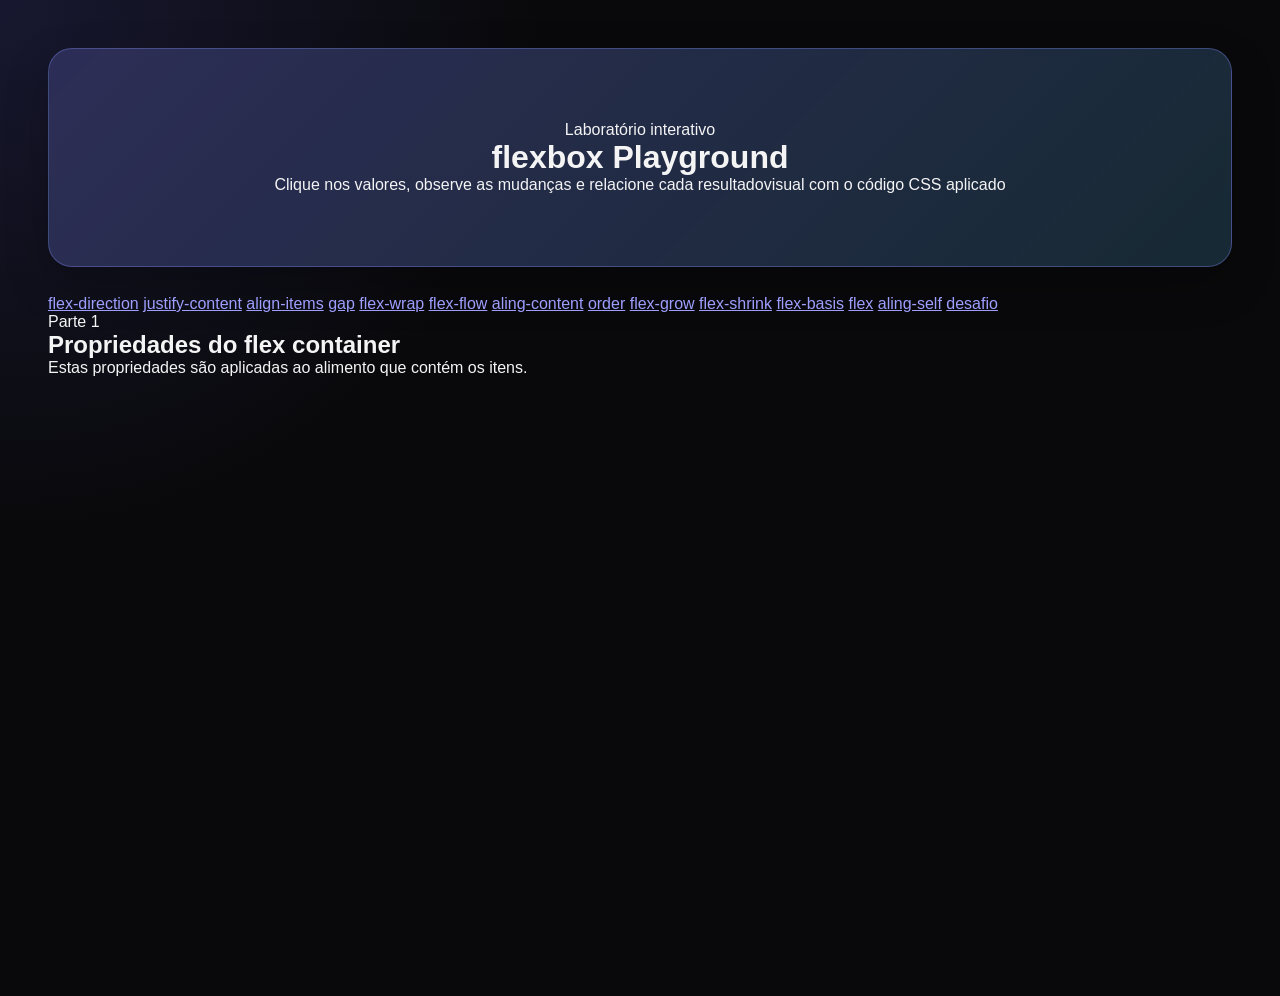
==== flexbox/index.html @ 531e7ee0 "v1.0.0 Created the project architecture, including:  - /js     - script.js  - /style     - style.css" ====
<!--Define que o documento utiliza HTML5. Deve ser a primeira declaração do arquivo. -->
<!DOCTYPE html>
<!--A tag html envolve toda a pagina. lang="pt-BR" informa o idioma para navegadores e leitoresde tela. -->
<html lang="pt-BR">
    <!--O head guarda configurações e infomações que não aparecem dirertamenete no conteudo ví´sual. -->
<head>
    <!--Permite utilizar acentos, cedilha e outros caracteres especiais corretamente. --> 
    <meta charset="UTF-8">
    <!-- Faz o layout respeitar a largura real de celulares, tablets e computadores. -->
    <meta name="viewport" content="width=device-width, initial-scale=1.0">
    <!-- Descrição usada por mecanimos de buscas e no conpar tilhamento do link. -->
    <meta name="description" content="Laboratorio interativo para aprender e praticar as prinsipais propriedades do css flexbox.">
    <!-- Texto exibido na aba do navegador-->
    <title>Laboratório Flexbox</title>
    <!-- Comenta o HTML ao arquivo css responsavel pela aparencia da página. -->
    <link rel="stylesheet" href="style/style.css">
</head>


<!--O body contém todo o conteúdo visivel da página-->
<body>
    
  <!-- ===================================================
         CABEÇALHO PRINCIPAL
         Apresenta o nome e a proposta do laboratório.
    =================================================== -->  
    <header class="page-header">
        <!-- Pequeno rótulovisual acima do titulo principal. -->
        <span class="page-label">Laboratório interativo</span>
        <!-- h1 é o título principal e deve represetar o assunto da página. -->
        <h1>flexbox Playground</h1>
        <p>
            Clique nos valores, observe as mudanças e relacione cada resultadovisual
            com o código CSS aplicado
        </p>
    </header>

     <!-- ===================================================
         NAVEGAÇÃO INTERNA
         cada link para o id de uma seção de pagina.
         aria-label descreve o menu para tecnologia assistivas.
    =================================================== -->  

    <nav class="property-navigation" aria-label="Navegação das propriedades do Flexbox">
        <a href="#flex-direction">flex-direction</a>
        <a href="#justify-content">justify-content</a>
        <a href="#align-items">align-items</a>
        <a href="#gap">gap</a>
        <a href="#flex-wrap">flex-wrap</a>
        <a href="#flex-flow">flex-flow</a>
        <a href="#aling-content">aling-content</a>
        <a href="#order">order</a>
        <a href="#flex-grow">flex-grow</a>
        <a href="#flex-shrink">flex-shrink</a>
        <a href="#flex-basis">flex-basis</a>
        <a href="#flex">flex</a>
        <a href="#aling-self">aling-self</a>
        <a href="#desafio">desafio</a>
    </nav>

    <!-- O main reúni o conteúdo principal do laboratório -->
    <main>
        <!-- ===================================================
        PARTE 1 — PROPRIEDADES DO FLEX CONTAITER
        São aplicadas ao elimento pai, responsavel por organisar os itens 
    =================================================== -->
    <header class="group-heder">
        <span>Parte 1</span>
        <h2>Propriedades do flex container</h2>
        <p>Estas propriedades são aplicadas ao alimento que contém os itens.</p>
    </header>
        
    </main>

</body>
</html>
---- flexbox/style/style.css ----
/* ===========================================
   Configurações gerais
=========================================== */
 
:root{
    color-scheme: dark;
    --bacground:  #09090b;
    --surface: #18181b;
    --surface-soft: #27272a;
    --surface-highlight: #3f3f46;
    --border: #52525b;
    --text: #f4f4f5;
    --tex-muted: #d4d4d8;
    --primary: #6366f1;
    --primary-hover: #818cf8;
    --accent: #38bdf8;
    --success: #22c55e;
    --warninig: #f59e0b;
    --danger: #0ea5e9;
    --item-selected: #f97316;
    --radius-small: 8px;
    --radius-medium: 12px;
    --radius-large: 18px;
    --shadow: 0 18px 45px rgba(0, 0, 0, 0.24)

}

*{
    margin: 0;
    padding: 0;
    box-sizing: 0;
}

html {
    scroll-behavior: smooth;
    scroll-padding: 100px;
}

body {
    min-height: 100vh;
    padding: clamp(16px, 4vw, 48px);
    color: var(--text);
    background:
        radial-gradient(circle at top left, rgba(99, 102, 241, 0.16), transparent 34rem),
    var(--bacground);
    font-family: inter, Arial, Arial, Helvetica, sans-serif;
    line-height: 1,5;
}

button,
select {
    font:inherit
}

button, 
a,
select {
    -webkit-tap-highlight-color: transparent;
}

button:focus-visible,
a:focus-visible,
select:focus-visible{
    outline: 3px solid #facc15;
    outline-offset: 3px;
}

/* ===========================================
   Cabeçalho e navegação
=========================================== */

.page-header {
    max-width: 1200px;
    margin: 0 auto 28px;
    padding: clamp(28px, 6vw, 72px);
    text-align: center;
    background: 
        linear-gradient(135deg, rgba(99, 102, 241, 0.28),
        rgba(14, 165, 233, 0.12)
    ),
    var(--surface);
    border: 1px solid rgba(129, 140, 248, 0.35);
    border-radius: 24px;
    box-shadow: var(--shadow);
}
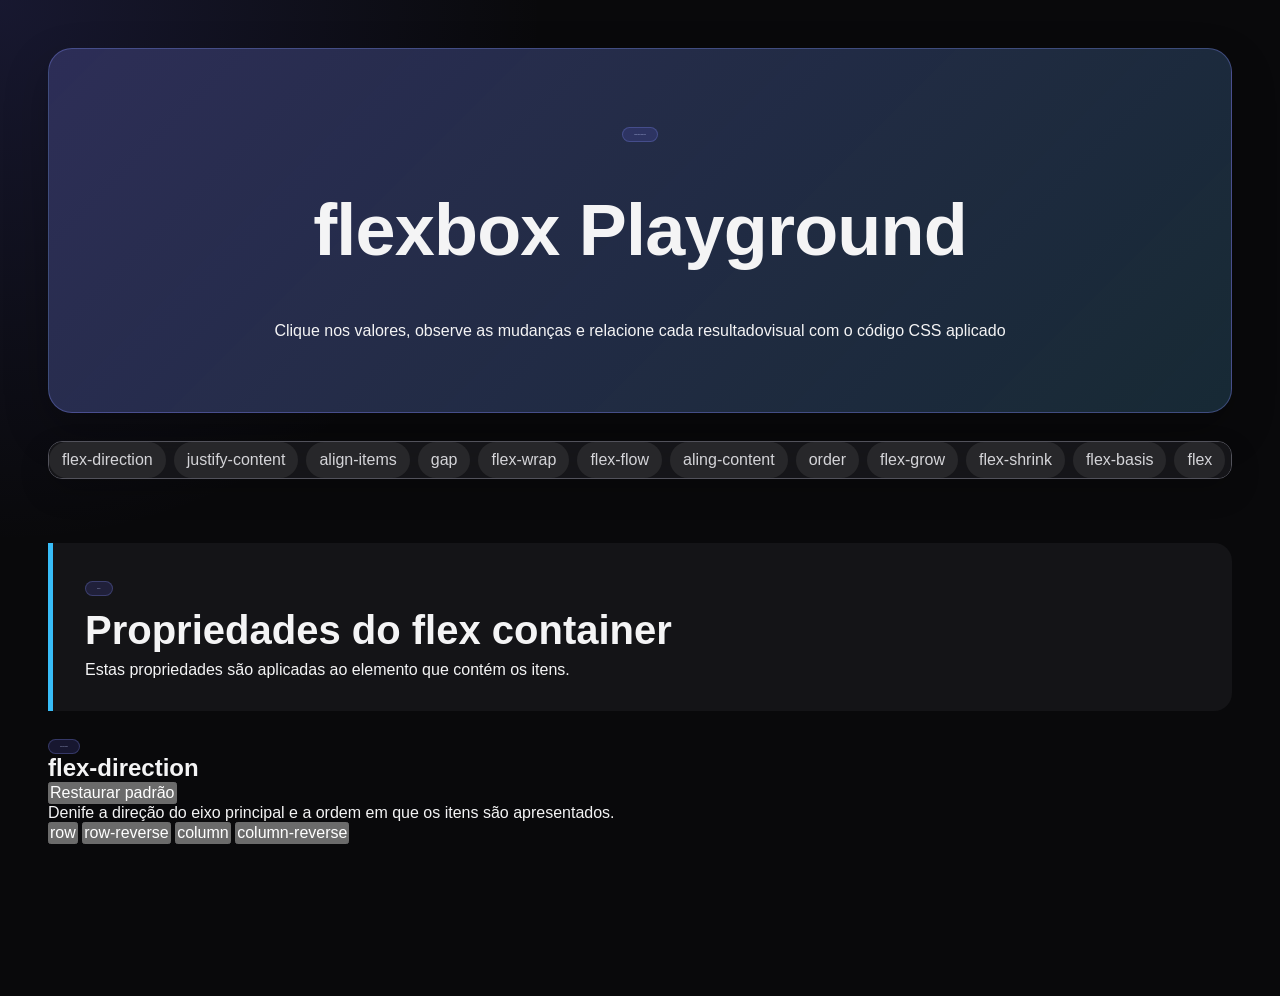
==== commit d636436e: "v1.0.1 Updates to index.html:  1. Fixed bugs in the navigation menu. 2. Added styling to the `group-" ====
--- a/flexbox/index.html
+++ b/flexbox/index.html
@@ -15,7 +15,6 @@
     <!-- Comenta o HTML ao arquivo css responsavel pela aparencia da página. -->
     <link rel="stylesheet" href="style/style.css">
 </head>
-
 
 <!--O body contém todo o conteúdo visivel da página-->
 <body>
@@ -64,12 +63,43 @@
         PARTE 1 — PROPRIEDADES DO FLEX CONTAITER
         São aplicadas ao elimento pai, responsavel por organisar os itens 
     =================================================== -->
-    <header class="group-heder">
+    <header class="group-header">
         <span>Parte 1</span>
         <h2>Propriedades do flex container</h2>
-        <p>Estas propriedades são aplicadas ao alimento que contém os itens.</p>
+        <p>Estas propriedades são aplicadas ao elemento que contém os itens.</p>
     </header>
-        
+
+    <!-- ===================================================
+     SEÇÃO: flex-direction
+     Define a direção do eixo pricipal e a ordem inicial dos itens
+     O id permite acessar esta seção de navegação. 
+    =================================================== -->
+    <section class="demo" id="flex-direction">
+        <!-- Agrupa o titulo da propriedade e o botão que restaura o valor inicial. -->
+         <div class="demo-heading">
+            <div>
+            <spam class="property-type">Flex Container</spam>
+            <h2>flex-direction</h2>
+            </div>
+            <button type="button" class="reset-button" data-reset-section="direction">Restaurar padrão</button>
+        </div>
+
+        <p class="demo-introduction">
+            Denife a direção do eixo principal e a ordem em que os itens são apresentados.
+        </p>
+ 
+        <!--
+        Grupo de botões co o valores da propriedade.
+        role="group" e arial-label ajudam leitores de tela.
+        data-*guada o valor que será lido pelo JavaScript.
+        aria-pressed informa qual botão está ativo. 
+        -->
+        <div class="button" role="group" aria-label="Valores de flex-direction">
+            <button type="button" data-direction="row" aria-pressed="true">row</button>
+            <button type="button" data-direction="row" aria-pressed="false">row-reverse</button>
+            <button type="button" data-direction="row" aria-pressed="false">column</button>
+            <button type="button" data-direction="row" aria-pressed="false">column-reverse</button>
+        </div>
     </main>
 
 </body>
--- a/flexbox/style/style.css
+++ b/flexbox/style/style.css
@@ -10,7 +10,7 @@
     --surface-highlight: #3f3f46;
     --border: #52525b;
     --text: #f4f4f5;
-    --tex-muted: #d4d4d8;
+    --text-muted: #d4d4d8;
     --primary: #6366f1;
     --primary-hover: #818cf8;
     --accent: #38bdf8;
@@ -82,4 +82,98 @@
     border: 1px solid rgba(129, 140, 248, 0.35);
     border-radius: 24px;
     box-shadow: var(--shadow);
+}
+
+.page-label,
+.property-type,
+.group-header span {
+    display: inline-flex;
+    align-items: center;
+    width: fit-content;
+    padding: 6px 11px;
+    color: #c7d2fe;
+    background-color: rgba(99, 102, 241, 0.16);
+    border: 1px solid rgba(129, 140, 248, 0.28);
+    border-radius: 999px;
+    font-size: 0.75px;
+    font-weight: 700;
+    letter-spacing: 0.08px;
+    text-transform: uppercase;
+}
+
+.page-header h1 {
+    margin-top: 16px;
+    font-size: clamp(2rem, 7vw, 4.5rem);
+    line-height: 2;
+    letter-spacing: -0.05rem;
+}
+
+.page-header p {
+    max-width: 760px;
+    margin: 20px auto 0;
+    color: (--text-muted);
+    font-size: (1rem, 2vw, 1.15rem);
+}
+
+.property-navigation {
+    position: sticky;
+    top: 12px;
+    z-index: 20;
+    display: flex;
+    gap: 8px;
+    flex-wrap: nowrap;
+    max-width: 1200px;
+    margin: 0 auto 36px;
+    overflow-x: auto;
+    background-color: rgba(24, 24, 27, 0.9);
+    border: 1px solid var(--border);
+    border-radius: 14px; 
+    box-shadow: 0 12px 30px rgba(0, 0, 0, 0.2);
+    backdrop-filter: blur(14px);
+}
+
+.property-navigation a {
+    flex: 0 0 auto;
+    padding: 8px 12px;
+    color: var(--text-muted);
+    background-color: var(--surface-soft);
+    border: 1px solid transparent;
+    border-radius: 999px;
+    text-decoration: none;
+    font-size: 0.85;
+    transition: 0.2;
+}
+
+.property-navigation a:hover {
+    color: white;
+    background-color: var(--primary);
+    border-color: var(--primary-hover);
+}
+
+/* ===========================================
+   Grupos e seções
+=========================================== */
+
+main {
+    max-width: 1200px;
+    margin: 0 auto;
+}
+
+.group-header {
+    margin: 64px 0 22px;
+    padding: clamp(20px, 4vw, 32px);
+    background-color: rgba(24, 24, 27, 0.76);
+    border-left: 5px solid var(--accent);
+    border-radius: 0 var(--radius-large) var(--radius-large) 0;
+}
+ 
+.group-header h2 {
+    margin-top: 12px;
+    color: var(--text);
+    font-size: clamp(1.6rem, 4vw, 2.5rem);
+}
+
+.group-header p {
+    margin-top: 8px;
+    color: var(--tex-muted);
 }
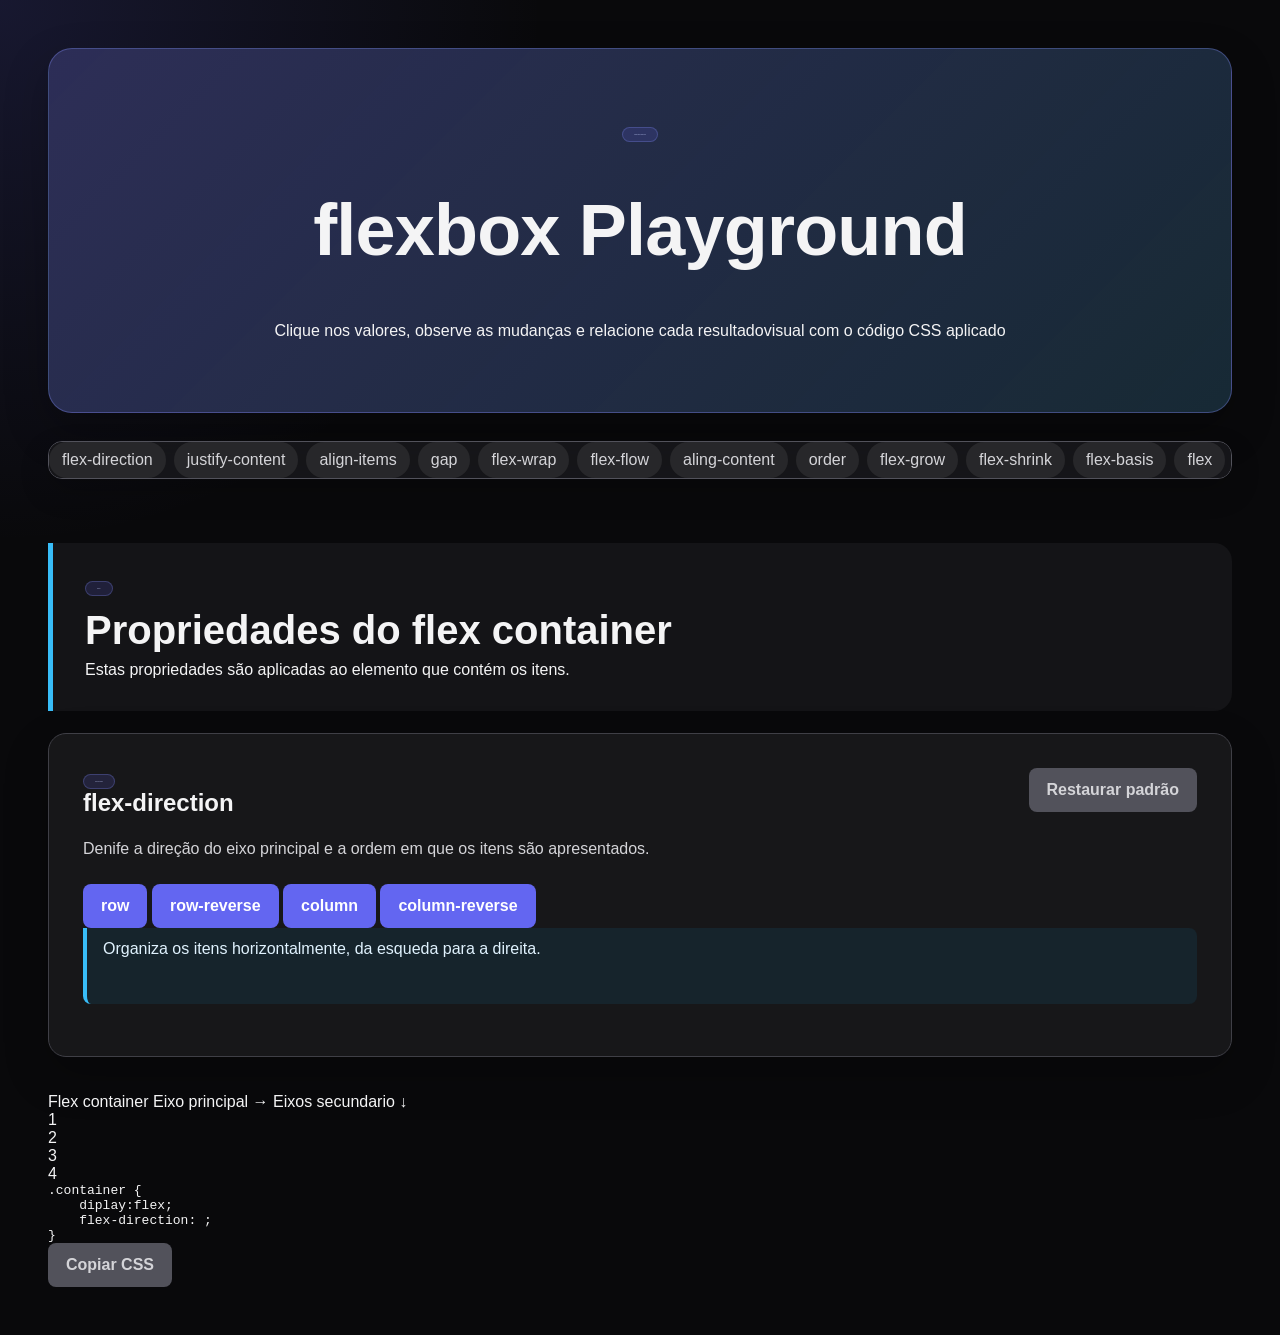
==== commit dd596e83: "v1.0.3 Update to index.html:  1. Added a custom description field (updated via JavaScript based on t" ====
--- a/flexbox/index.html
+++ b/flexbox/index.html
@@ -100,7 +100,48 @@
             <button type="button" data-direction="row" aria-pressed="false">column</button>
             <button type="button" data-direction="row" aria-pressed="false">column-reverse</button>
         </div>
-    </main>
+
+        <!--
+        Descrição atualizada pelo JavaScript conforme o botão escolhido 
+        aria-live="politi" permite anunciar a mudança para leitores de tela. 
+        -->
+
+        <p class="property-description direction-description" aria="polite">
+            Organiza os itens horizontalmente, da esqueda para a direita.
+        </p>
+    </section>
+    <!--
+        Área visual da demonstração.
+        A class contaiter recebe display:flex no css.
+        A segunda classe identificar a propriedade demonstrada 
+        -->
+        <div class="container direction-container" id="direction-container">
+            <span class="container-label">Flex container</span>
+            <!-- Indicadores dos eixos; o JavaScript atauliza as setas nesta seção-->
+            <span class="axis axis-main direction-main axis">Eixo principal →</span>
+            <span class="axis axi-cross direction-cross-axis">Eixos secundario ↓</span> 
+            <!-- Cada ealemento ,item é um flex Item. Os números facilitam observar orden e exposição-->
+             <div><span class="item">1</span></div>
+             <div><span class="item">2</span></div>
+             <div><span class="item">3</span></div>
+             <div><span class="item">4</span></div>
+        </div>
+        
+        <!--
+            Mostra o CSS correspode ao valor selecionado.
+            pre preserva espaços e quebras de linha; code identificar códogo-fonte.
+            O botão usa data-copy-property e data-copy-target para copiar o resultado.
+        -->
+        <div class="code-wrapper">
+            <pre class="code"><code>.container {
+    diplay:flex;
+    flex-direction: <strong class="direction-value" aria-live="polite"></strong>;            
+}</code></pre>
+
+                <button type="button" class="copy-button" data-copy-proérty="flex-direction"
+                data-copy-target=".direction-value">Copiar CSS</button>
+        </div>    
+        </main>
 
 </body>
 </html>
--- a/flexbox/style/style.css
+++ b/flexbox/style/style.css
@@ -176,4 +176,172 @@
 .group-header p {
     margin-top: 8px;
     color: var(--tex-muted);
-}+}
+
+/* ==========================================================
+   CARD DE DEMONSTRAÇÃO
+
+   Cada propriedade é apresentada dentro de um card separado.
+
+   overflow: hidden impede que elementos ultrapassem as bordas
+========================================================== */
+
+.demo {
+    margin-bottom: 36px;
+    padding: clamp(20px, 4vw, 34px);
+    overflow: hidden;
+    background-color: rgba(24, 24, 27, 0.92);
+    border: 1px solid var(--surface-highlight);
+    border-radius: var(--radius-large);
+    box-shadow: var(--shadow);
+}
+
+/* ==========================================================
+   CABEÇALHO INTERNO DA DEMONSTRAÇÃO
+
+   Utiliza Flexbox para separar o titulo da propriedade e
+   o botão de restauração.
+========================================================== */
+
+.demo-heading {
+    display: flex;
+    align-items: flex-start;
+    justify-content: space-between;
+    gap: 29px;
+}
+
+.demo-header h2 {
+    margin-top: 8px;
+    color: var(--accent);
+    font-size: clamp(1.55px, 4vw, 2.2rem);
+}
+
+.item-property {
+    color: #fed7aa;
+    background-color: rgba(249, 155, 22, 0.14);
+    border-color: rgba(249, 155, 22, 0.3);
+}
+
+.challenge-label {
+    color: #bbf7d0;
+    background-color: rgba(34, 197, 94, 0.14);
+    border-color: rgba(34, 197, 94, 0.30);
+}
+ 
+.demo-introduction {
+    max-width: 850px;
+    margin:18px 0 22px;
+    color: var(--text-muted);
+    line-height: 1.7;
+}
+
+.demo-introduction strong{
+    color: #white;
+}
+
+/* ===========================================
+    DESCRIÇÃO DINÂMICA 
+
+    Este texto será atualizado pelo JavaScript
+=========================================== */
+ 
+.property-description {
+    min-height: 52px;
+    margin: 0 0 18px;
+    padding: 12px 16px;
+    color: #e0f2fe;
+    background-color: rgba(14, 165, 233, 0.09);
+    border-left: 4px solid var(--accent);
+    border-radius: 0 var(--radius-small) var(--radius-small);
+}
+
+/* ===========================================
+    BOTÃO E CONTROLE
+=========================================== */
+
+/*O rganiza os botões em linha e permite qubra automatica. */
+
+.buttons {
+    display: flex;
+    gap: 10px;
+    flex-wrap: wrap;
+    margin-bottom: 18px;
+}
+
+/*======================================
+ BOTÃO PADRÃO
+ 
+min-height: 44px cria uma área confortável para clique
+também em dispositivos com tela sensível ao toque.
+====================================*/
+
+ button {
+    min-height: 44px;
+    padding: 10px 17px;
+    color: white;
+    background-color: var(--primary);
+    border: 1px solid transparent;
+    border-radius: var(--radius-small);
+    cursor: pointer;
+    font-weight: 700;
+    transition:
+        transform 0.2s,
+        background-color 0.2s,
+        border-color 0.2s
+        box-shadow 0.2s;
+}
+
+button:hover{
+    background-color: var(--primiry-hover);
+    transform: translateY(-1px);
+}
+
+/*============================================================
+ BOTÃO ATIVO
+
+ A classe active é controlodada pelo JavaScripti e mostra qual
+ valor CSS está selecionado
+============================================================== */
+
+button.active {
+    color: #052e16;
+    background-color: var(--success);
+    border-color: #86EFAC;
+    box-shadow: 0 0 0 4px rgba(34, 197, 94, 0.14);
+}
+
+.reset-button,
+.copy-button {
+    color: var(--text-muted);
+    background-color: var(--border);
+    font-weight: 600;
+}
+
+.reset-button:hover,
+.copy-button:hover {
+    color: white;
+    background-color: var(--surface-highlight);
+}
+
+/*
+    Esta classe é adicionada temporariamente pelo JavaScript
+    após o código CSS ser copiado
+*/
+
+.copy-button.copy-success {
+    color: #052e16;
+    background-color: var(--success);
+    border-color: #86EFAC;
+}
+
+.compact-button {
+    margin-bottom: 0;
+}
+
+/*============================================================
+  CONTROLE DA DEMONSTRÇÃO flex-shrink
+
+  flex-shrink só percebido quando falta espaço.
+
+  por isso esta área permite alterar a largura do container.
+============================================================== */
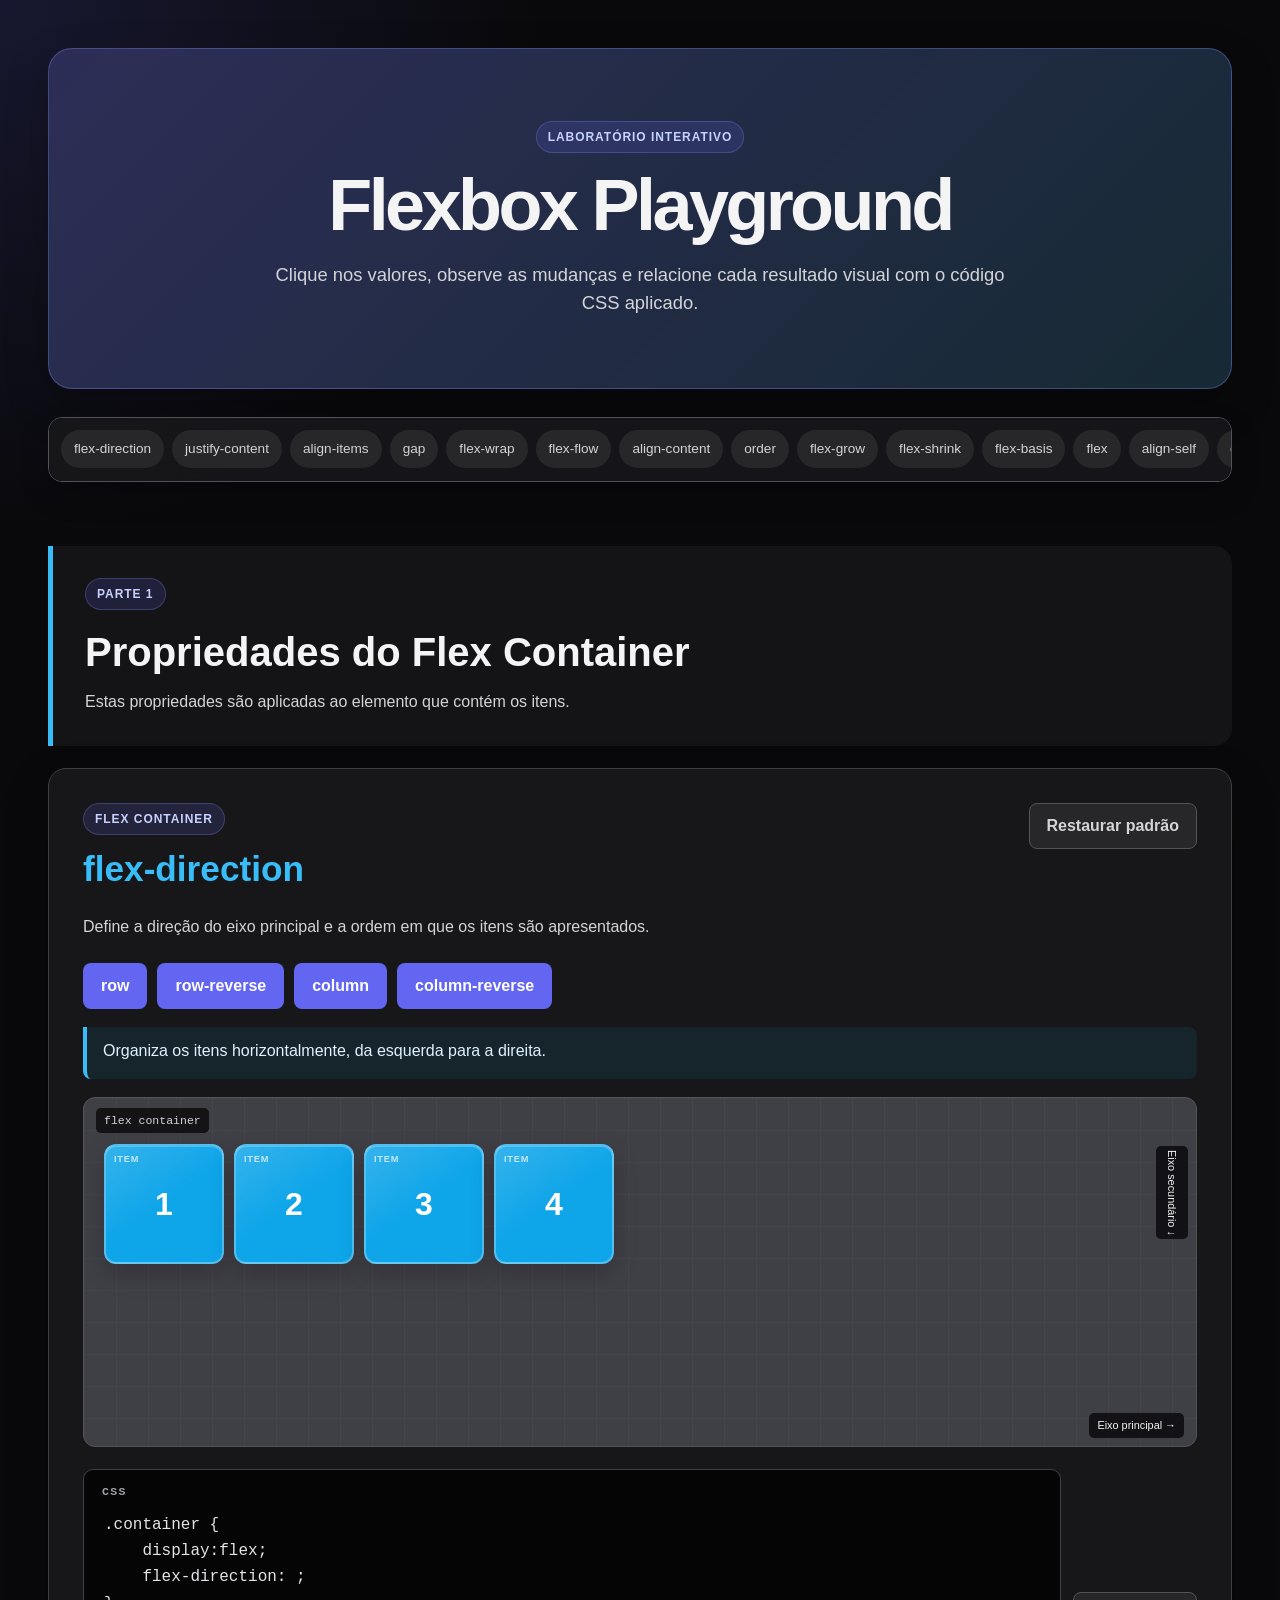
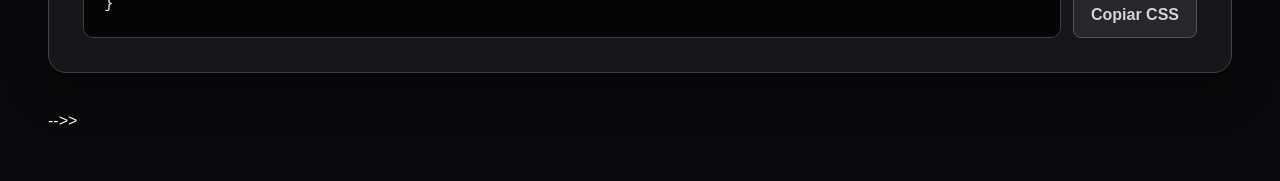
==== commit 17a4c95e: "v1.0.3 Update to index.html:  There were no updates to this file in this version.  Update to style.c" ====
--- a/flexbox/index.html
+++ b/flexbox/index.html
@@ -1,45 +1,46 @@
-<!--Define que o documento utiliza HTML5. Deve ser a primeira declaração do arquivo. -->
+<!-- Define que o documento utiliza HTML5. Deve ser a primeira declaração do arquivo -->
 <!DOCTYPE html>
-<!--A tag html envolve toda a pagina. lang="pt-BR" informa o idioma para navegadores e leitoresde tela. -->
+<!-- A tag html envolve toda a página. lang="pt-BR" informa o idioma para navegadores e leitores de tela. -->
 <html lang="pt-BR">
-    <!--O head guarda configurações e infomações que não aparecem dirertamenete no conteudo ví´sual. -->
+ 
+<!-- O head guarda configurações e informações que não aparecem diretamente no conteúdo visual. -->
 <head>
-    <!--Permite utilizar acentos, cedilha e outros caracteres especiais corretamente. --> 
+    <!-- Permite utilizar acentos, cedilha e outros caracteres especiais corretamente. -->
     <meta charset="UTF-8">
     <!-- Faz o layout respeitar a largura real de celulares, tablets e computadores. -->
     <meta name="viewport" content="width=device-width, initial-scale=1.0">
-    <!-- Descrição usada por mecanimos de buscas e no conpar tilhamento do link. -->
-    <meta name="description" content="Laboratorio interativo para aprender e praticar as prinsipais propriedades do css flexbox.">
-    <!-- Texto exibido na aba do navegador-->
+    <!-- Descrição usada por mecanismos de busca e no compartilhamento do link. -->
+    <meta name="description" content="Laboratório interativo para aprender e praticar as principais propriedades do CSS flexbox.">
+    <!-- Texto exibido na aba do navegador -->
     <title>Laboratório Flexbox</title>
-    <!-- Comenta o HTML ao arquivo css responsavel pela aparencia da página. -->
+    <!-- Conecta o HTML ao arquivo CSS responsável pela aparência da página. -->
     <link rel="stylesheet" href="style/style.css">
 </head>
-
-<!--O body contém todo o conteúdo visivel da página-->
+ 
+<!-- O body contém todo o conteúdo visível da página. -->
 <body>
-    
-  <!-- ===================================================
+   
+    <!-- ===================================================
          CABEÇALHO PRINCIPAL
          Apresenta o nome e a proposta do laboratório.
-    =================================================== -->  
+    =================================================== -->
     <header class="page-header">
-        <!-- Pequeno rótulovisual acima do titulo principal. -->
+        <!-- Pequeno rótulo visual acima do título principal. -->
         <span class="page-label">Laboratório interativo</span>
         <!-- h1 é o título principal e deve represetar o assunto da página. -->
-        <h1>flexbox Playground</h1>
+        <h1>Flexbox Playground</h1>
         <p>
-            Clique nos valores, observe as mudanças e relacione cada resultadovisual
-            com o código CSS aplicado
+            Clique nos valores, observe as mudanças e relacione cada resultado visual
+            com o código CSS aplicado.
         </p>
     </header>
-
-     <!-- ===================================================
+ 
+    <!-- ===================================================
          NAVEGAÇÃO INTERNA
-         cada link para o id de uma seção de pagina.
-         aria-label descreve o menu para tecnologia assistivas.
-    =================================================== -->  
-
+         Cada link aponta para o id de uma seção da página.
+         aria-label descreve o menu para tecnologias assistivas.
+    =================================================== -->
+ 
     <nav class="property-navigation" aria-label="Navegação das propriedades do Flexbox">
         <a href="#flex-direction">flex-direction</a>
         <a href="#justify-content">justify-content</a>
@@ -47,101 +48,101 @@
         <a href="#gap">gap</a>
         <a href="#flex-wrap">flex-wrap</a>
         <a href="#flex-flow">flex-flow</a>
-        <a href="#aling-content">aling-content</a>
+        <a href="#align-content">align-content</a>
         <a href="#order">order</a>
         <a href="#flex-grow">flex-grow</a>
         <a href="#flex-shrink">flex-shrink</a>
         <a href="#flex-basis">flex-basis</a>
         <a href="#flex">flex</a>
-        <a href="#aling-self">aling-self</a>
+        <a href="#align-self">align-self</a>
         <a href="#desafio">desafio</a>
     </nav>
-
-    <!-- O main reúni o conteúdo principal do laboratório -->
+ 
+    <!-- O main reúne o conteúdo principal do laboratório -->
     <main>
         <!-- ===================================================
-        PARTE 1 — PROPRIEDADES DO FLEX CONTAITER
-        São aplicadas ao elimento pai, responsavel por organisar os itens 
-    =================================================== -->
-    <header class="group-header">
-        <span>Parte 1</span>
-        <h2>Propriedades do flex container</h2>
-        <p>Estas propriedades são aplicadas ao elemento que contém os itens.</p>
-    </header>
-
-    <!-- ===================================================
-     SEÇÃO: flex-direction
-     Define a direção do eixo pricipal e a ordem inicial dos itens
-     O id permite acessar esta seção de navegação. 
-    =================================================== -->
-    <section class="demo" id="flex-direction">
-        <!-- Agrupa o titulo da propriedade e o botão que restaura o valor inicial. -->
-         <div class="demo-heading">
-            <div>
-            <spam class="property-type">Flex Container</spam>
-            <h2>flex-direction</h2>
+             PARTE 1 — PROPRIEDADES DO FLEX CONTAINER
+             São aplicadas ao elemento pai, responsável por organizar os itens.
+        =================================================== -->
+        <header class="group-header">
+            <span>Parte 1</span>
+            <h2>Propriedades do Flex Container</h2>
+            <p>Estas propriedades são aplicadas ao elemento que contém os itens.</p>
+        </header>
+ 
+        <!-- ===================================================
+             SEÇÃO: flex-direction
+             Define a direção do eixo principal e a ordem inicial dos itens.
+             O id permite acessar esta seção pelo menu de navegação.
+        =================================================== -->
+        <section class="demo" id="flex-direction">
+            <!-- Agrupa o título da propriedade e o botão que restaura o valor inicial. -->
+            <div class="demo-heading">
+                <div>
+                    <span class="property-type">Flex Container</span>
+                    <h2>flex-direction</h2>
+                </div>
+                <button type="button" class="reset-button" data-reset-section="direction">Restaurar padrão</button>
             </div>
-            <button type="button" class="reset-button" data-reset-section="direction">Restaurar padrão</button>
-        </div>
-
-        <p class="demo-introduction">
-            Denife a direção do eixo principal e a ordem em que os itens são apresentados.
-        </p>
  
-        <!--
-        Grupo de botões co o valores da propriedade.
-        role="group" e arial-label ajudam leitores de tela.
-        data-*guada o valor que será lido pelo JavaScript.
-        aria-pressed informa qual botão está ativo. 
-        -->
-        <div class="button" role="group" aria-label="Valores de flex-direction">
-            <button type="button" data-direction="row" aria-pressed="true">row</button>
-            <button type="button" data-direction="row" aria-pressed="false">row-reverse</button>
-            <button type="button" data-direction="row" aria-pressed="false">column</button>
-            <button type="button" data-direction="row" aria-pressed="false">column-reverse</button>
-        </div>
-
-        <!--
-        Descrição atualizada pelo JavaScript conforme o botão escolhido 
-        aria-live="politi" permite anunciar a mudança para leitores de tela. 
-        -->
-
-        <p class="property-description direction-description" aria="polite">
-            Organiza os itens horizontalmente, da esqueda para a direita.
-        </p>
-    </section>
-    <!--
-        Área visual da demonstração.
-        A class contaiter recebe display:flex no css.
-        A segunda classe identificar a propriedade demonstrada 
-        -->
-        <div class="container direction-container" id="direction-container">
-            <span class="container-label">Flex container</span>
-            <!-- Indicadores dos eixos; o JavaScript atauliza as setas nesta seção-->
-            <span class="axis axis-main direction-main axis">Eixo principal →</span>
-            <span class="axis axi-cross direction-cross-axis">Eixos secundario ↓</span> 
-            <!-- Cada ealemento ,item é um flex Item. Os números facilitam observar orden e exposição-->
-             <div><span class="item">1</span></div>
-             <div><span class="item">2</span></div>
-             <div><span class="item">3</span></div>
-             <div><span class="item">4</span></div>
-        </div>
-        
-        <!--
-            Mostra o CSS correspode ao valor selecionado.
-            pre preserva espaços e quebras de linha; code identificar códogo-fonte.
-            O botão usa data-copy-property e data-copy-target para copiar o resultado.
-        -->
-        <div class="code-wrapper">
-            <pre class="code"><code>.container {
-    diplay:flex;
-    flex-direction: <strong class="direction-value" aria-live="polite"></strong>;            
+            <p class="demo-introduction">
+                Define a direção do eixo principal e a ordem em que os itens são apresentados.
+            </p>
+ 
+            <!--
+                Grupo de botões com os valores da propriedade.
+                role="group" e aria-label ajudam leitores de tela.
+                data-* guarda o valor que será lido pelo JavaScript.
+                aria-pressed informa qual botão está ativo.
+            -->
+            <div class="buttons" role="group" aria-label="Valores de flex-direction">
+                <button type="button" data-direction="row" aria-pressed="true">row</button>
+                <button type="button" data-direction="row-reverse" aria-pressed="false">row-reverse</button>
+                <button type="button" data-direction="column" aria-pressed="false">column</button>
+                <button type="button" data-direction="column-reverse" aria-pressed="false">column-reverse</button>
+            </div>
+ 
+            <!--
+                Descrição atualizada pelo JavaScript conforme o botão escolhido.
+                aria-live="polite" permite anunciar a mudança para leitores de tela.
+            -->
+            <p class="property-description direction-description" aria-live="polite">
+                Organiza os itens horizontalmente, da esquerda para a direita.
+            </p>
+ 
+            <!--
+                Área visual da demonstração.
+                A classe container recebe display:flex no CSS.
+                A segunda classe identifica a propriedade demonstrada.
+            -->
+            <div class="container direction-container" id="direction-container">
+                <span class="container-label">flex container</span>
+                <!-- Indicadores dos eixos; o JavaScript atualiza as setas nesta seção. -->
+                <span class="axis axis-main direction-main-axis">Eixo principal →</span>
+                <span class="axis axis-cross direction-cross-axis">Eixo secundário ↓</span>
+                <!-- Cada elemento .item é um flex Item. Os números facilitam observar ordem e posição. -->
+                <div><span class="item">1</span></div>
+                <div><span class="item">2</span></div>
+                <div><span class="item">3</span></div>
+                <div><span class="item">4</span></div>
+            </div>
+ 
+            <!--
+                Mostra o CSS correspondente ao valor selecionado.
+                <pre> preserva espaços e quebras de linha; <code> identifica código-fonte.
+                O botão usa data-copy-property e data-copy-target para copiar o resultado.
+            -->
+            <div class="code-wrapper">
+                <pre class="code"><code>.container {
+    display:flex;
+    flex-direction: <strong class="direction-value" aria-live="polite"></strong>;                    
 }</code></pre>
-
-                <button type="button" class="copy-button" data-copy-proérty="flex-direction"
-                data-copy-target=".direction-value">Copiar CSS</button>
-        </div>    
-        </main>
-
+                <button type="button" class="copy-button" data-copy-property="flex-direction"
+                    data-copy-target=".direction-value">Copiar CSS</button>
+            </div>
+        </section>
+ 
+    </main>
+ 
 </body>
-</html>+</html>-->>
--- a/flexbox/style/style.css
+++ b/flexbox/style/style.css
@@ -2,9 +2,9 @@
    Configurações gerais
 =========================================== */
  
-:root{
+:root {
     color-scheme: dark;
-    --bacground:  #09090b;
+    --background: #09090b;
     --surface: #18181b;
     --surface-soft: #27272a;
     --surface-highlight: #3f3f46;
@@ -15,75 +15,78 @@
     --primary-hover: #818cf8;
     --accent: #38bdf8;
     --success: #22c55e;
-    --warninig: #f59e0b;
-    --danger: #0ea5e9;
+    --warning: #f59e0b;
+    --danger: #ef4444;
+    --item: #0ea5e9;
     --item-selected: #f97316;
     --radius-small: 8px;
     --radius-medium: 12px;
     --radius-large: 18px;
-    --shadow: 0 18px 45px rgba(0, 0, 0, 0.24)
-
-}
-
-*{
+    --shadow: 0 18px 45px rgba(0, 0, 0, 0.24);
+}
+ 
+* {
     margin: 0;
     padding: 0;
-    box-sizing: 0;
-}
-
+    box-sizing: border-box;
+}
+ 
 html {
     scroll-behavior: smooth;
-    scroll-padding: 100px;
-}
-
+    scroll-padding-top: 100px;
+}
+ 
 body {
     min-height: 100vh;
     padding: clamp(16px, 4vw, 48px);
     color: var(--text);
     background:
-        radial-gradient(circle at top left, rgba(99, 102, 241, 0.16), transparent 34rem),
-    var(--bacground);
-    font-family: inter, Arial, Arial, Helvetica, sans-serif;
-    line-height: 1,5;
-}
-
+        radial-gradient(circle at top left,
+            rgba(99, 102, 241, 0.16),
+            transparent 34rem),
+        var(--background);
+    font-family: Inter, Arial, Helvetica, sans-serif;
+    line-height: 1.5;
+}
+ 
 button,
 select {
-    font:inherit
-}
-
-button, 
+    font: inherit;
+}
+ 
+button,
 a,
 select {
     -webkit-tap-highlight-color: transparent;
 }
-
+ 
 button:focus-visible,
 a:focus-visible,
-select:focus-visible{
+select:focus-visible {
     outline: 3px solid #facc15;
     outline-offset: 3px;
 }
-
+ 
 /* ===========================================
    Cabeçalho e navegação
 =========================================== */
-
+ 
 .page-header {
     max-width: 1200px;
     margin: 0 auto 28px;
     padding: clamp(28px, 6vw, 72px);
     text-align: center;
-    background: 
-        linear-gradient(135deg, rgba(99, 102, 241, 0.28),
-        rgba(14, 165, 233, 0.12)
-    ),
-    var(--surface);
+    background:
+        linear-gradient(
+            135deg, rgba(99, 102, 241, 0.28),
+            rgba(14, 165, 233, 0.12)
+        ),
+        var(--surface);
     border: 1px solid rgba(129, 140, 248, 0.35);
     border-radius: 24px;
     box-shadow: var(--shadow);
 }
-
+ 
 .page-label,
 .property-type,
 .group-header span {
@@ -95,26 +98,26 @@
     background-color: rgba(99, 102, 241, 0.16);
     border: 1px solid rgba(129, 140, 248, 0.28);
     border-radius: 999px;
-    font-size: 0.75px;
+    font-size: 0.75rem;
     font-weight: 700;
-    letter-spacing: 0.08px;
+    letter-spacing: 0.08em;
     text-transform: uppercase;
 }
-
+ 
 .page-header h1 {
     margin-top: 16px;
     font-size: clamp(2rem, 7vw, 4.5rem);
-    line-height: 2;
-    letter-spacing: -0.05rem;
-}
-
+    line-height: 1;
+    letter-spacing: -0.05em;
+}
+ 
 .page-header p {
     max-width: 760px;
     margin: 20px auto 0;
-    color: (--text-muted);
-    font-size: (1rem, 2vw, 1.15rem);
-}
-
+    color: var(--text-muted);
+    font-size: clamp(1rem, 2vw, 1.15rem); /*      1.15rem*/
+}
+ 
 .property-navigation {
     position: sticky;
     top: 12px;
@@ -124,14 +127,15 @@
     flex-wrap: nowrap;
     max-width: 1200px;
     margin: 0 auto 36px;
+    padding: 12px;
     overflow-x: auto;
     background-color: rgba(24, 24, 27, 0.9);
     border: 1px solid var(--border);
-    border-radius: 14px; 
+    border-radius: 14px;
     box-shadow: 0 12px 30px rgba(0, 0, 0, 0.2);
     backdrop-filter: blur(14px);
 }
-
+ 
 .property-navigation a {
     flex: 0 0 auto;
     padding: 8px 12px;
@@ -140,25 +144,25 @@
     border: 1px solid transparent;
     border-radius: 999px;
     text-decoration: none;
-    font-size: 0.85;
-    transition: 0.2;
-}
-
+    font-size: 0.85rem;
+    transition: 0.2s;
+}
+ 
 .property-navigation a:hover {
     color: white;
     background-color: var(--primary);
     border-color: var(--primary-hover);
 }
-
+ 
 /* ===========================================
    Grupos e seções
 =========================================== */
-
+ 
 main {
     max-width: 1200px;
     margin: 0 auto;
 }
-
+ 
 .group-header {
     margin: 64px 0 22px;
     padding: clamp(20px, 4vw, 32px);
@@ -172,20 +176,20 @@
     color: var(--text);
     font-size: clamp(1.6rem, 4vw, 2.5rem);
 }
-
+ 
 .group-header p {
     margin-top: 8px;
-    color: var(--tex-muted);
-}
-
+    color: var(--text-muted);
+}
+ 
 /* ==========================================================
    CARD DE DEMONSTRAÇÃO
-
+ 
    Cada propriedade é apresentada dentro de um card separado.
-
-   overflow: hidden impede que elementos ultrapassem as bordas
-========================================================== */
-
+ 
+   overflow: hidden impede que elementos ultrapassem as bordas.
+========================================================== */
+ 
 .demo {
     margin-bottom: 36px;
     padding: clamp(20px, 4vw, 34px);
@@ -195,55 +199,56 @@
     border-radius: var(--radius-large);
     box-shadow: var(--shadow);
 }
-
+ 
 /* ==========================================================
    CABEÇALHO INTERNO DA DEMONSTRAÇÃO
-
-   Utiliza Flexbox para separar o titulo da propriedade e
+ 
+   Utiliza Flexbox para separar o título da propriedade e
    o botão de restauração.
 ========================================================== */
-
+ 
 .demo-heading {
     display: flex;
     align-items: flex-start;
     justify-content: space-between;
-    gap: 29px;
-}
-
-.demo-header h2 {
+    gap: 20px;
+}
+ 
+.demo-heading h2 {
     margin-top: 8px;
     color: var(--accent);
-    font-size: clamp(1.55px, 4vw, 2.2rem);
-}
-
+    font-size: clamp(1.55rem, 4vw, 2.2rem);
+}
+ 
 .item-property {
     color: #fed7aa;
-    background-color: rgba(249, 155, 22, 0.14);
-    border-color: rgba(249, 155, 22, 0.3);
-}
-
+    background-color: rgba(249, 115, 22, 0.14);
+    border-color: rgba(249, 115, 22, 0.3);
+}
+ 
 .challenge-label {
     color: #bbf7d0;
     background-color: rgba(34, 197, 94, 0.14);
-    border-color: rgba(34, 197, 94, 0.30);
+    border-color: rgba(34, 197, 94, 0.3);
 }
  
 .demo-introduction {
     max-width: 850px;
-    margin:18px 0 22px;
+    margin: 18px 0 22px;
     color: var(--text-muted);
     line-height: 1.7;
 }
-
-.demo-introduction strong{
-    color: #white;
-}
-
-/* ===========================================
-    DESCRIÇÃO DINÂMICA 
-
-    Este texto será atualizado pelo JavaScript
-=========================================== */
+ 
+.demo-introduction strong {
+    color: white;
+}
+ 
+/* ==========================================================
+   DESCRIÇÃO DINÂMICA
+ 
+   Este texto será atualizado pelo JavaScript quando o aluno
+   selecionar outro valor da propriedade.
+========================================================== */
  
 .property-description {
     min-height: 52px;
@@ -254,28 +259,28 @@
     border-left: 4px solid var(--accent);
     border-radius: 0 var(--radius-small) var(--radius-small);
 }
-
-/* ===========================================
-    BOTÃO E CONTROLE
-=========================================== */
-
-/*O rganiza os botões em linha e permite qubra automatica. */
-
+ 
+/* ==========================================================
+   BOTÕES E CONTROLES
+========================================================== */
+ 
+/* Organiza os botões em linha e permite quebra automática. */
+ 
 .buttons {
     display: flex;
     gap: 10px;
     flex-wrap: wrap;
     margin-bottom: 18px;
 }
-
-/*======================================
- BOTÃO PADRÃO
- 
-min-height: 44px cria uma área confortável para clique
-também em dispositivos com tela sensível ao toque.
-====================================*/
-
- button {
+ 
+/* ==========================================================
+   BOTÃO PADRÃO
+ 
+   min-height: 44px cria uma área confortável para clique
+   também em dispositivos com tela sensível ao toque.
+========================================================== */
+ 
+button {
     min-height: 44px;
     padding: 10px 17px;
     color: white;
@@ -287,61 +292,314 @@
     transition:
         transform 0.2s,
         background-color 0.2s,
-        border-color 0.2s
+        border-color 0.2s,
         box-shadow 0.2s;
 }
-
-button:hover{
-    background-color: var(--primiry-hover);
+ 
+button:hover {
+    background-color: var(--primary-hover);
     transform: translateY(-1px);
 }
-
-/*============================================================
- BOTÃO ATIVO
-
- A classe active é controlodada pelo JavaScripti e mostra qual
- valor CSS está selecionado
-============================================================== */
-
+ 
+/* ==========================================================
+   BOTÃO ATIVO
+ 
+   A classe active é controlada pelo JavaScript e mostra qual
+   valor CSS está selecionado.
+========================================================== */
+ 
 button.active {
     color: #052e16;
     background-color: var(--success);
-    border-color: #86EFAC;
+    border-color: #86efac;
     box-shadow: 0 0 0 4px rgba(34, 197, 94, 0.14);
 }
-
+ 
 .reset-button,
 .copy-button {
     color: var(--text-muted);
-    background-color: var(--border);
+    background-color: var(--surface-soft);
+    border-color: var(--border);
     font-weight: 600;
 }
-
+ 
 .reset-button:hover,
 .copy-button:hover {
     color: white;
     background-color: var(--surface-highlight);
 }
-
+ 
 /*
-    Esta classe é adicionada temporariamente pelo JavaScript
-    após o código CSS ser copiado
+   Esta classe é adicionada temporariamente pelo JavaScript
+   após o código CSS ser copiado.
 */
-
+ 
 .copy-button.copy-success {
     color: #052e16;
     background-color: var(--success);
-    border-color: #86EFAC;
-}
-
-.compact-button {
+    border-color: #86efac;
+}
+ 
+.compact-buttons {
     margin-bottom: 0;
 }
-
-/*============================================================
-  CONTROLE DA DEMONSTRÇÃO flex-shrink
-
-  flex-shrink só percebido quando falta espaço.
-
-  por isso esta área permite alterar a largura do container.
-============================================================== */
+ 
+/* ==========================================================
+   CONTROLE DA DEMONSTRAÇÃO flex-shrink
+ 
+   flex-shrink só é percebido quando falta espaço.
+ 
+   Por isso esta área permite alterar a largura do container.
+========================================================== */
+ 
+.size-controls {
+    display: flex;
+    align-items: center;
+    gap: 14px;
+    flex-wrap: wrap;
+    margin-bottom: 18px;
+    padding: 14px;
+    background-color: var(--surface-soft);
+    border-radius: var(--radius-medium);
+}
+ 
+.size-controls span {
+    color: var(--text-muted);
+    font-weight: 700;
+}
+ 
+/* ==========================================================
+   CONTAINERS E ITENS
+========================================================== */
+ 
+/* ==========================================================
+   FLEX CONTAINER BASE
+ 
+   Esta é a classe principal do laboratório.
+ 
+   display: flex ativa o Flexbox.
+   flex-direction: row define a direção inicial.
+   gap cria espaço entre os Flex Items.
+ 
+   position: relative permite posicionar rótulos e indicadores
+   dentro do container.
+ 
+   overflow: auto cria rolagem quando necessário.
+========================================================== */
+ 
+.container {
+    position: relative;
+    display: flex;
+    flex-direction: row;
+    width: 100%;
+    min-height: 350px;
+    gap: 10px;
+    padding: 46px 20px 20px;
+    overflow: auto;
+    background:
+        linear-gradient(rgba(255, 255, 255, 0.025) 1px, transparent 1px),
+        linear-gradient(90deg, rgba(255, 255, 255, 0.025) 1px, transparent 1px),
+        var(--surface-highlight);
+    background-size: 32px 32px;
+    border: 1px solid var(--border);
+    border-radius: var(--radius-medium);
+    transition: 0.35s;
+}
+ 
+/* ==========================================================
+   RÓTULO DO CONTAINER
+ 
+   position: absolute posiciona o rótulo sobre a área visual.
+ 
+   pointer-events: none impede que ele bloqueie cliques.
+========================================================== */
+ 
+.container-label {
+    position: absolute;
+    top: 10px;
+    left: 12px;
+    z-index: 5;
+    padding: 4px 8px;
+    color: #d4d4d8;
+    background-color: rgba(9, 9, 11, 0.8);
+    border-radius: 5px;
+    font-family: Consolas, Monaco, monospace;
+    font-size: 0.72rem;
+    pointer-events: none;
+}
+ 
+/* ==========================================================
+   FLEX ITEM BASE
+ 
+   Cada card numerado representa um Flex Item.
+ 
+   O próprio item também usa display: flex para centralizar
+   seu conteúdo interno.
+ 
+   flex: 0 1 auto significa:
+   - não crescer
+   - poder encolher
+   - usar tamanho automático como base
+========================================================== */
+ 
+.item {
+    position: relative;
+    display: flex;
+    flex: 0 1 auto;
+    align-items: center;
+    justify-content: center;
+    width: 120px;
+    height: 120px;
+    color: white;
+    background:
+        linear-gradient(145deg, rgba(255, 255, 255, 0.16), transparent 50%),
+        var(--item);
+    border: 2px solid rgba(255, 255, 255, 0.28);
+    border-radius: 12px;
+    box-shadow:
+        0 10px 25px rgba(0, 0, 0, 0.2),
+        inset 0 1px 0 rgba(255, 255, 255, 0.22);
+    font-size: 2rem;
+    font-weight: 800;
+    transition: 0.35s;
+}
+ 
+/* ==========================================================
+   PSEUDOELEMENTO ::before
+ 
+   Cria o texto "item" sem adicionar outro elemento no HTML.
+ 
+   É usado apenas como elemento visual.
+========================================================== */
+ 
+.item::before {
+    content: "item";
+    position: absolute;
+    top: 7px;
+    left: 8px;
+    font-size: 0.58rem;
+    font-weight: 700;
+    letter-spacing: 0.08em;
+    text-transform: uppercase;
+    opacity: 0.72;
+}
+ 
+.item small {
+    position: absolute;
+    bottom: 8px;
+    font-size: 0.58rem;
+    letter-spacing: 0.05em;
+    text-transform: uppercase;
+}
+ 
+/* Destaca visualmente o item manipulado na demonstração. */
+ 
+.item-selected {
+    background:
+        linear-gradient(145deg, rgba(255, 255, 255, 0.18), transparent 50%),
+        var(--item-selected);
+    border-color: #fdba74;
+}
+ 
+/* ==========================================================
+    INDICADORES DE EIXO
+ 
+    Mostram o eixo principal e o eixo secundário do flexbox.
+========================================================== */
+ 
+.axis {
+    position: absolute;
+    z-index: 4;
+    padding: 4px 8px;
+    color: #f4f4f5;
+    background-color: rgba(9, 9, 11, 0.82);
+    border-radius: 5px;
+    font-size: 0.68rem;
+    pointer-events: none;
+}
+ 
+.axis-main {
+    right: 12px;
+    bottom: 8px;
+}
+ 
+/*
+    writing-mode altera a direção da escrita para apresentar
+    o rótulo verticalmente.
+*/
+ 
+.axis-cross {
+    top: 48px;
+    right: 8px;
+    writing-mode: vertical-rl;
+}
+ 
+/* ==========================================================
+    PAINEL DE CÓDIGO
+========================================================== */
+ 
+/* ==========================================================
+    ESTRUTURA DO PAINEL
+ 
+    CSS grid cria duas colunas:
+    - código ocupando o espaço disponível
+    - botão de copiar com largura automática
+========================================================== */
+ 
+.code-wrapper {
+    display: grid;
+    grid-template-columns: 1fr auto;
+    gap: 12px;
+    align-items: end;
+    margin-top: 22px;
+}
+ 
+/* ==========================================================
+    BLOCO DE CÓDIGO
+ 
+    Usa fonte monoespaçada para melhorar a leitura.
+ 
+    overflow-x: auto adiciona rolagem quando o conteúdo não
+    cabe em telas pequenas.
+========================================================== */
+ 
+.code {
+    position: relative;
+    min-width: 0;
+    padding: 42px 20px 20px;
+    overflow-x: auto;
+    color: #e4e4e7;
+    background-color: #050506;
+    border: 1px solid #3f3f46;
+    border-radius: 10px;
+    font-family: Consolas, Monaco, monospace;
+    font-size: clamp(0.85rem, 2vw, 1rem);
+    line-height: 1.65;
+}
+ 
+/* Cria o rótulo "CSS" sem precisar adicioná-lo no HTML. */
+ 
+.code::before {
+    content: "CSS";
+    position: absolute;
+    top: 12px;
+    left: 18px;
+    color: #a1a1aa;
+    font-size: 0.72rem;
+    font-weight: 700;
+    letter-spacing: 0.12em;
+}
+ 
+.code strong {
+    color: var(--success);
+}
+ 
+/* ==========================================================
+   CONFIGURAÇÕES ESPECÍFICAS DAS DEMONSTRAÇÕES
+ 
+   A classe .container define o comportamento base.
+ 
+   As classes abaixo alteram apenas o necessário para tornar
+   cada propriedade visível e didática.
+========================================================== */
+ 
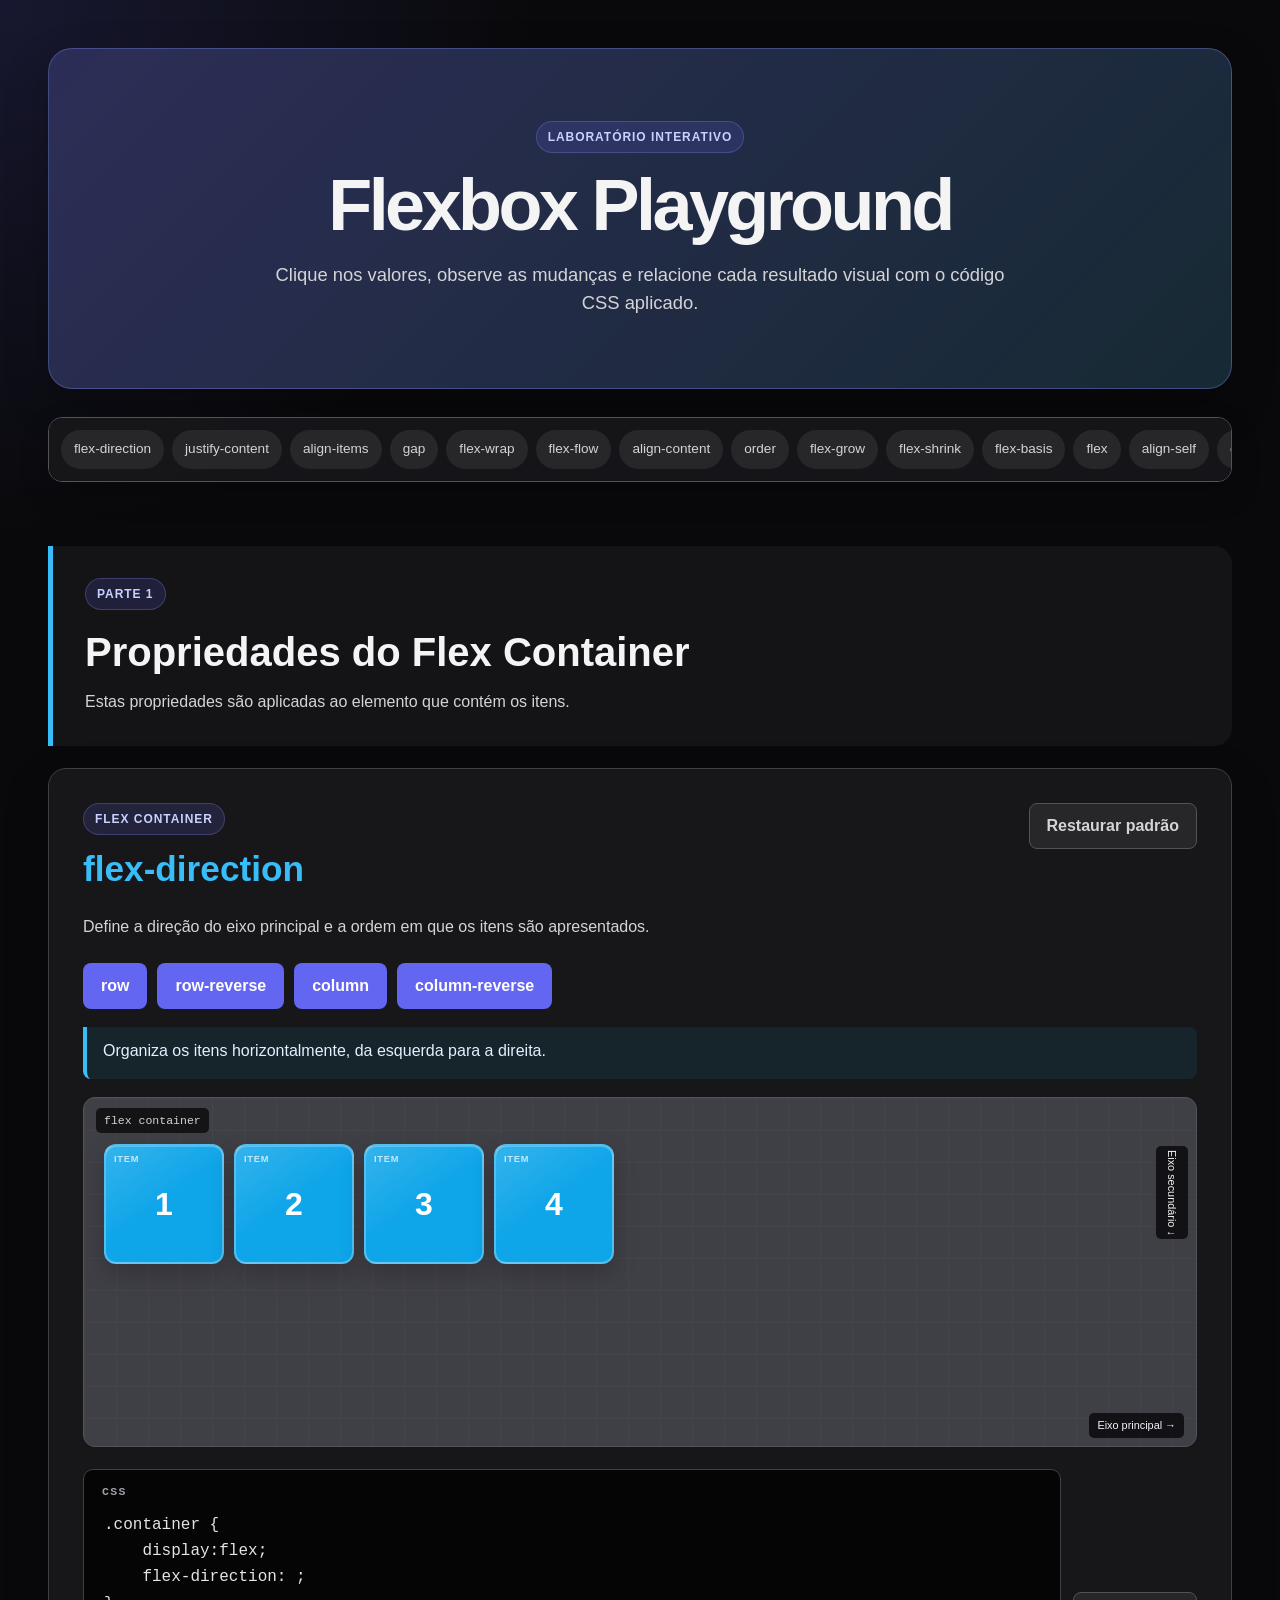
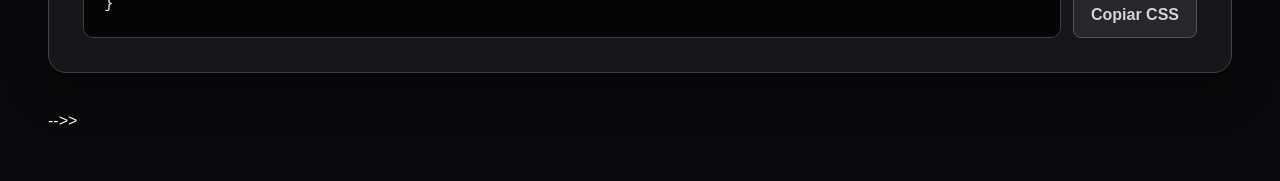
==== commit e337a4ed: "v1.0.4 Update to index.html:  No updates were made to this file in this version.  Update to style.cs" ====
--- a/flexbox/index.html
+++ b/flexbox/index.html
@@ -143,6 +143,8 @@
         </section>
  
     </main>
+
+    <script scr="js/script.js"></script>
  
 </body>
 </html>-->>
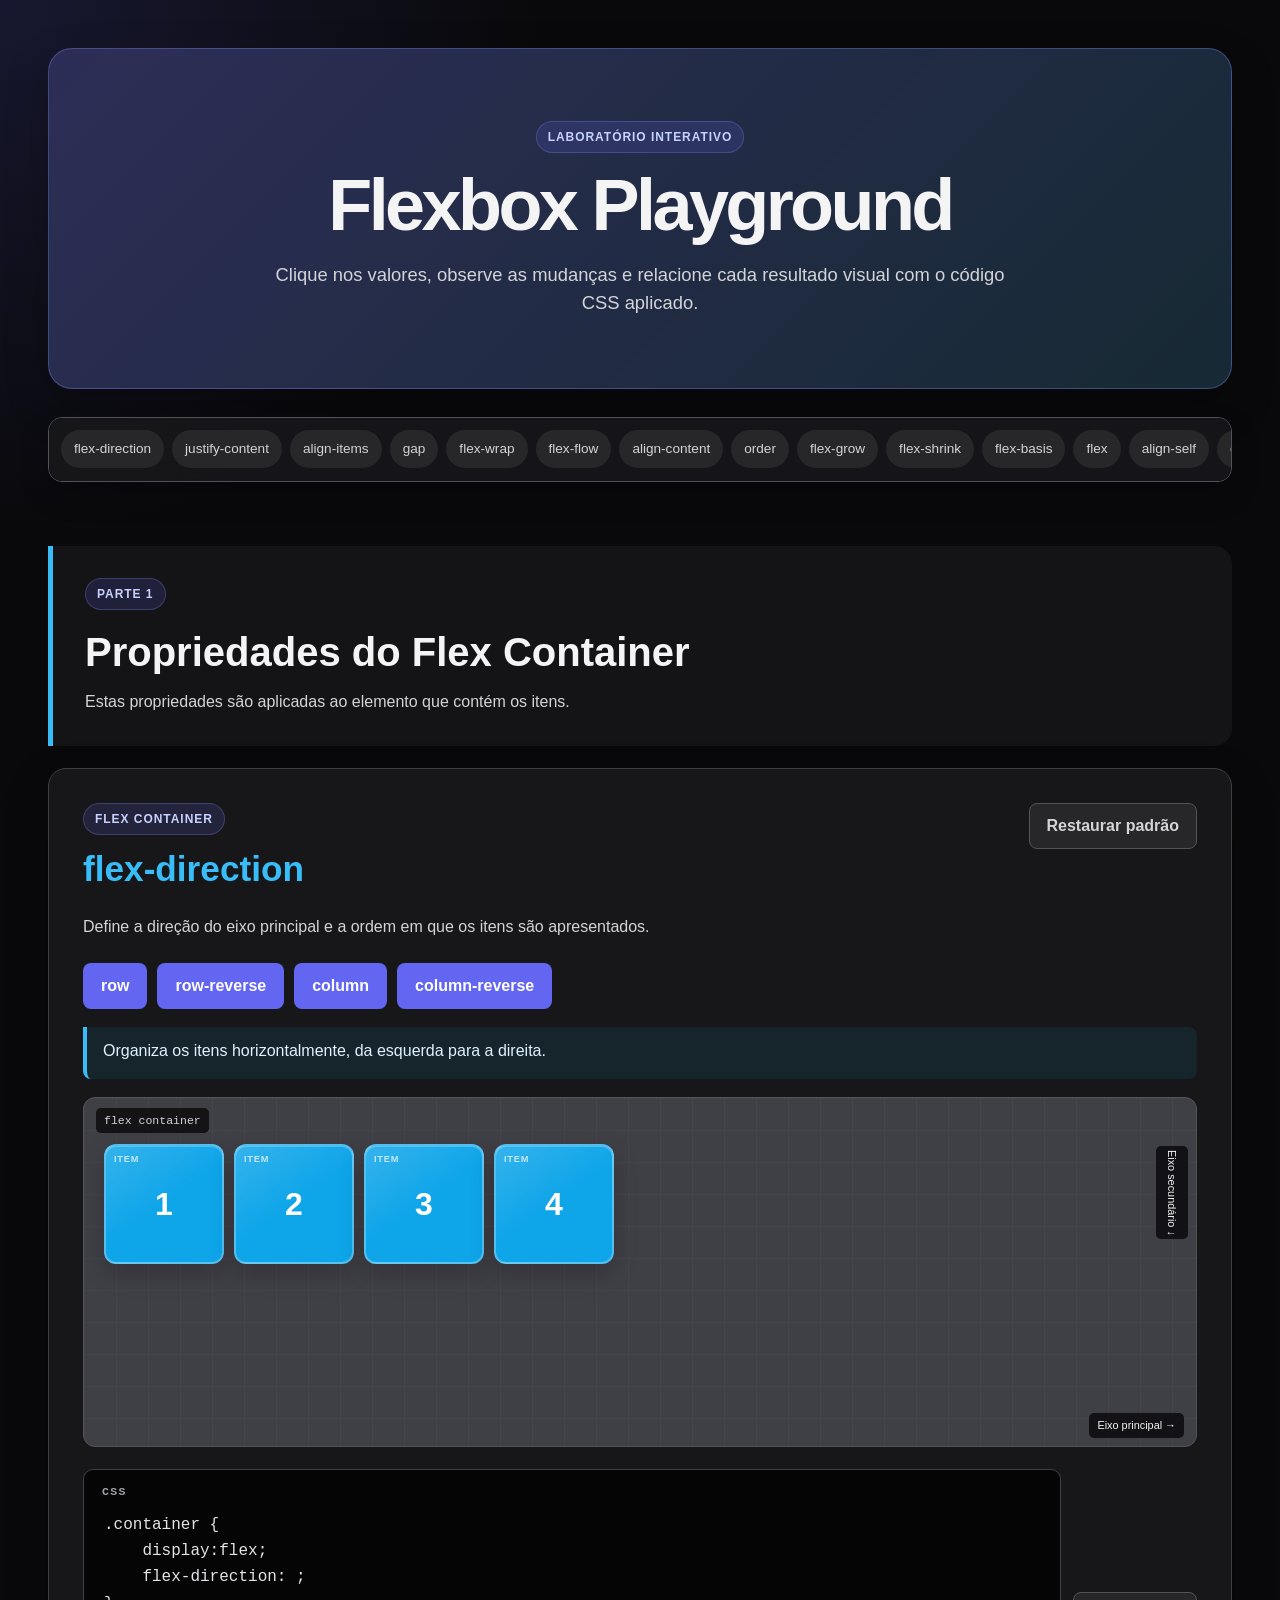
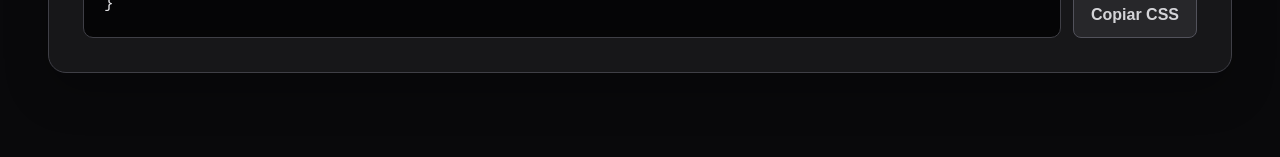
==== commit f5899c7c: "v1.0.5 Update to index.html: 1. Added connection to the script.js file.  Update to style.css:  No up" ====
--- a/flexbox/index.html
+++ b/flexbox/index.html
@@ -143,8 +143,9 @@
         </section>
  
     </main>
-
-    <script scr="js/script.js"></script>
+ 
+    <script src="js/script.js"></script>
  
 </body>
-</html>-->>+</html>
+ 
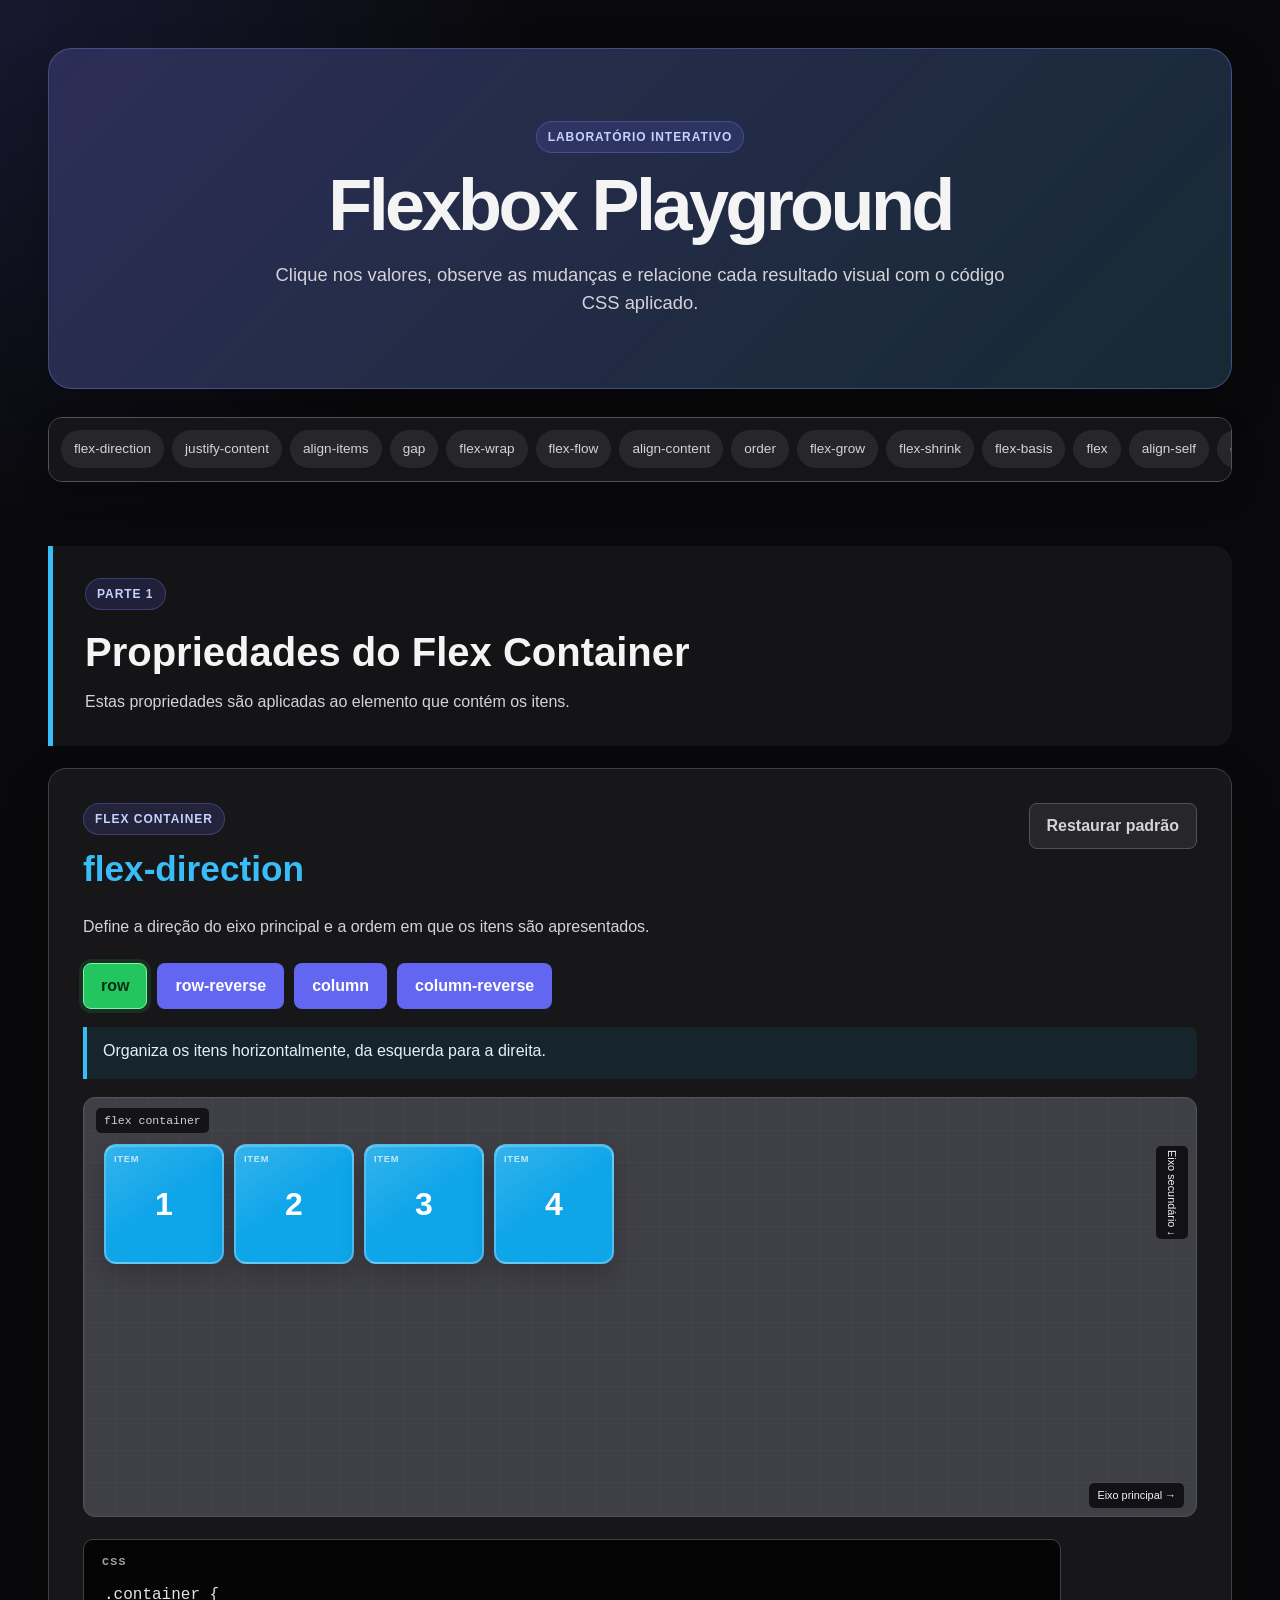
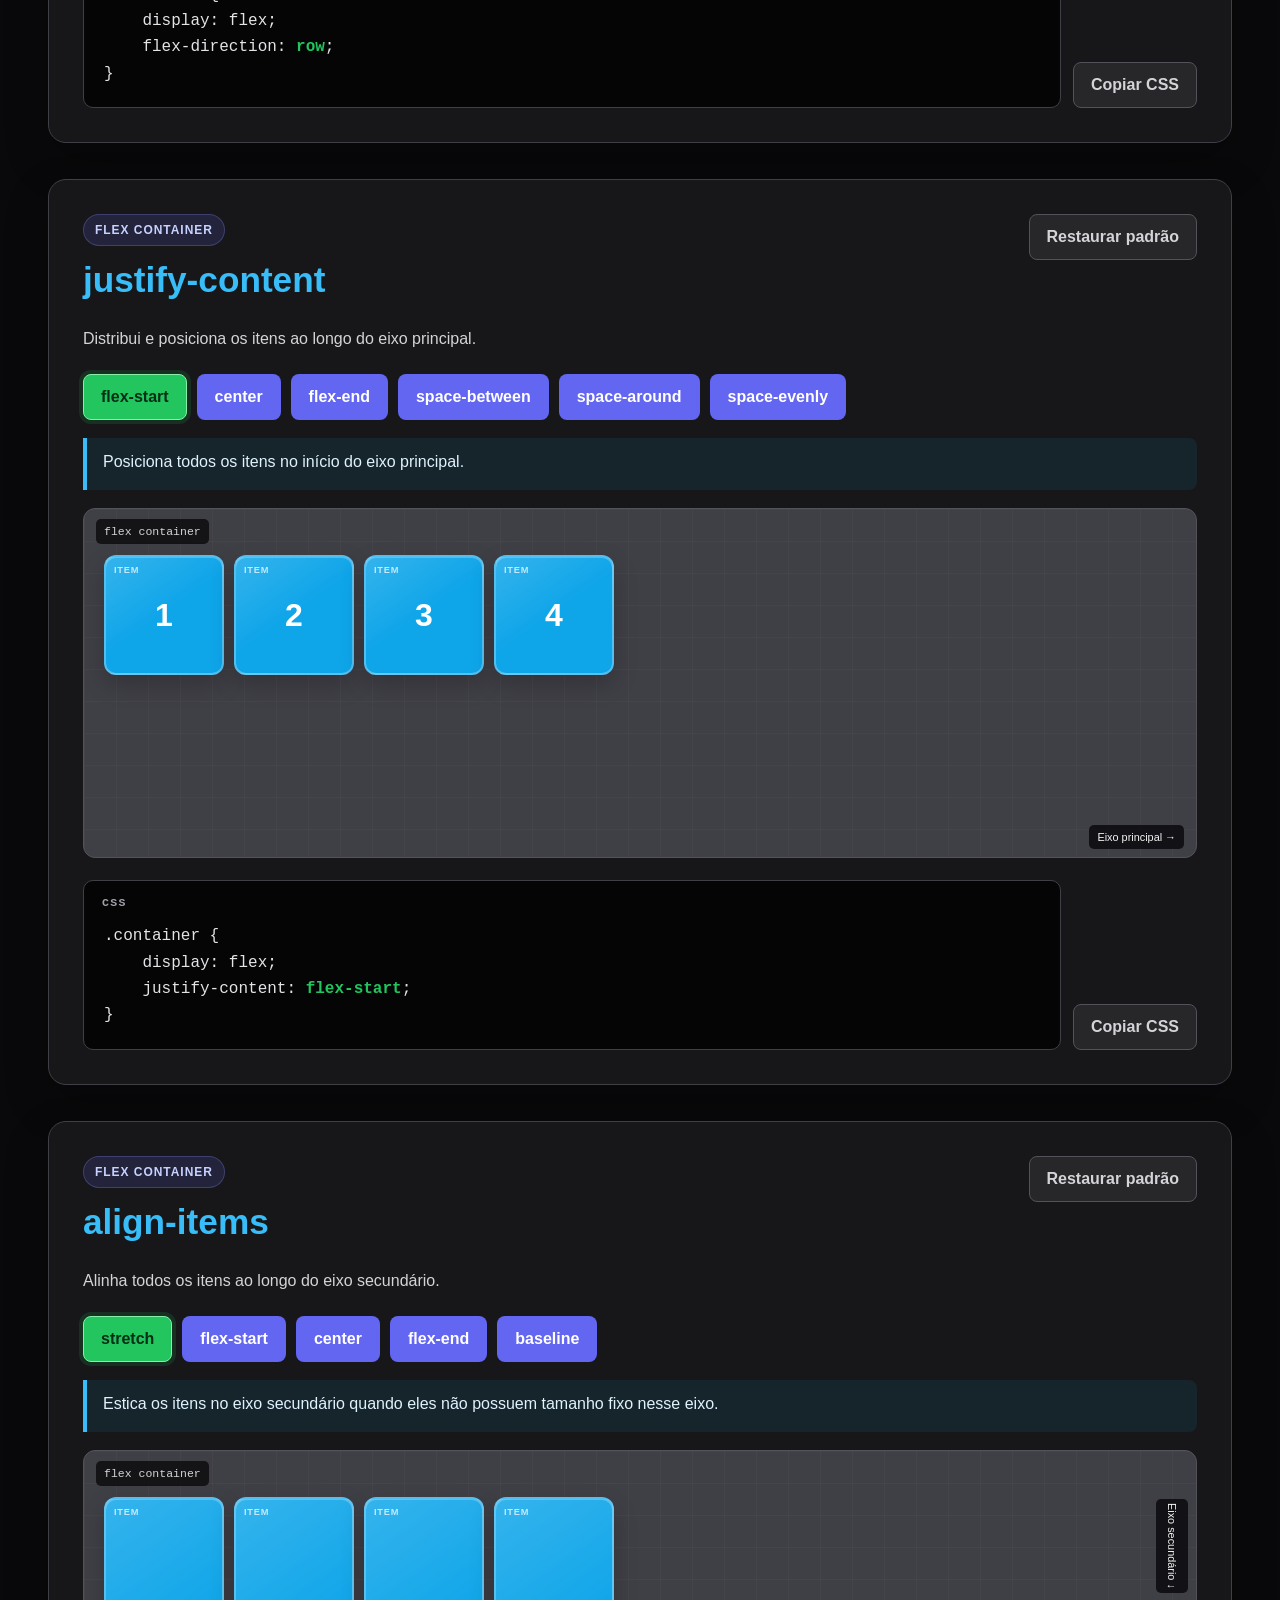
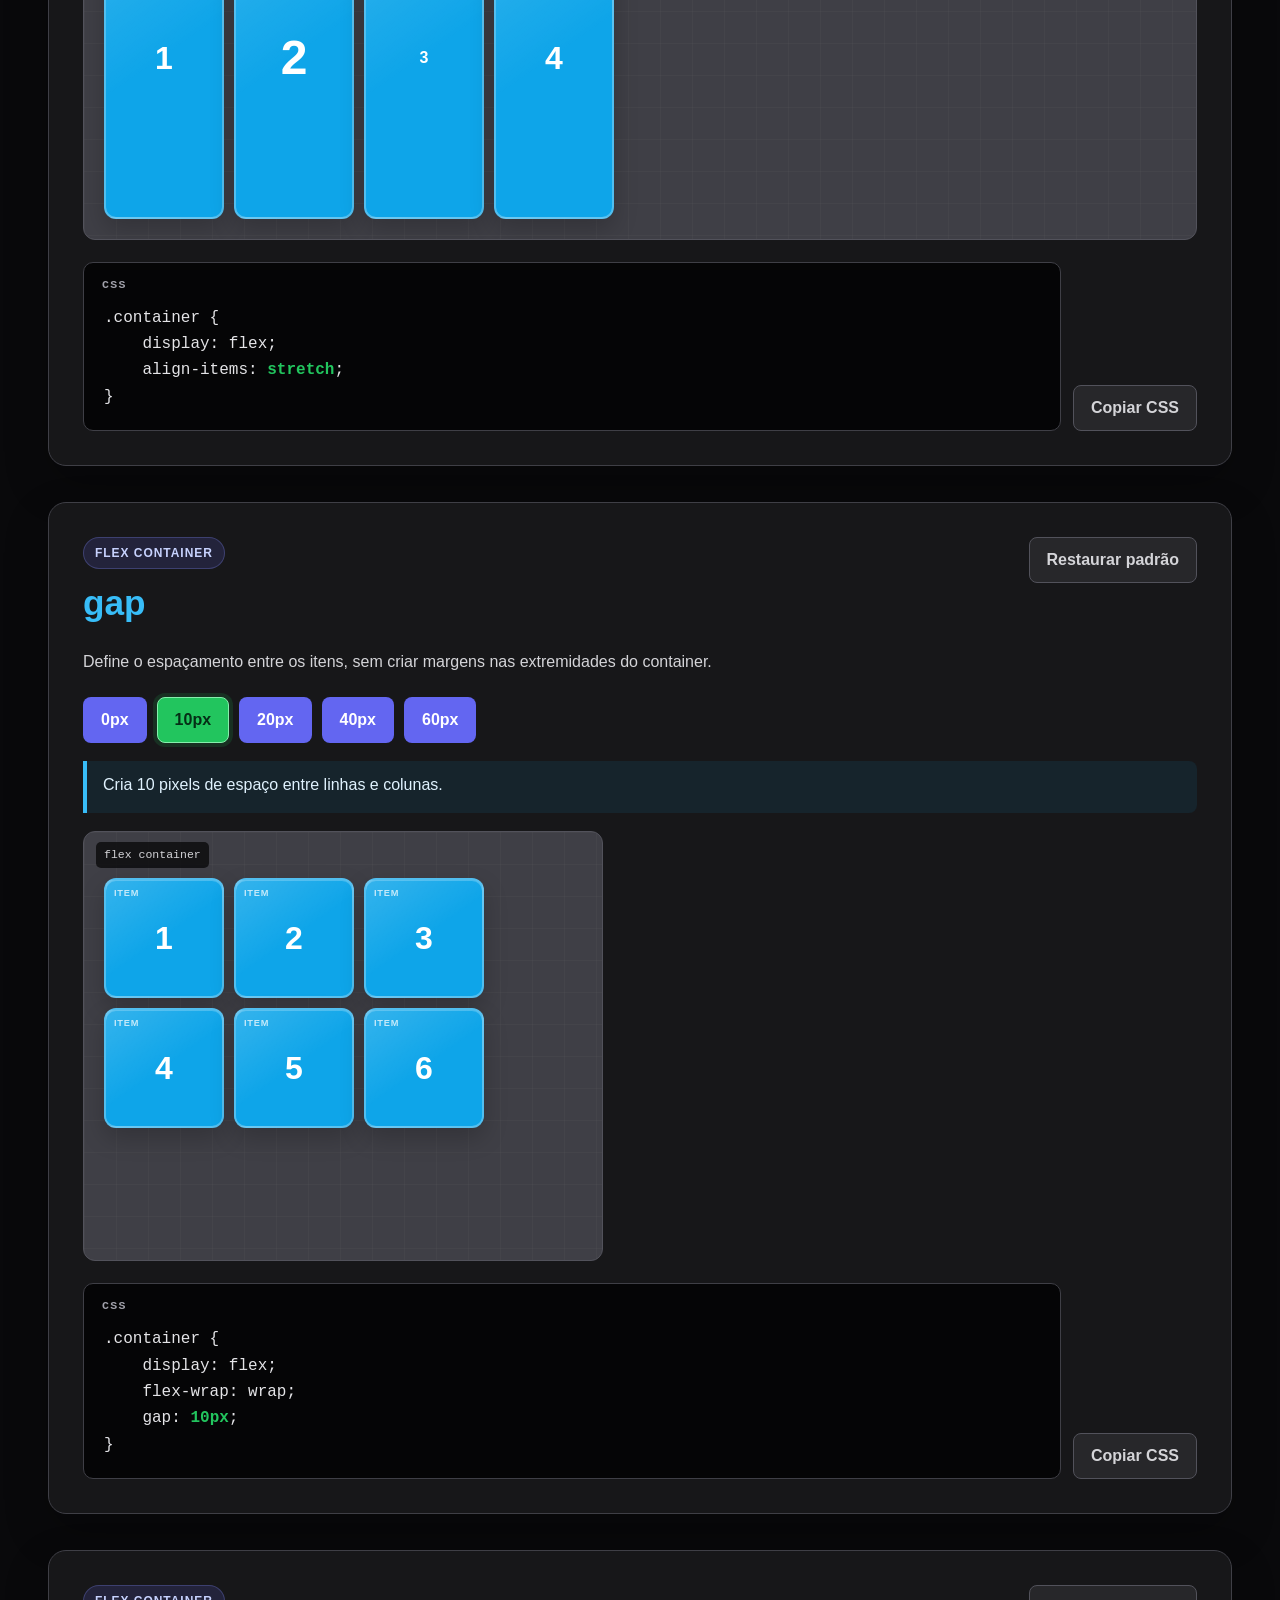
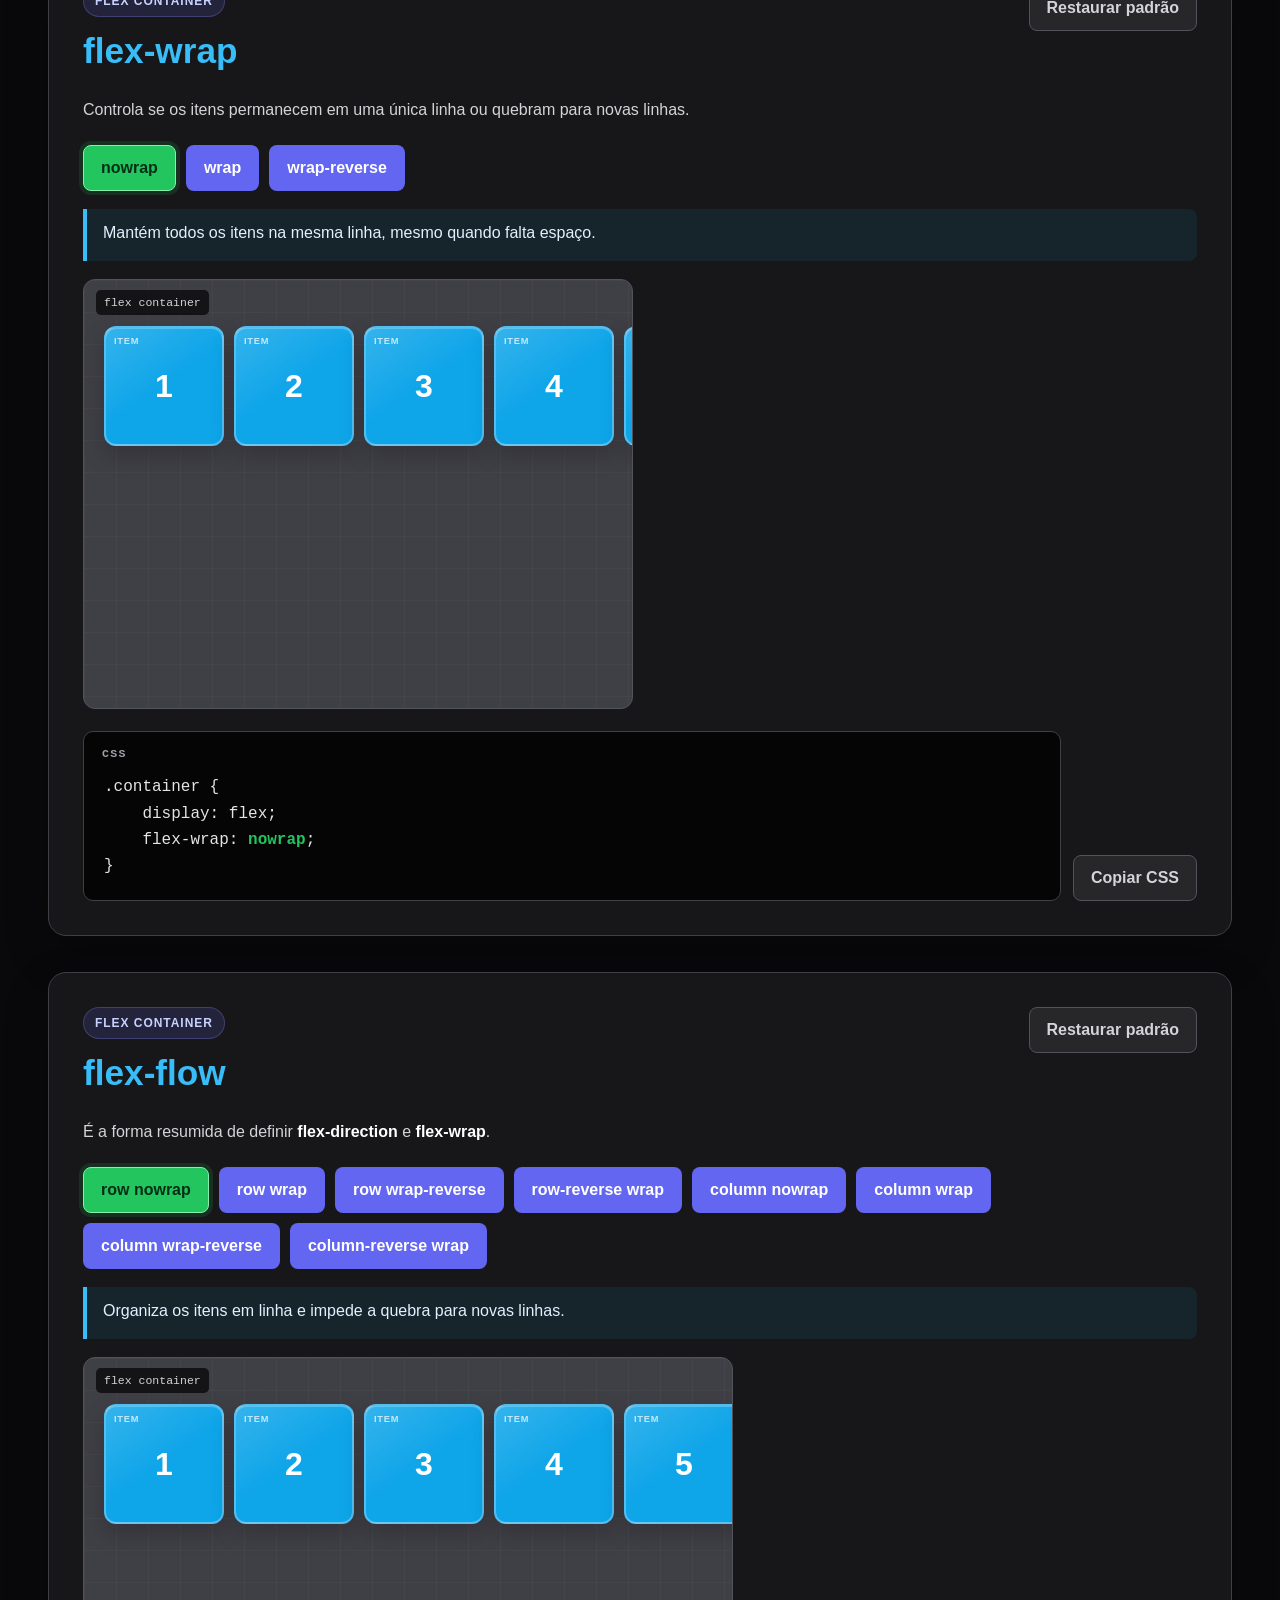
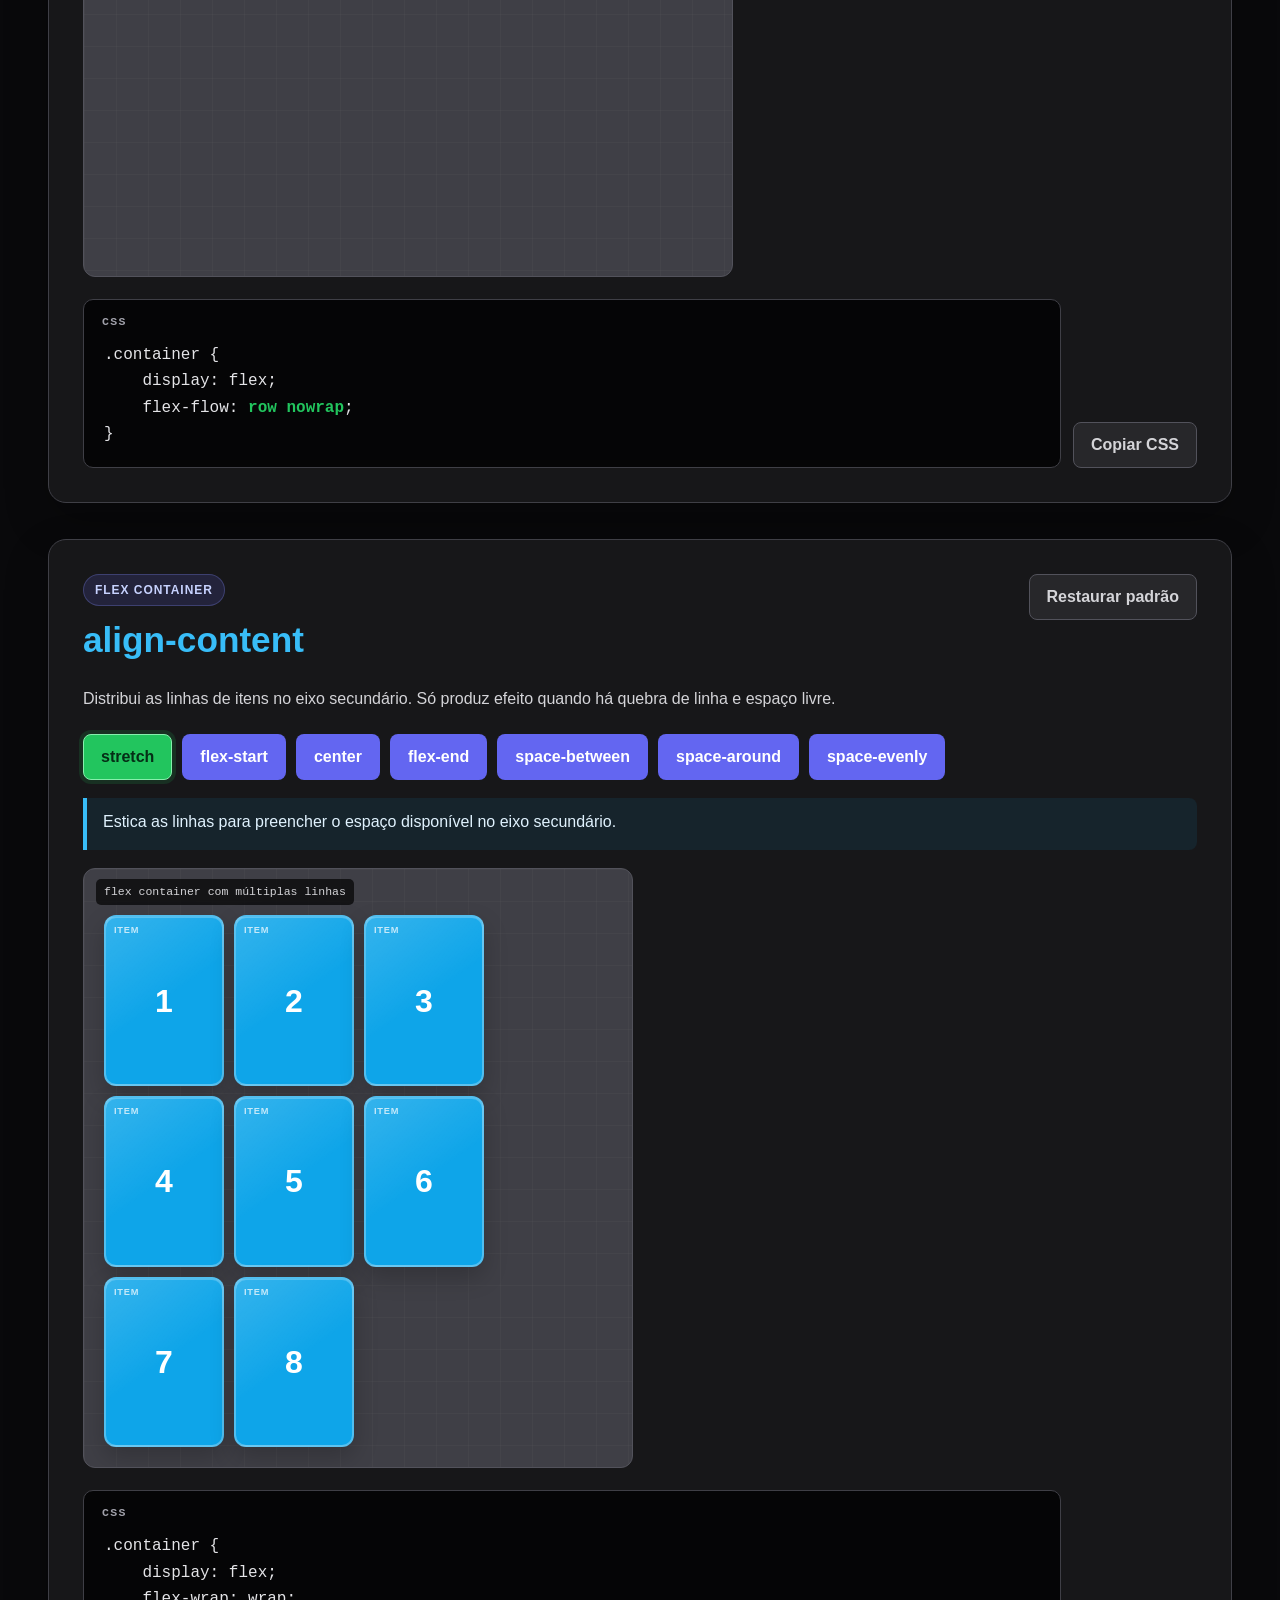
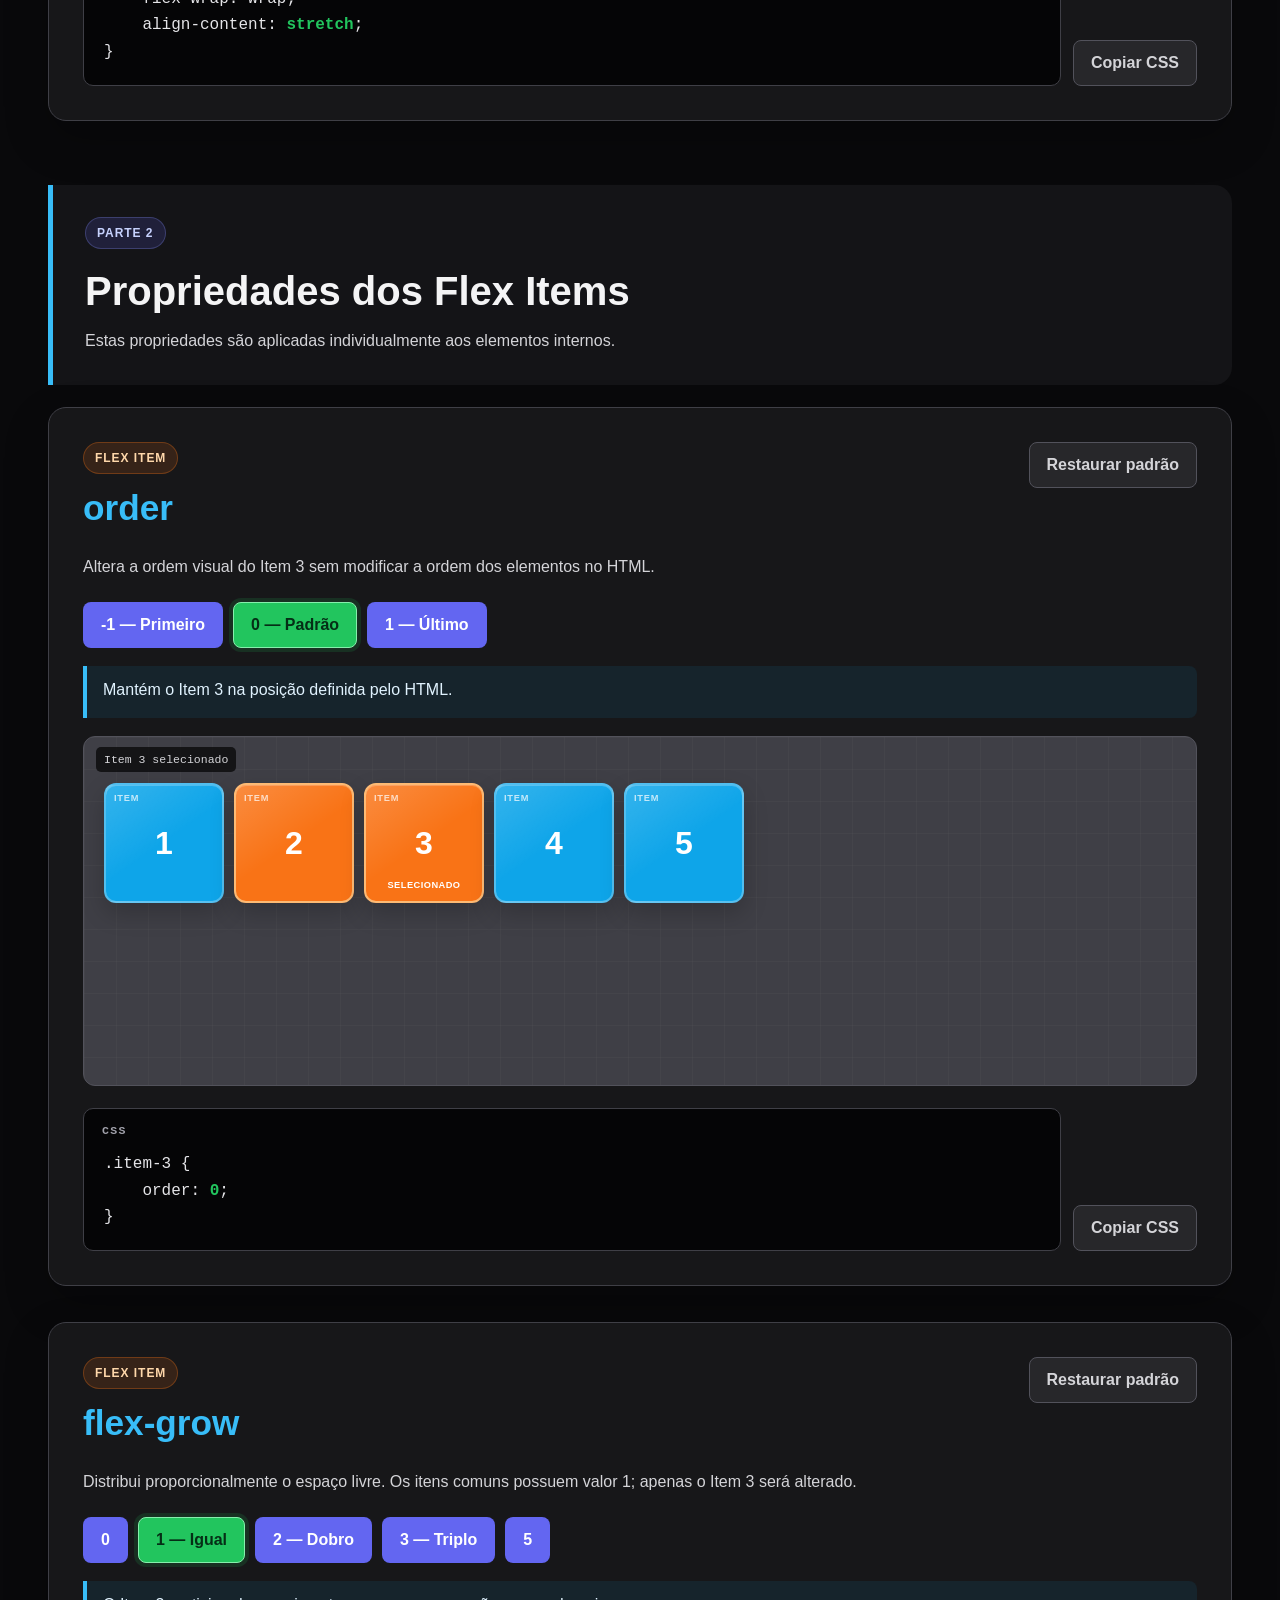
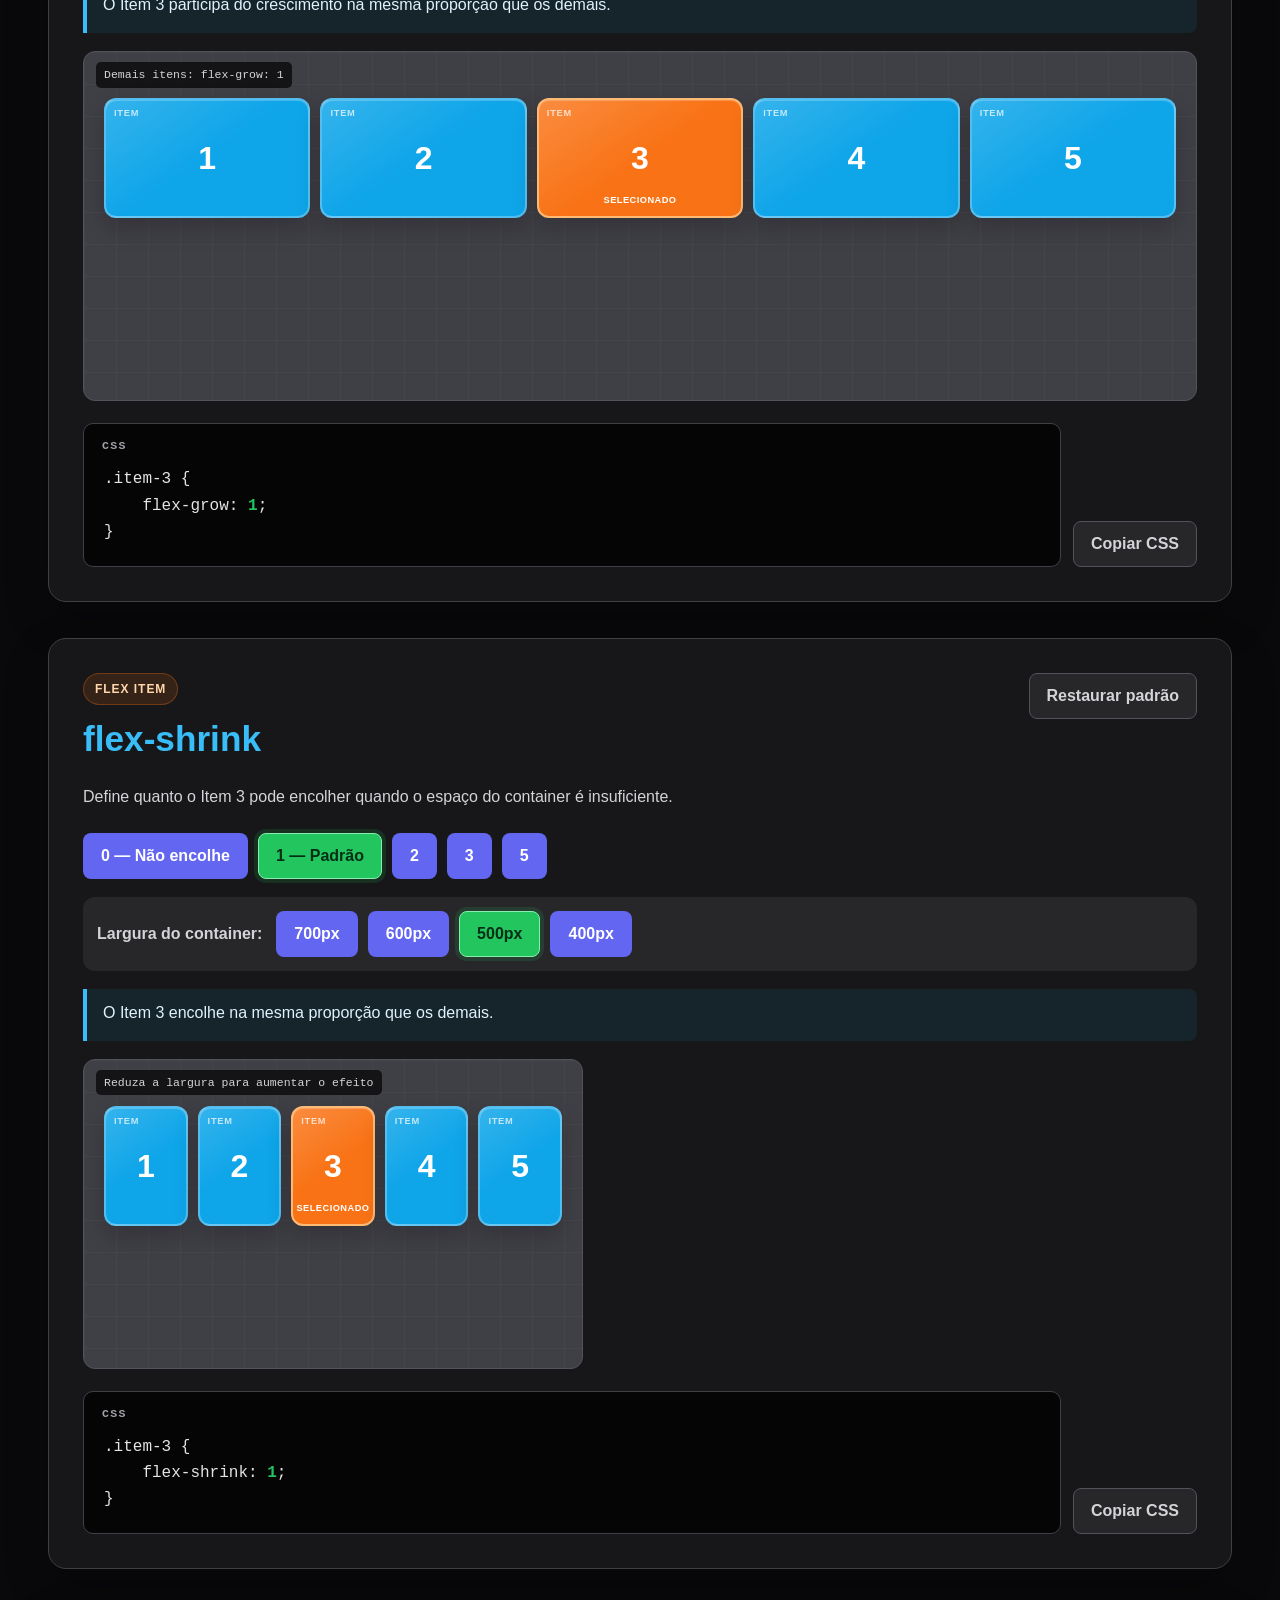
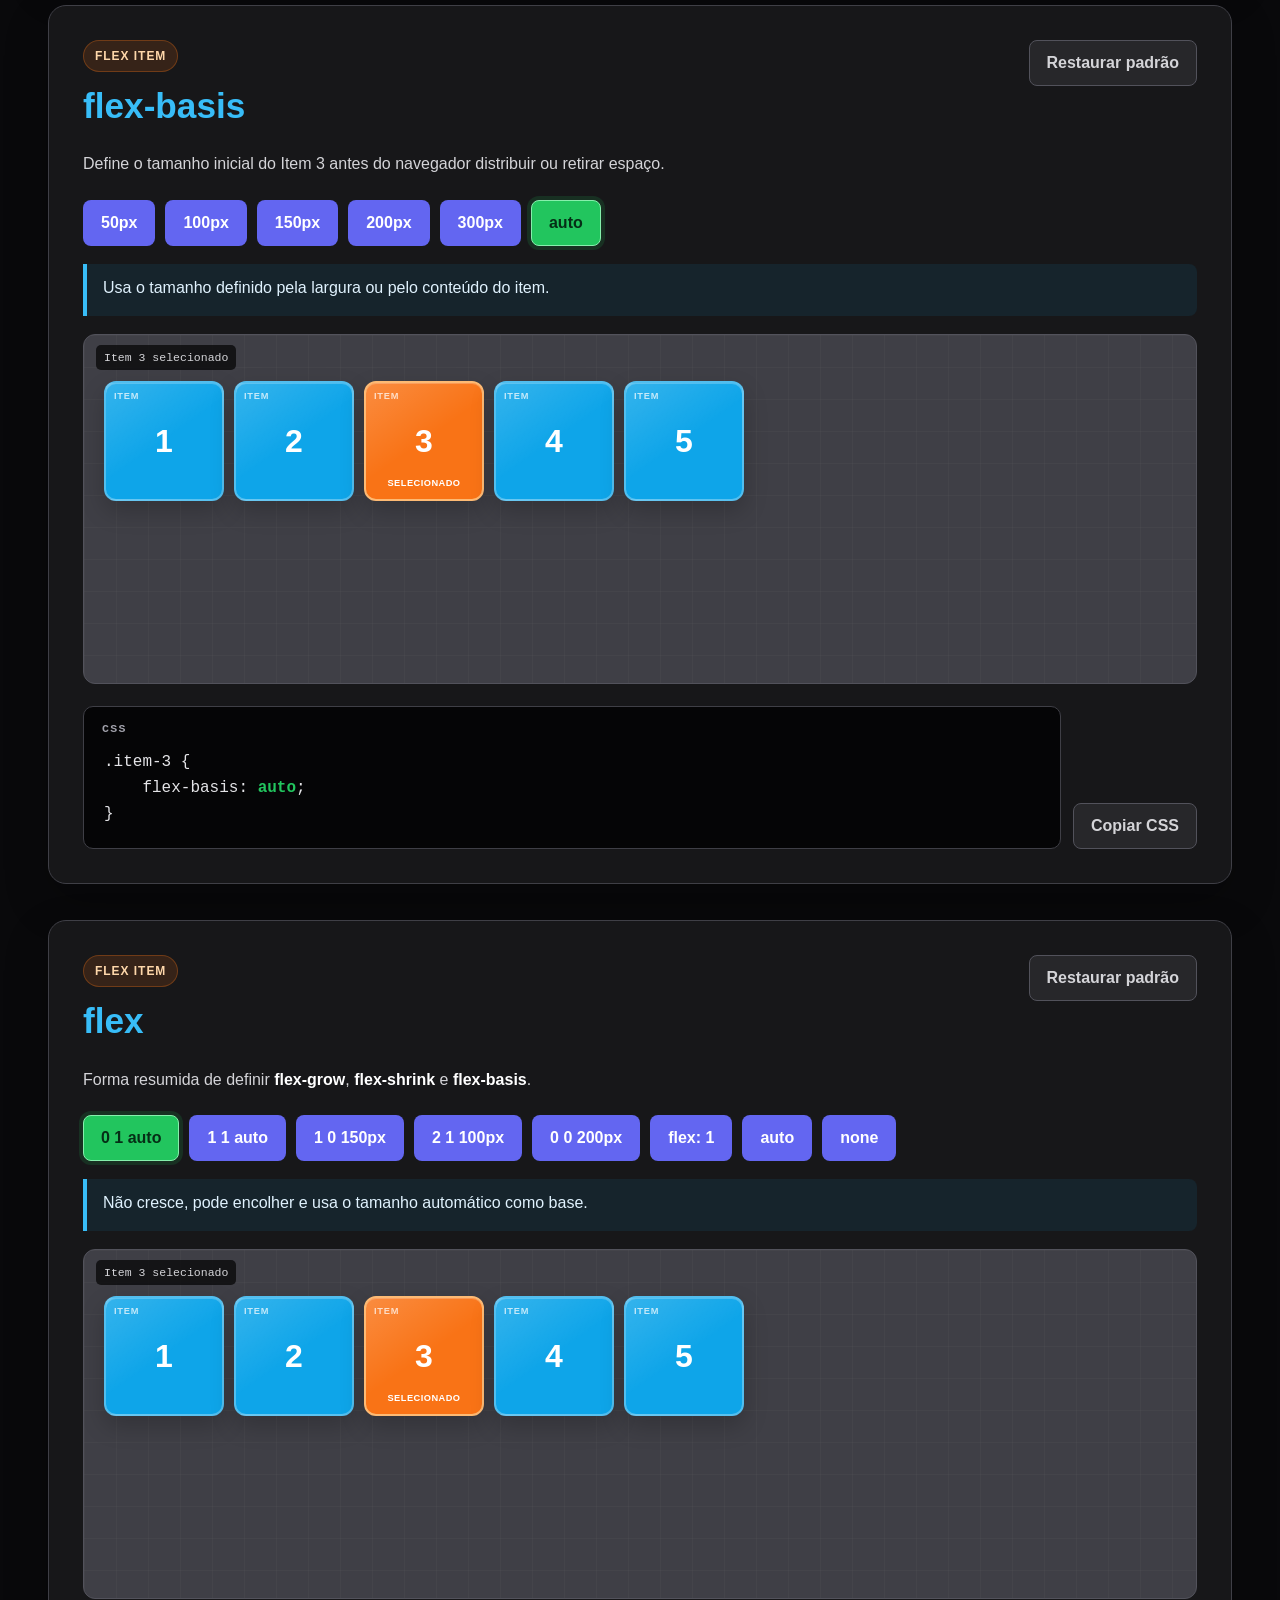
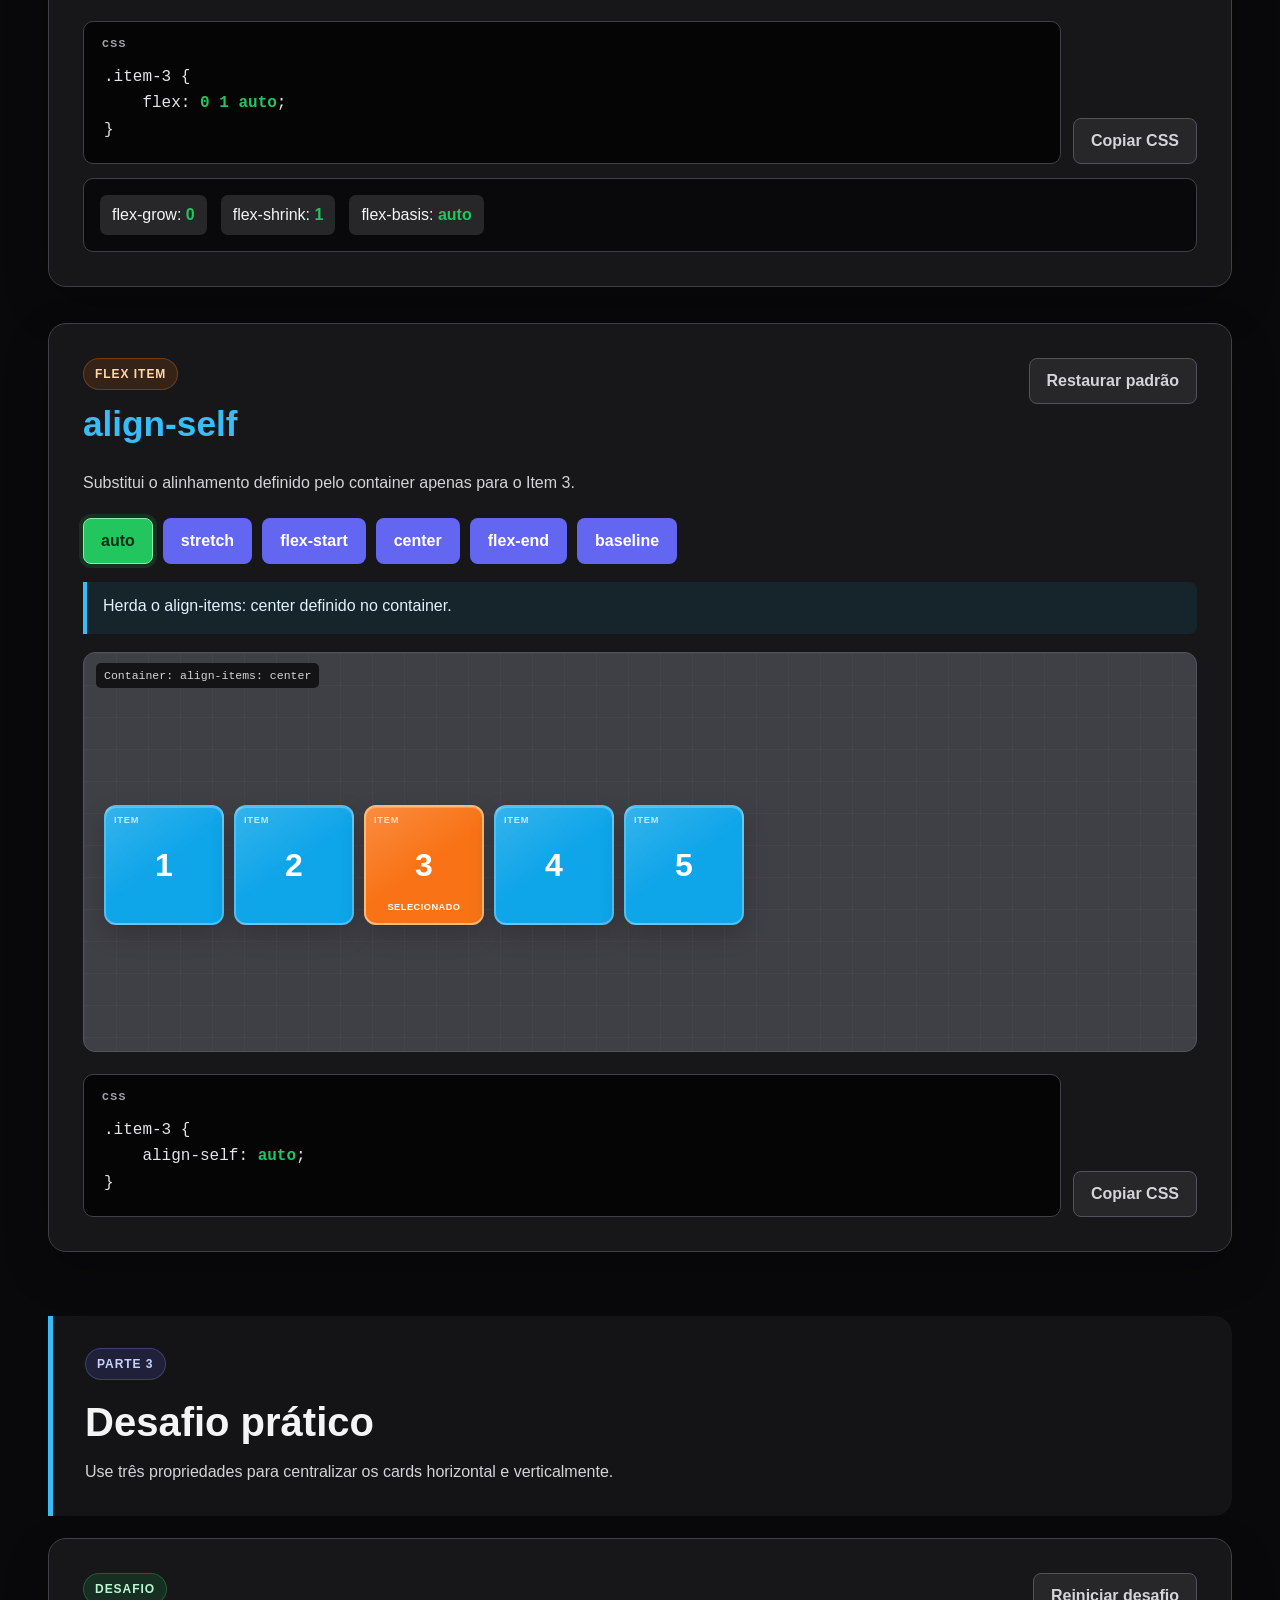
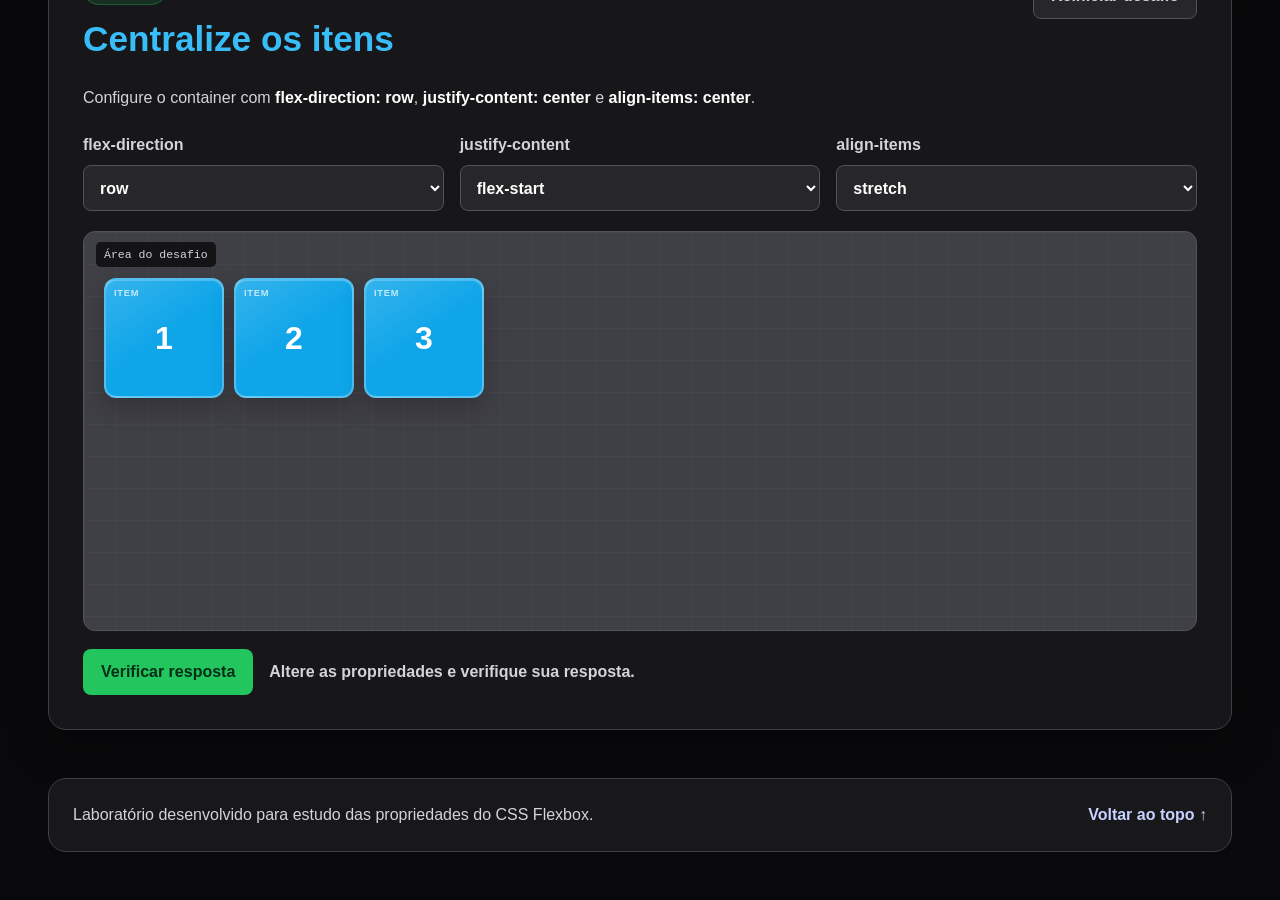
==== commit afd09049: "V1.0.6 Update to index.html:  Added as labels:     - justify content     - align items     - gap    " ====
--- a/flexbox/index.html
+++ b/flexbox/index.html
@@ -1,8 +1,8 @@
-<!-- Define que o documento utiliza HTML5. Deve ser a primeira declaração do arquivo -->
+<!-- Define que o documento utiliza HTML5. Deve ser a primeira declaração do arquivo. -->
 <!DOCTYPE html>
 <!-- A tag html envolve toda a página. lang="pt-BR" informa o idioma para navegadores e leitores de tela. -->
 <html lang="pt-BR">
- 
+
 <!-- O head guarda configurações e informações que não aparecem diretamente no conteúdo visual. -->
 <head>
     <!-- Permite utilizar acentos, cedilha e outros caracteres especiais corretamente. -->
@@ -10,16 +10,16 @@
     <!-- Faz o layout respeitar a largura real de celulares, tablets e computadores. -->
     <meta name="viewport" content="width=device-width, initial-scale=1.0">
     <!-- Descrição usada por mecanismos de busca e no compartilhamento do link. -->
-    <meta name="description" content="Laboratório interativo para aprender e praticar as principais propriedades do CSS flexbox.">
-    <!-- Texto exibido na aba do navegador -->
+    <meta name="description" content="Laboratório interativo para aprender e praticar as principais propriedades do CSS Flexbox.">
+    <!-- Texto exibido na aba do navegador. -->
     <title>Laboratório Flexbox</title>
     <!-- Conecta o HTML ao arquivo CSS responsável pela aparência da página. -->
     <link rel="stylesheet" href="style/style.css">
 </head>
- 
+
 <!-- O body contém todo o conteúdo visível da página. -->
 <body>
-   
+
     <!-- ===================================================
          CABEÇALHO PRINCIPAL
          Apresenta o nome e a proposta do laboratório.
@@ -27,20 +27,19 @@
     <header class="page-header">
         <!-- Pequeno rótulo visual acima do título principal. -->
         <span class="page-label">Laboratório interativo</span>
-        <!-- h1 é o título principal e deve represetar o assunto da página. -->
+        <!-- h1 é o título principal e deve representar o assunto da página. -->
         <h1>Flexbox Playground</h1>
         <p>
             Clique nos valores, observe as mudanças e relacione cada resultado visual
             com o código CSS aplicado.
         </p>
     </header>
- 
+
     <!-- ===================================================
          NAVEGAÇÃO INTERNA
          Cada link aponta para o id de uma seção da página.
          aria-label descreve o menu para tecnologias assistivas.
     =================================================== -->
- 
     <nav class="property-navigation" aria-label="Navegação das propriedades do Flexbox">
         <a href="#flex-direction">flex-direction</a>
         <a href="#justify-content">justify-content</a>
@@ -57,8 +56,8 @@
         <a href="#align-self">align-self</a>
         <a href="#desafio">desafio</a>
     </nav>
- 
-    <!-- O main reúne o conteúdo principal do laboratório -->
+
+    <!-- O main reúne o conteúdo principal do laboratório. -->
     <main>
         <!-- ===================================================
              PARTE 1 — PROPRIEDADES DO FLEX CONTAINER
@@ -69,7 +68,7 @@
             <h2>Propriedades do Flex Container</h2>
             <p>Estas propriedades são aplicadas ao elemento que contém os itens.</p>
         </header>
- 
+
         <!-- ===================================================
              SEÇÃO: flex-direction
              Define a direção do eixo principal e a ordem inicial dos itens.
@@ -84,11 +83,11 @@
                 </div>
                 <button type="button" class="reset-button" data-reset-section="direction">Restaurar padrão</button>
             </div>
- 
+
             <p class="demo-introduction">
                 Define a direção do eixo principal e a ordem em que os itens são apresentados.
             </p>
- 
+
             <!--
                 Grupo de botões com os valores da propriedade.
                 role="group" e aria-label ajudam leitores de tela.
@@ -96,12 +95,12 @@
                 aria-pressed informa qual botão está ativo.
             -->
             <div class="buttons" role="group" aria-label="Valores de flex-direction">
-                <button type="button" data-direction="row" aria-pressed="true">row</button>
+                <button type="button" class="active" data-direction="row" aria-pressed="true">row</button>
                 <button type="button" data-direction="row-reverse" aria-pressed="false">row-reverse</button>
                 <button type="button" data-direction="column" aria-pressed="false">column</button>
                 <button type="button" data-direction="column-reverse" aria-pressed="false">column-reverse</button>
             </div>
- 
+
             <!--
                 Descrição atualizada pelo JavaScript conforme o botão escolhido.
                 aria-live="polite" permite anunciar a mudança para leitores de tela.
@@ -109,7 +108,7 @@
             <p class="property-description direction-description" aria-live="polite">
                 Organiza os itens horizontalmente, da esquerda para a direita.
             </p>
- 
+
             <!--
                 Área visual da demonstração.
                 A classe container recebe display:flex no CSS.
@@ -120,32 +119,1008 @@
                 <!-- Indicadores dos eixos; o JavaScript atualiza as setas nesta seção. -->
                 <span class="axis axis-main direction-main-axis">Eixo principal →</span>
                 <span class="axis axis-cross direction-cross-axis">Eixo secundário ↓</span>
-                <!-- Cada elemento .item é um flex Item. Os números facilitam observar ordem e posição. -->
-                <div><span class="item">1</span></div>
-                <div><span class="item">2</span></div>
-                <div><span class="item">3</span></div>
-                <div><span class="item">4</span></div>
-            </div>
- 
-            <!--
-                Mostra o CSS correspondente ao valor selecionado.
-                <pre> preserva espaços e quebras de linha; <code> identifica código-fonte.
+                <!-- Cada elemento .item é um Flex Item. Os números facilitam observar ordem e posição. -->
+                <div class="item"><span>1</span></div>
+                <div class="item"><span>2</span></div>
+                <div class="item"><span>3</span></div>
+                <div class="item"><span>4</span></div>
+            </div>
+
+            <!--
+                Mostra o CSS correspondente ao valor selecionado.
+                pre preserva espaços e quebras de linha; code identifica código-fonte.
                 O botão usa data-copy-property e data-copy-target para copiar o resultado.
             -->
             <div class="code-wrapper">
                 <pre class="code"><code>.container {
-    display:flex;
-    flex-direction: <strong class="direction-value" aria-live="polite"></strong>;                    
+    display: flex;
+    flex-direction: <strong class="direction-value" aria-live="polite">row</strong>;
 }</code></pre>
                 <button type="button" class="copy-button" data-copy-property="flex-direction"
                     data-copy-target=".direction-value">Copiar CSS</button>
             </div>
         </section>
- 
+
+        <!-- ===================================================
+             SEÇÃO: justify-content
+             Distribui os itens ao longo do eixo principal.
+             O id permite acessar esta seção pelo menu de navegação.
+        =================================================== -->
+        <section class="demo" id="justify-content">
+            <!-- Agrupa o título da propriedade e o botão que restaura o valor inicial. -->
+            <div class="demo-heading">
+                <div>
+                    <span class="property-type">Flex Container</span>
+                    <h2>justify-content</h2>
+                </div>
+                <button type="button" class="reset-button" data-reset-section="justify">Restaurar padrão</button>
+            </div>
+
+            <p class="demo-introduction">
+                Distribui e posiciona os itens ao longo do eixo principal.
+            </p>
+
+            <!--
+                Grupo de botões com os valores da propriedade.
+                role="group" e aria-label ajudam leitores de tela.
+                data-* guarda o valor que será lido pelo JavaScript.
+                aria-pressed informa qual botão está ativo.
+            -->
+            <div class="buttons" role="group" aria-label="Valores de justify-content">
+                <button type="button" class="active" data-justify="flex-start" aria-pressed="true">flex-start</button>
+                <button type="button" data-justify="center" aria-pressed="false">center</button>
+                <button type="button" data-justify="flex-end" aria-pressed="false">flex-end</button>
+                <button type="button" data-justify="space-between" aria-pressed="false">space-between</button>
+                <button type="button" data-justify="space-around" aria-pressed="false">space-around</button>
+                <button type="button" data-justify="space-evenly" aria-pressed="false">space-evenly</button>
+            </div>
+
+            <!--
+                Descrição atualizada pelo JavaScript conforme o botão escolhido.
+                aria-live="polite" permite anunciar a mudança para leitores de tela.
+            -->
+            <p class="property-description justify-description" aria-live="polite">
+                Posiciona todos os itens no início do eixo principal.
+            </p>
+
+            <!--
+                Área visual da demonstração.
+                A classe container recebe display:flex no CSS.
+                A segunda classe identifica a propriedade demonstrada.
+            -->
+            <div class="container justify-container">
+                <span class="container-label">flex container</span>
+                <span class="axis axis-main">Eixo principal →</span>
+                <div class="item"><span>1</span></div>
+                <div class="item"><span>2</span></div>
+                <div class="item"><span>3</span></div>
+                <div class="item"><span>4</span></div>
+            </div>
+
+            <!--
+                Mostra o CSS correspondente ao valor selecionado.
+                pre preserva espaços e quebras de linha; code identifica código-fonte.
+                O botão usa data-copy-property e data-copy-target para copiar o resultado.
+            -->
+            <div class="code-wrapper">
+                <pre class="code"><code>.container {
+    display: flex;
+    justify-content: <strong class="justify-value" aria-live="polite">flex-start</strong>;
+}</code></pre>
+                <button type="button" class="copy-button" data-copy-property="justify-content"
+                    data-copy-target=".justify-value">Copiar CSS</button>
+            </div>
+        </section>
+
+        <!-- ===================================================
+             SEÇÃO: align-items
+             Alinha todos os itens no eixo secundário.
+             O id permite acessar esta seção pelo menu de navegação.
+        =================================================== -->
+        <section class="demo" id="align-items">
+            <!-- Agrupa o título da propriedade e o botão que restaura o valor inicial. -->
+            <div class="demo-heading">
+                <div>
+                    <span class="property-type">Flex Container</span>
+                    <h2>align-items</h2>
+                </div>
+                <button type="button" class="reset-button" data-reset-section="align">Restaurar padrão</button>
+            </div>
+
+            <p class="demo-introduction">
+                Alinha todos os itens ao longo do eixo secundário.
+            </p>
+
+            <!--
+                Grupo de botões com os valores da propriedade.
+                role="group" e aria-label ajudam leitores de tela.
+                data-* guarda o valor que será lido pelo JavaScript.
+                aria-pressed informa qual botão está ativo.
+            -->
+            <div class="buttons" role="group" aria-label="Valores de align-items">
+                <button type="button" class="active" data-align="stretch" aria-pressed="true">stretch</button>
+                <button type="button" data-align="flex-start" aria-pressed="false">flex-start</button>
+                <button type="button" data-align="center" aria-pressed="false">center</button>
+                <button type="button" data-align="flex-end" aria-pressed="false">flex-end</button>
+                <button type="button" data-align="baseline" aria-pressed="false">baseline</button>
+            </div>
+
+            <!--
+                Descrição atualizada pelo JavaScript conforme o botão escolhido.
+                aria-live="polite" permite anunciar a mudança para leitores de tela.
+            -->
+            <p class="property-description align-description" aria-live="polite">
+                Estica os itens no eixo secundário quando eles não possuem tamanho fixo nesse eixo.
+            </p>
+
+            <!--
+                Área visual da demonstração.
+                A classe container recebe display:flex no CSS.
+                A segunda classe identifica a propriedade demonstrada.
+            -->
+            <div class="container align-container">
+                <span class="container-label">flex container</span>
+                <span class="axis axis-cross">Eixo secundário ↓</span>
+                <div class="item"><span>1</span></div>
+                <div class="item baseline-large"><span>2</span></div>
+                <div class="item baseline-small"><span>3</span></div>
+                <div class="item"><span>4</span></div>
+            </div>
+
+            <!--
+                Mostra o CSS correspondente ao valor selecionado.
+                pre preserva espaços e quebras de linha; code identifica código-fonte.
+                O botão usa data-copy-property e data-copy-target para copiar o resultado.
+            -->
+            <div class="code-wrapper">
+                <pre class="code"><code>.container {
+    display: flex;
+    align-items: <strong class="align-value" aria-live="polite">stretch</strong>;
+}</code></pre>
+                <button type="button" class="copy-button" data-copy-property="align-items"
+                    data-copy-target=".align-value">Copiar CSS</button>
+            </div>
+        </section>
+
+        <!-- ===================================================
+             SEÇÃO: gap
+             Controla o espaço entre os itens sem usar margens.
+             O id permite acessar esta seção pelo menu de navegação.
+        =================================================== -->
+        <section class="demo" id="gap">
+            <!-- Agrupa o título da propriedade e o botão que restaura o valor inicial. -->
+            <div class="demo-heading">
+                <div>
+                    <span class="property-type">Flex Container</span>
+                    <h2>gap</h2>
+                </div>
+                <button type="button" class="reset-button" data-reset-section="gap">Restaurar padrão</button>
+            </div>
+
+            <p class="demo-introduction">
+                Define o espaçamento entre os itens, sem criar margens nas extremidades do container.
+            </p>
+
+            <!--
+                Grupo de botões com os valores da propriedade.
+                role="group" e aria-label ajudam leitores de tela.
+                data-* guarda o valor que será lido pelo JavaScript.
+                aria-pressed informa qual botão está ativo.
+            -->
+            <div class="buttons" role="group" aria-label="Valores de gap">
+                <button type="button" data-gap="0px" aria-pressed="false">0px</button>
+                <button type="button" class="active" data-gap="10px" aria-pressed="true">10px</button>
+                <button type="button" data-gap="20px" aria-pressed="false">20px</button>
+                <button type="button" data-gap="40px" aria-pressed="false">40px</button>
+                <button type="button" data-gap="60px" aria-pressed="false">60px</button>
+            </div>
+
+            <!--
+                Descrição atualizada pelo JavaScript conforme o botão escolhido.
+                aria-live="polite" permite anunciar a mudança para leitores de tela.
+            -->
+            <p class="property-description gap-description" aria-live="polite">
+                Cria 10 pixels de espaço entre linhas e colunas.
+            </p>
+
+            <!--
+                Área visual da demonstração.
+                A classe container recebe display:flex no CSS.
+                A segunda classe identifica a propriedade demonstrada.
+            -->
+            <div class="container gap-container">
+                <span class="container-label">flex container</span>
+                <div class="item"><span>1</span></div>
+                <div class="item"><span>2</span></div>
+                <div class="item"><span>3</span></div>
+                <div class="item"><span>4</span></div>
+                <div class="item"><span>5</span></div>
+                <div class="item"><span>6</span></div>
+            </div>
+
+            <!--
+                Mostra o CSS correspondente ao valor selecionado.
+                pre preserva espaços e quebras de linha; code identifica código-fonte.
+                O botão usa data-copy-property e data-copy-target para copiar o resultado.
+            -->
+            <div class="code-wrapper">
+                <pre class="code"><code>.container {
+    display: flex;
+    flex-wrap: wrap;
+    gap: <strong class="gap-value" aria-live="polite">10px</strong>;
+}</code></pre>
+                <button type="button" class="copy-button" data-copy-property="gap" data-copy-target=".gap-value">Copiar
+                    CSS</button>
+            </div>
+        </section>
+
+        <!-- ===================================================
+             SEÇÃO: flex-wrap
+             Define se os itens permanecem em uma linha ou quebram para novas linhas.
+             O id permite acessar esta seção pelo menu de navegação.
+        =================================================== -->
+        <section class="demo" id="flex-wrap">
+            <!-- Agrupa o título da propriedade e o botão que restaura o valor inicial. -->
+            <div class="demo-heading">
+                <div>
+                    <span class="property-type">Flex Container</span>
+                    <h2>flex-wrap</h2>
+                </div>
+                <button type="button" class="reset-button" data-reset-section="wrap">Restaurar padrão</button>
+            </div>
+
+            <p class="demo-introduction">
+                Controla se os itens permanecem em uma única linha ou quebram para novas linhas.
+            </p>
+
+            <!--
+                Grupo de botões com os valores da propriedade.
+                role="group" e aria-label ajudam leitores de tela.
+                data-* guarda o valor que será lido pelo JavaScript.
+                aria-pressed informa qual botão está ativo.
+            -->
+            <div class="buttons" role="group" aria-label="Valores de flex-wrap">
+                <button type="button" class="active" data-wrap="nowrap" aria-pressed="true">nowrap</button>
+                <button type="button" data-wrap="wrap" aria-pressed="false">wrap</button>
+                <button type="button" data-wrap="wrap-reverse" aria-pressed="false">wrap-reverse</button>
+            </div>
+
+            <!--
+                Descrição atualizada pelo JavaScript conforme o botão escolhido.
+                aria-live="polite" permite anunciar a mudança para leitores de tela.
+            -->
+            <p class="property-description wrap-description" aria-live="polite">
+                Mantém todos os itens na mesma linha, mesmo quando falta espaço.
+            </p>
+
+            <!--
+                Área visual da demonstração.
+                A classe container recebe display:flex no CSS.
+                A segunda classe identifica a propriedade demonstrada.
+            -->
+            <div class="container wrap-container">
+                <span class="container-label">flex container</span>
+                <div class="item"><span>1</span></div>
+                <div class="item"><span>2</span></div>
+                <div class="item"><span>3</span></div>
+                <div class="item"><span>4</span></div>
+                <div class="item"><span>5</span></div>
+                <div class="item"><span>6</span></div>
+                <div class="item"><span>7</span></div>
+                <div class="item"><span>8</span></div>
+            </div>
+
+            <!--
+                Mostra o CSS correspondente ao valor selecionado.
+                pre preserva espaços e quebras de linha; code identifica código-fonte.
+                O botão usa data-copy-property e data-copy-target para copiar o resultado.
+            -->
+            <div class="code-wrapper">
+                <pre class="code"><code>.container {
+    display: flex;
+    flex-wrap: <strong class="wrap-value" aria-live="polite">nowrap</strong>;
+}</code></pre>
+                <button type="button" class="copy-button" data-copy-property="flex-wrap"
+                    data-copy-target=".wrap-value">Copiar CSS</button>
+            </div>
+        </section>
+
+        <!-- ===================================================
+             SEÇÃO: flex-flow
+             Combina flex-direction e flex-wrap em uma única propriedade.
+             O id permite acessar esta seção pelo menu de navegação.
+        =================================================== -->
+        <section class="demo" id="flex-flow">
+            <!-- Agrupa o título da propriedade e o botão que restaura o valor inicial. -->
+            <div class="demo-heading">
+                <div>
+                    <span class="property-type">Flex Container</span>
+                    <h2>flex-flow</h2>
+                </div>
+                <button type="button" class="reset-button" data-reset-section="flow">Restaurar padrão</button>
+            </div>
+
+            <p class="demo-introduction">
+                É a forma resumida de definir <strong>flex-direction</strong> e
+                <strong>flex-wrap</strong>.
+            </p>
+
+            <!--
+                Grupo de botões com os valores da propriedade.
+                role="group" e aria-label ajudam leitores de tela.
+                data-* guarda o valor que será lido pelo JavaScript.
+                aria-pressed informa qual botão está ativo.
+            -->
+            <div class="buttons" role="group" aria-label="Valores de flex-flow">
+                <button type="button" class="active" data-flow="row nowrap" aria-pressed="true">row nowrap</button>
+                <button type="button" data-flow="row wrap" aria-pressed="false">row wrap</button>
+                <button type="button" data-flow="row wrap-reverse" aria-pressed="false">row wrap-reverse</button>
+                <button type="button" data-flow="row-reverse wrap" aria-pressed="false">row-reverse wrap</button>
+                <button type="button" data-flow="column nowrap" aria-pressed="false">column nowrap</button>
+                <button type="button" data-flow="column wrap" aria-pressed="false">column wrap</button>
+                <button type="button" data-flow="column wrap-reverse" aria-pressed="false">column wrap-reverse</button>
+                <button type="button" data-flow="column-reverse wrap" aria-pressed="false">column-reverse wrap</button>
+            </div>
+
+            <!--
+                Descrição atualizada pelo JavaScript conforme o botão escolhido.
+                aria-live="polite" permite anunciar a mudança para leitores de tela.
+            -->
+            <p class="property-description flow-description" aria-live="polite">
+                Organiza os itens em linha e impede a quebra para novas linhas.
+            </p>
+
+            <!--
+                Área visual da demonstração.
+                A classe container recebe display:flex no CSS.
+                A segunda classe identifica a propriedade demonstrada.
+            -->
+            <div class="container flow-container">
+                <span class="container-label">flex container</span>
+                <div class="item"><span>1</span></div>
+                <div class="item"><span>2</span></div>
+                <div class="item"><span>3</span></div>
+                <div class="item"><span>4</span></div>
+                <div class="item"><span>5</span></div>
+                <div class="item"><span>6</span></div>
+                <div class="item"><span>7</span></div>
+                <div class="item"><span>8</span></div>
+            </div>
+
+            <!--
+                Mostra o CSS correspondente ao valor selecionado.
+                pre preserva espaços e quebras de linha; code identifica código-fonte.
+                O botão usa data-copy-property e data-copy-target para copiar o resultado.
+            -->
+            <div class="code-wrapper">
+                <pre class="code"><code>.container {
+    display: flex;
+    flex-flow: <strong class="flow-value" aria-live="polite">row nowrap</strong>;
+}</code></pre>
+                <button type="button" class="copy-button" data-copy-property="flex-flow"
+                    data-copy-target=".flow-value">Copiar CSS</button>
+            </div>
+        </section>
+
+        <!-- ===================================================
+             SEÇÃO: align-content
+             Distribui as linhas no eixo secundário quando existe quebra de linha.
+             O id permite acessar esta seção pelo menu de navegação.
+        =================================================== -->
+        <section class="demo" id="align-content">
+            <!-- Agrupa o título da propriedade e o botão que restaura o valor inicial. -->
+            <div class="demo-heading">
+                <div>
+                    <span class="property-type">Flex Container</span>
+                    <h2>align-content</h2>
+                </div>
+                <button type="button" class="reset-button" data-reset-section="alignContent">Restaurar padrão</button>
+            </div>
+
+            <p class="demo-introduction">
+                Distribui as linhas de itens no eixo secundário. Só produz efeito quando há
+                quebra de linha e espaço livre.
+            </p>
+
+            <!--
+                Grupo de botões com os valores da propriedade.
+                role="group" e aria-label ajudam leitores de tela.
+                data-* guarda o valor que será lido pelo JavaScript.
+                aria-pressed informa qual botão está ativo.
+            -->
+            <div class="buttons" role="group" aria-label="Valores de align-content">
+                <button type="button" class="active" data-align-content="stretch" aria-pressed="true">stretch</button>
+                <button type="button" data-align-content="flex-start" aria-pressed="false">flex-start</button>
+                <button type="button" data-align-content="center" aria-pressed="false">center</button>
+                <button type="button" data-align-content="flex-end" aria-pressed="false">flex-end</button>
+                <button type="button" data-align-content="space-between" aria-pressed="false">space-between</button>
+                <button type="button" data-align-content="space-around" aria-pressed="false">space-around</button>
+                <button type="button" data-align-content="space-evenly" aria-pressed="false">space-evenly</button>
+            </div>
+
+            <!--
+                Descrição atualizada pelo JavaScript conforme o botão escolhido.
+                aria-live="polite" permite anunciar a mudança para leitores de tela.
+            -->
+            <p class="property-description align-content-description" aria-live="polite">
+                Estica as linhas para preencher o espaço disponível no eixo secundário.
+            </p>
+
+            <!--
+                Área visual da demonstração.
+                A classe container recebe display:flex no CSS.
+                A segunda classe identifica a propriedade demonstrada.
+            -->
+            <div class="container align-content-container">
+                <span class="container-label">flex container com múltiplas linhas</span>
+                <div class="item"><span>1</span></div>
+                <div class="item"><span>2</span></div>
+                <div class="item"><span>3</span></div>
+                <div class="item"><span>4</span></div>
+                <div class="item"><span>5</span></div>
+                <div class="item"><span>6</span></div>
+                <div class="item"><span>7</span></div>
+                <div class="item"><span>8</span></div>
+            </div>
+
+            <!--
+                Mostra o CSS correspondente ao valor selecionado.
+                pre preserva espaços e quebras de linha; code identifica código-fonte.
+                O botão usa data-copy-property e data-copy-target para copiar o resultado.
+            -->
+            <div class="code-wrapper">
+                <pre class="code"><code>.container {
+    display: flex;
+    flex-wrap: wrap;
+    align-content: <strong class="align-content-value" aria-live="polite">stretch</strong>;
+}</code></pre>
+                <button type="button" class="copy-button" data-copy-property="align-content"
+                    data-copy-target=".align-content-value">Copiar CSS</button>
+            </div>
+        </section>
+
+        <!-- ===================================================
+             PARTE 2 — PROPRIEDADES DOS FLEX ITEMS
+             São aplicadas individualmente nos elementos filhos.
+        =================================================== -->
+        <header class="group-header">
+            <span>Parte 2</span>
+            <h2>Propriedades dos Flex Items</h2>
+            <p>Estas propriedades são aplicadas individualmente aos elementos internos.</p>
+        </header>
+
+        <!-- ===================================================
+             SEÇÃO: order
+             Altera a ordem visual de um item sem modificar o HTML.
+             O id permite acessar esta seção pelo menu de navegação.
+        =================================================== -->
+        <section class="demo" id="order">
+            <!-- Agrupa o título da propriedade e o botão que restaura o valor inicial. -->
+            <div class="demo-heading">
+                <div>
+                    <span class="property-type item-property">Flex Item</span>
+                    <h2>order</h2>
+                </div>
+                <button type="button" class="reset-button" data-reset-section="order">Restaurar padrão</button>
+            </div>
+
+            <p class="demo-introduction">
+                Altera a ordem visual do Item 3 sem modificar a ordem dos elementos no HTML.
+            </p>
+
+            <!--
+                Grupo de botões com os valores da propriedade.
+                role="group" e aria-label ajudam leitores de tela.
+                data-* guarda o valor que será lido pelo JavaScript.
+                aria-pressed informa qual botão está ativo.
+            -->
+            <div class="buttons" role="group" aria-label="Valores de order">
+                <button type="button" data-order="-1" aria-pressed="false">-1 — Primeiro</button>
+                <button type="button" class="active" data-order="0" aria-pressed="true">0 — Padrão</button>
+                <button type="button" data-order="1" aria-pressed="false">1 — Último</button>
+            </div>
+
+            <!--
+                Descrição atualizada pelo JavaScript conforme o botão escolhido.
+                aria-live="polite" permite anunciar a mudança para leitores de tela.
+            -->
+            <p class="property-description order-description" aria-live="polite">
+                Mantém o Item 3 na posição definida pelo HTML.
+            </p>
+
+            <!--
+                Área visual da demonstração.
+                A classe container recebe display:flex no CSS.
+                A segunda classe identifica a propriedade demonstrada.
+            -->
+            <div class="container order-container">
+                <span class="container-label">Item 3 selecionado</span>
+                <div class="item"><span>1</span></div>
+                <div class="item item-selected item-order-2"><span>2</span></div>
+                <!-- Item 3 recebe classes extras para ser destacado e manipulado isoladamente. -->
+                <div class="item item-selected item-order"><span>3</span><small>selecionado</small></div>
+                <div class="item"><span>4</span></div>
+                <div class="item"><span>5</span></div>
+            </div>
+
+            <!--
+                Mostra o CSS correspondente ao valor selecionado.
+                pre preserva espaços e quebras de linha; code identifica código-fonte.
+                O botão usa data-copy-property e data-copy-target para copiar o resultado.
+            -->
+            <div class="code-wrapper">
+                <pre class="code"><code>.item-3 {
+    order: <strong class="order-value" aria-live="polite">0</strong>;
+}</code></pre>
+                <button type="button" class="copy-button" data-copy-property="order"
+                    data-copy-target=".order-value">Copiar CSS</button>
+            </div>
+        </section>
+
+        <!-- ===================================================
+             SEÇÃO: flex-grow
+             Define quanto um item participa do crescimento no espaço livre.
+             O id permite acessar esta seção pelo menu de navegação.
+        =================================================== -->
+        <section class="demo" id="flex-grow">
+            <!-- Agrupa o título da propriedade e o botão que restaura o valor inicial. -->
+            <div class="demo-heading">
+                <div>
+                    <span class="property-type item-property">Flex Item</span>
+                    <h2>flex-grow</h2>
+                </div>
+                <button type="button" class="reset-button" data-reset-section="grow">Restaurar padrão</button>
+            </div>
+
+            <p class="demo-introduction">
+                Distribui proporcionalmente o espaço livre. Os itens comuns possuem valor 1;
+                apenas o Item 3 será alterado.
+            </p>
+
+            <!--
+                Grupo de botões com os valores da propriedade.
+                role="group" e aria-label ajudam leitores de tela.
+                data-* guarda o valor que será lido pelo JavaScript.
+                aria-pressed informa qual botão está ativo.
+            -->
+            <div class="buttons" role="group" aria-label="Valores de flex-grow">
+                <button type="button" data-grow="0" aria-pressed="false">0</button>
+                <button type="button" class="active" data-grow="1" aria-pressed="true">1 — Igual</button>
+                <button type="button" data-grow="2" aria-pressed="false">2 — Dobro</button>
+                <button type="button" data-grow="3" aria-pressed="false">3 — Triplo</button>
+                <button type="button" data-grow="5" aria-pressed="false">5</button>
+            </div>
+
+            <!--
+                Descrição atualizada pelo JavaScript conforme o botão escolhido.
+                aria-live="polite" permite anunciar a mudança para leitores de tela.
+            -->
+            <p class="property-description grow-description" aria-live="polite">
+                O Item 3 participa do crescimento na mesma proporção que os demais.
+            </p>
+
+            <!--
+                Área visual da demonstração.
+                A classe container recebe display:flex no CSS.
+                A segunda classe identifica a propriedade demonstrada.
+            -->
+            <div class="container grow-container">
+                <span class="container-label">Demais itens: flex-grow: 1</span>
+                <div class="item"><span>1</span></div>
+                <div class="item"><span>2</span></div>
+                <div class="item item-selected item-grow"><span>3</span><small>selecionado</small></div>
+                <div class="item"><span>4</span></div>
+                <div class="item"><span>5</span></div>
+            </div>
+
+            <!--
+                Mostra o CSS correspondente ao valor selecionado.
+                pre preserva espaços e quebras de linha; code identifica código-fonte.
+                O botão usa data-copy-property e data-copy-target para copiar o resultado.
+            -->
+            <div class="code-wrapper">
+                <pre class="code"><code>.item-3 {
+    flex-grow: <strong class="grow-value" aria-live="polite">1</strong>;
+}</code></pre>
+                <button type="button" class="copy-button" data-copy-property="flex-grow"
+                    data-copy-target=".grow-value">Copiar CSS</button>
+            </div>
+        </section>
+
+        <!-- ===================================================
+             SEÇÃO: flex-shrink
+             Define quanto um item pode encolher quando falta espaço.
+             O id permite acessar esta seção pelo menu de navegação.
+        =================================================== -->
+        <section class="demo" id="flex-shrink">
+            <!-- Agrupa o título da propriedade e o botão que restaura o valor inicial. -->
+            <div class="demo-heading">
+                <div>
+                    <span class="property-type item-property">Flex Item</span>
+                    <h2>flex-shrink</h2>
+                </div>
+                <button type="button" class="reset-button" data-reset-section="shrink">Restaurar padrão</button>
+            </div>
+
+            <p class="demo-introduction">
+                Define quanto o Item 3 pode encolher quando o espaço do container é insuficiente.
+            </p>
+
+            <!--
+                Grupo de botões com os valores da propriedade.
+                role="group" e aria-label ajudam leitores de tela.
+                data-* guarda o valor que será lido pelo JavaScript.
+                aria-pressed informa qual botão está ativo.
+            -->
+            <div class="buttons" role="group" aria-label="Valores de flex-shrink">
+                <button type="button" data-shrink="0" aria-pressed="false">0 — Não encolhe</button>
+                <button type="button" class="active" data-shrink="1" aria-pressed="true">1 — Padrão</button>
+                <button type="button" data-shrink="2" aria-pressed="false">2</button>
+                <button type="button" data-shrink="3" aria-pressed="false">3</button>
+                <button type="button" data-shrink="5" aria-pressed="false">5</button>
+            </div>
+
+            <!-- Controle extra para reduzir a largura e tornar o flex-shrink mais visível. -->
+            <div class="size-controls">
+                <span>Largura do container:</span>
+                <div class="buttons compact-buttons" role="group" aria-label="Largura do container de flex-shrink">
+                    <button type="button" data-shrink-width="700px" aria-pressed="false">700px</button>
+                    <button type="button" data-shrink-width="600px" aria-pressed="false">600px</button>
+                    <button type="button" class="active" data-shrink-width="500px" aria-pressed="true">500px</button>
+                    <button type="button" data-shrink-width="400px" aria-pressed="false">400px</button>
+                </div>
+            </div>
+
+            <!--
+                Descrição atualizada pelo JavaScript conforme o botão escolhido.
+                aria-live="polite" permite anunciar a mudança para leitores de tela.
+            -->
+            <p class="property-description shrink-description" aria-live="polite">
+                O Item 3 encolhe na mesma proporção que os demais.
+            </p>
+
+            <!--
+                Área visual da demonstração.
+                A classe container recebe display:flex no CSS.
+                A segunda classe identifica a propriedade demonstrada.
+            -->
+            <div class="container shrink-container">
+                <span class="container-label">Reduza a largura para aumentar o efeito</span>
+                <div class="item"><span>1</span></div>
+                <div class="item"><span>2</span></div>
+                <div class="item item-selected item-shrink"><span>3</span><small>selecionado</small></div>
+                <div class="item"><span>4</span></div>
+                <div class="item"><span>5</span></div>
+            </div>
+
+            <!--
+                Mostra o CSS correspondente ao valor selecionado.
+                pre preserva espaços e quebras de linha; code identifica código-fonte.
+                O botão usa data-copy-property e data-copy-target para copiar o resultado.
+            -->
+            <div class="code-wrapper">
+                <pre class="code"><code>.item-3 {
+    flex-shrink: <strong class="shrink-value" aria-live="polite">1</strong>;
+}</code></pre>
+                <button type="button" class="copy-button" data-copy-property="flex-shrink"
+                    data-copy-target=".shrink-value">Copiar CSS</button>
+            </div>
+        </section>
+
+        <!-- ===================================================
+             SEÇÃO: flex-basis
+             Define o tamanho inicial considerado pelo algoritmo Flexbox.
+             O id permite acessar esta seção pelo menu de navegação.
+        =================================================== -->
+        <section class="demo" id="flex-basis">
+            <!-- Agrupa o título da propriedade e o botão que restaura o valor inicial. -->
+            <div class="demo-heading">
+                <div>
+                    <span class="property-type item-property">Flex Item</span>
+                    <h2>flex-basis</h2>
+                </div>
+                <button type="button" class="reset-button" data-reset-section="basis">Restaurar padrão</button>
+            </div>
+
+            <p class="demo-introduction">
+                Define o tamanho inicial do Item 3 antes do navegador distribuir ou retirar espaço.
+            </p>
+
+            <!--
+                Grupo de botões com os valores da propriedade.
+                role="group" e aria-label ajudam leitores de tela.
+                data-* guarda o valor que será lido pelo JavaScript.
+                aria-pressed informa qual botão está ativo.
+            -->
+            <div class="buttons" role="group" aria-label="Valores de flex-basis">
+                <button type="button" data-basis="50px" aria-pressed="false">50px</button>
+                <button type="button" data-basis="100px" aria-pressed="false">100px</button>
+                <button type="button" data-basis="150px" aria-pressed="false">150px</button>
+                <button type="button" data-basis="200px" aria-pressed="false">200px</button>
+                <button type="button" data-basis="300px" aria-pressed="false">300px</button>
+                <button type="button" class="active" data-basis="auto" aria-pressed="true">auto</button>
+            </div>
+
+            <!--
+                Descrição atualizada pelo JavaScript conforme o botão escolhido.
+                aria-live="polite" permite anunciar a mudança para leitores de tela.
+            -->
+            <p class="property-description basis-description" aria-live="polite">
+                Usa o tamanho definido pela largura ou pelo conteúdo do item.
+            </p>
+
+            <!--
+                Área visual da demonstração.
+                A classe container recebe display:flex no CSS.
+                A segunda classe identifica a propriedade demonstrada.
+            -->
+            <div class="container basis-container">
+                <span class="container-label">Item 3 selecionado</span>
+                <div class="item"><span>1</span></div>
+                <div class="item"><span>2</span></div>
+                <div class="item item-selected item-basis"><span>3</span><small>selecionado</small></div>
+                <div class="item"><span>4</span></div>
+                <div class="item"><span>5</span></div>
+            </div>
+
+            <!--
+                Mostra o CSS correspondente ao valor selecionado.
+                pre preserva espaços e quebras de linha; code identifica código-fonte.
+                O botão usa data-copy-property e data-copy-target para copiar o resultado.
+            -->
+            <div class="code-wrapper">
+                <pre class="code"><code>.item-3 {
+    flex-basis: <strong class="basis-value" aria-live="polite">auto</strong>;
+}</code></pre>
+                <button type="button" class="copy-button" data-copy-property="flex-basis"
+                    data-copy-target=".basis-value">Copiar CSS</button>
+            </div>
+        </section>
+
+        <!-- ===================================================
+             SEÇÃO: flex
+             Resume flex-grow, flex-shrink e flex-basis.
+             O id permite acessar esta seção pelo menu de navegação.
+        =================================================== -->
+        <section class="demo" id="flex">
+            <!-- Agrupa o título da propriedade e o botão que restaura o valor inicial. -->
+            <div class="demo-heading">
+                <div>
+                    <span class="property-type item-property">Flex Item</span>
+                    <h2>flex</h2>
+                </div>
+                <button type="button" class="reset-button" data-reset-section="flex">Restaurar padrão</button>
+            </div>
+
+            <p class="demo-introduction">
+                Forma resumida de definir <strong>flex-grow</strong>,
+                <strong>flex-shrink</strong> e <strong>flex-basis</strong>.
+            </p>
+
+            <!--
+                Grupo de botões com os valores da propriedade.
+                role="group" e aria-label ajudam leitores de tela.
+                data-* guarda o valor que será lido pelo JavaScript.
+                aria-pressed informa qual botão está ativo.
+            -->
+            <div class="buttons" role="group" aria-label="Valores da propriedade flex">
+                <button type="button" class="active" data-flex="0 1 auto" aria-pressed="true">0 1 auto</button>
+                <button type="button" data-flex="1 1 auto" aria-pressed="false">1 1 auto</button>
+                <button type="button" data-flex="1 0 150px" aria-pressed="false">1 0 150px</button>
+                <button type="button" data-flex="2 1 100px" aria-pressed="false">2 1 100px</button>
+                <button type="button" data-flex="0 0 200px" aria-pressed="false">0 0 200px</button>
+                <button type="button" data-flex="1" aria-pressed="false">flex: 1</button>
+                <button type="button" data-flex="auto" aria-pressed="false">auto</button>
+                <button type="button" data-flex="none" aria-pressed="false">none</button>
+            </div>
+
+            <!--
+                Descrição atualizada pelo JavaScript conforme o botão escolhido.
+                aria-live="polite" permite anunciar a mudança para leitores de tela.
+            -->
+            <p class="property-description flex-description" aria-live="polite">
+                Não cresce, pode encolher e usa o tamanho automático como base.
+            </p>
+
+            <!--
+                Área visual da demonstração.
+                A classe container recebe display:flex no CSS.
+                A segunda classe identifica a propriedade demonstrada.
+            -->
+            <div class="container flex-container">
+                <span class="container-label">Item 3 selecionado</span>
+                <div class="item"><span>1</span></div>
+                <div class="item"><span>2</span></div>
+                <div class="item item-selected item-flex"><span>3</span><small>selecionado</small></div>
+                <div class="item"><span>4</span></div>
+                <div class="item"><span>5</span></div>
+            </div>
+
+            <!--
+                Mostra o CSS correspondente ao valor selecionado.
+                pre preserva espaços e quebras de linha; code identifica código-fonte.
+                O botão usa data-copy-property e data-copy-target para copiar o resultado.
+            -->
+            <div class="code-wrapper">
+                <pre class="code"><code>.item-3 {
+    flex: <strong class="flex-value" aria-live="polite">0 1 auto</strong>;
+}</code></pre>
+                <button type="button" class="copy-button" data-copy-property="flex"
+                    data-copy-target=".flex-value">Copiar CSS</button>
+            </div>
+
+            <!-- Exibe separadamente os valores calculados de grow, shrink e basis. -->
+            <div class="flex-details" aria-live="polite">
+                <p>flex-grow: <strong class="flex-grow-value">0</strong></p>
+                <p>flex-shrink: <strong class="flex-shrink-value">1</strong></p>
+                <p>flex-basis: <strong class="flex-basis-value">auto</strong></p>
+            </div>
+        </section>
+
+        <!-- ===================================================
+             SEÇÃO: align-self
+             Altera o alinhamento de apenas um item no eixo secundário.
+             O id permite acessar esta seção pelo menu de navegação.
+        =================================================== -->
+        <section class="demo" id="align-self">
+            <!-- Agrupa o título da propriedade e o botão que restaura o valor inicial. -->
+            <div class="demo-heading">
+                <div>
+                    <span class="property-type item-property">Flex Item</span>
+                    <h2>align-self</h2>
+                </div>
+                <button type="button" class="reset-button" data-reset-section="alignSelf">Restaurar padrão</button>
+            </div>
+
+            <p class="demo-introduction">
+                Substitui o alinhamento definido pelo container apenas para o Item 3.
+            </p>
+
+            <!--
+                Grupo de botões com os valores da propriedade.
+                role="group" e aria-label ajudam leitores de tela.
+                data-* guarda o valor que será lido pelo JavaScript.
+                aria-pressed informa qual botão está ativo.
+            -->
+            <div class="buttons" role="group" aria-label="Valores de align-self">
+                <button type="button" class="active" data-align-self="auto" aria-pressed="true">auto</button>
+                <button type="button" data-align-self="stretch" aria-pressed="false">stretch</button>
+                <button type="button" data-align-self="flex-start" aria-pressed="false">flex-start</button>
+                <button type="button" data-align-self="center" aria-pressed="false">center</button>
+                <button type="button" data-align-self="flex-end" aria-pressed="false">flex-end</button>
+                <button type="button" data-align-self="baseline" aria-pressed="false">baseline</button>
+            </div>
+
+            <!--
+                Descrição atualizada pelo JavaScript conforme o botão escolhido.
+                aria-live="polite" permite anunciar a mudança para leitores de tela.
+            -->
+            <p class="property-description align-self-description" aria-live="polite">
+                Herda o align-items: center definido no container.
+            </p>
+
+            <!--
+                Área visual da demonstração.
+                A classe container recebe display:flex no CSS.
+                A segunda classe identifica a propriedade demonstrada.
+            -->
+            <div class="container align-self-container">
+                <span class="container-label">Container: align-items: center</span>
+                <div class="item"><span>1</span></div>
+                <div class="item"><span>2</span></div>
+                <div class="item item-selected item-align-self"><span>3</span><small>selecionado</small></div>
+                <div class="item"><span>4</span></div>
+                <div class="item"><span>5</span></div>
+            </div>
+
+            <!--
+                Mostra o CSS correspondente ao valor selecionado.
+                pre preserva espaços e quebras de linha; code identifica código-fonte.
+                O botão usa data-copy-property e data-copy-target para copiar o resultado.
+            -->
+            <div class="code-wrapper">
+                <pre class="code"><code>.item-3 {
+    align-self: <strong class="align-self-value" aria-live="polite">auto</strong>;
+}</code></pre>
+                <button type="button" class="copy-button" data-copy-property="align-self"
+                    data-copy-target=".align-self-value">Copiar CSS</button>
+            </div>
+        </section>
+
+        <!-- ===================================================
+             PARTE 3 — DESAFIO PRÁTICO
+             Combina propriedades já estudadas em uma atividade final.
+        =================================================== -->
+        <header class="group-header" id="desafio">
+            <span>Parte 3</span>
+            <h2>Desafio prático</h2>
+            <p>Use três propriedades para centralizar os cards horizontal e verticalmente.</p>
+        </header>
+
+        <!-- Seção com os campos, a área visual e a verificação do desafio. -->
+        <section class="demo challenge-section">
+            <!-- Agrupa o título da propriedade e o botão que restaura o valor inicial. -->
+            <div class="demo-heading">
+                <div>
+                    <span class="property-type challenge-label">Desafio</span>
+                    <h2>Centralize os itens</h2>
+                </div>
+                <button type="button" class="reset-button" data-reset-section="challenge">Reiniciar desafio</button>
+            </div>
+
+            <p class="demo-introduction">
+                Configure o container com <strong>flex-direction: row</strong>,
+                <strong>justify-content: center</strong> e
+                <strong>align-items: center</strong>.
+            </p>
+
+            <!-- Cada select permite escolher um valor que será aplicado pelo JavaScript. -->
+            <div class="challenge-controls">
+                <!-- label associa o nome da propriedade ao campo de seleção. -->
+                <label>
+                    flex-direction
+                    <select class="challenge-direction">
+                        <option value="row">row</option>
+                        <option value="row-reverse">row-reverse</option>
+                        <option value="column">column</option>
+                        <option value="column-reverse">column-reverse</option>
+                    </select>
+                </label>
+
+                <label>
+                    justify-content
+                    <select class="challenge-justify">
+                        <option value="flex-start">flex-start</option>
+                        <option value="center">center</option>
+                        <option value="flex-end">flex-end</option>
+                        <option value="space-between">space-between</option>
+                    </select>
+                </label>
+
+                <label>
+                    align-items
+                    <select class="challenge-align">
+                        <option value="stretch">stretch</option>
+                        <option value="flex-start">flex-start</option>
+                        <option value="center">center</option>
+                        <option value="flex-end">flex-end</option>
+                    </select>
+                </label>
+            </div>
+
+            <!--
+                Área visual da demonstração.
+                A classe container recebe display:flex no CSS.
+                A segunda classe identifica a propriedade demonstrada.
+            -->
+            <div class="container challenge-container">
+                <span class="container-label">Área do desafio</span>
+                <div class="item"><span>1</span></div>
+                <div class="item"><span>2</span></div>
+                <div class="item"><span>3</span></div>
+            </div>
+
+            <!-- Área com o botão de verificação e a mensagem de resposta do desafio. -->
+            <div class="challenge-actions">
+                <button type="button" class="check-button">Verificar resposta</button>
+                <p class="challenge-feedback" aria-live="polite">
+                    Altere as propriedades e verifique sua resposta.
+                </p>
+            </div>
+        </section>
     </main>
- 
+
+    <!-- Rodapé com informação final e link de retorno ao topo. -->
+    <footer class="page-footer">
+        <p>Laboratório desenvolvido para estudo das propriedades do CSS Flexbox.</p>
+        <a href="#top" class="back-to-top">Voltar ao topo ↑</a>
+    </footer>
+
+    <!--
+        Conecta o JavaScript ao HTML.
+        Está no final do body para que os elementos já existam quando o script for executado.
+    -->
     <script src="js/script.js"></script>
- 
 </body>
-</html>
- +
+</html>
--- a/flexbox/style/style.css
+++ b/flexbox/style/style.css
@@ -1,7 +1,24 @@
-/* ===========================================
-   Configurações gerais
-=========================================== */
- 
+/* ==========================================================
+   CONFIGURAÇÕES GERAIS
+
+   Esta parte prepara o projeto para receber os estilos da página.
+
+   Aqui definimos:
+   - variáveis reutilizáveis
+   - reset de estilos padrão
+   - comportamento global
+   - acessibilidade de foco
+========================================================== */
+
+/* ==========================================================
+   VARIÁVEIS CSS
+
+   O seletor :root representa o nível mais alto do documento.
+
+   Criamos variáveis para centralizar cores, sombras e tamanhos.
+   Isso evita repetição e facilita futuras alterações no tema.
+========================================================== */
+
 :root {
     color-scheme: dark;
     --background: #09090b;
@@ -24,69 +41,118 @@
     --radius-large: 18px;
     --shadow: 0 18px 45px rgba(0, 0, 0, 0.24);
 }
- 
+
+/* ==========================================================
+   RESET CSS
+
+   Remove margens e espaçamentos padrões aplicados pelos
+   navegadores.
+
+   box-sizing: border-box faz com que width e height incluam
+   padding e border no cálculo do tamanho final.
+========================================================== */
+
 * {
     margin: 0;
     padding: 0;
     box-sizing: border-box;
 }
- 
+
+/* ==========================================================
+   COMPORTAMENTO DE ROLAGEM
+
+   scroll-behavior cria uma navegação suave ao clicar nos links.
+
+   scroll-padding-top evita que o título de uma seção fique
+   escondido atrás do menu fixo.
+========================================================== */
+
 html {
     scroll-behavior: smooth;
     scroll-padding-top: 100px;
 }
- 
+
+/* ==========================================================
+   ESTILOS GERAIS DO BODY
+
+   O body recebe o visual geral da página.
+
+   clamp() cria medidas responsivas com valor mínimo, ideal
+   e máximo.
+
+   radial-gradient cria o brilho no canto superior esquerdo.
+========================================================== */
+
 body {
     min-height: 100vh;
     padding: clamp(16px, 4vw, 48px);
     color: var(--text);
     background:
-        radial-gradient(circle at top left,
-            rgba(99, 102, 241, 0.16),
-            transparent 34rem),
+        radial-gradient(circle at top left, rgba(99, 102, 241, 0.16), 
+        transparent 34rem),
         var(--background);
     font-family: Inter, Arial, Helvetica, sans-serif;
     line-height: 1.5;
 }
- 
+
 button,
 select {
     font: inherit;
 }
- 
+
 button,
 a,
 select {
     -webkit-tap-highlight-color: transparent;
 }
- 
+
+/* ==========================================================
+   ACESSIBILIDADE DO FOCO
+
+   :focus-visible exibe um contorno quando o usuário navega
+   pelo teclado, por exemplo utilizando a tecla TAB.
+========================================================== */
+
 button:focus-visible,
 a:focus-visible,
 select:focus-visible {
     outline: 3px solid #facc15;
     outline-offset: 3px;
 }
- 
-/* ===========================================
-   Cabeçalho e navegação
-=========================================== */
- 
+
+/* ==========================================================
+   CABEÇALHO E NAVEGAÇÃO
+========================================================== */
+
+/* ==========================================================
+   CABEÇALHO PRINCIPAL
+
+   Cria o card de apresentação do laboratório.
+
+   O linear-gradient é combinado com a cor da superfície para
+   gerar profundidade visual.
+========================================================== */
+
 .page-header {
     max-width: 1200px;
     margin: 0 auto 28px;
     padding: clamp(28px, 6vw, 72px);
     text-align: center;
     background:
-        linear-gradient(
-            135deg, rgba(99, 102, 241, 0.28),
-            rgba(14, 165, 233, 0.12)
-        ),
+        linear-gradient(135deg, rgba(99, 102, 241, 0.28), rgba(14, 165, 233, 0.12)),
         var(--surface);
     border: 1px solid rgba(129, 140, 248, 0.35);
     border-radius: 24px;
     box-shadow: var(--shadow);
 }
- 
+
+/* ==========================================================
+   RÓTULOS PEQUENOS
+
+   Estes seletores compartilham o mesmo estilo para evitar
+   repetição de código.
+========================================================== */
+
 .page-label,
 .property-type,
 .group-header span {
@@ -103,21 +169,31 @@
     letter-spacing: 0.08em;
     text-transform: uppercase;
 }
- 
+
 .page-header h1 {
     margin-top: 16px;
     font-size: clamp(2rem, 7vw, 4.5rem);
     line-height: 1;
     letter-spacing: -0.05em;
 }
- 
+
 .page-header p {
     max-width: 760px;
     margin: 20px auto 0;
     color: var(--text-muted);
-    font-size: clamp(1rem, 2vw, 1.15rem); /*      1.15rem*/
-}
- 
+    font-size: clamp(1rem, 2vw, 1.15rem);
+}
+
+/* ==========================================================
+   MENU DE NAVEGAÇÃO
+
+   position: sticky mantém o menu visível durante a rolagem.
+
+   overflow-x: auto permite rolagem horizontal em telas menores.
+
+   backdrop-filter cria o efeito de vidro fosco.
+========================================================== */
+
 .property-navigation {
     position: sticky;
     top: 12px;
@@ -135,7 +211,13 @@
     box-shadow: 0 12px 30px rgba(0, 0, 0, 0.2);
     backdrop-filter: blur(14px);
 }
- 
+
+/*
+   flex: 0 0 auto impede que os links diminuam.
+
+   Em telas pequenas, o menu passa a rolar horizontalmente.
+*/
+
 .property-navigation a {
     flex: 0 0 auto;
     padding: 8px 12px;
@@ -147,22 +229,31 @@
     font-size: 0.85rem;
     transition: 0.2s;
 }
- 
+
 .property-navigation a:hover {
     color: white;
     background-color: var(--primary);
     border-color: var(--primary-hover);
 }
- 
-/* ===========================================
-   Grupos e seções
-=========================================== */
- 
+
+/* ==========================================================
+   GRUPOS E SEÇÕES
+========================================================== */
+
 main {
     max-width: 1200px;
     margin: 0 auto;
 }
- 
+
+/* ==========================================================
+   CABEÇALHO DOS GRUPOS
+
+   Separa visualmente:
+   - propriedades do Flex Container
+   - propriedades dos Flex Items
+   - desafio final
+========================================================== */
+
 .group-header {
     margin: 64px 0 22px;
     padding: clamp(20px, 4vw, 32px);
@@ -170,26 +261,26 @@
     border-left: 5px solid var(--accent);
     border-radius: 0 var(--radius-large) var(--radius-large) 0;
 }
- 
+
 .group-header h2 {
     margin-top: 12px;
     color: var(--text);
     font-size: clamp(1.6rem, 4vw, 2.5rem);
 }
- 
+
 .group-header p {
     margin-top: 8px;
     color: var(--text-muted);
 }
- 
+
 /* ==========================================================
    CARD DE DEMONSTRAÇÃO
- 
+
    Cada propriedade é apresentada dentro de um card separado.
- 
+
    overflow: hidden impede que elementos ultrapassem as bordas.
 ========================================================== */
- 
+
 .demo {
     margin-bottom: 36px;
     padding: clamp(20px, 4vw, 34px);
@@ -199,57 +290,57 @@
     border-radius: var(--radius-large);
     box-shadow: var(--shadow);
 }
- 
+
 /* ==========================================================
    CABEÇALHO INTERNO DA DEMONSTRAÇÃO
- 
+
    Utiliza Flexbox para separar o título da propriedade e
    o botão de restauração.
 ========================================================== */
- 
+
 .demo-heading {
     display: flex;
     align-items: flex-start;
     justify-content: space-between;
     gap: 20px;
 }
- 
+
 .demo-heading h2 {
     margin-top: 8px;
     color: var(--accent);
     font-size: clamp(1.55rem, 4vw, 2.2rem);
 }
- 
+
 .item-property {
     color: #fed7aa;
     background-color: rgba(249, 115, 22, 0.14);
     border-color: rgba(249, 115, 22, 0.3);
 }
- 
+
 .challenge-label {
     color: #bbf7d0;
     background-color: rgba(34, 197, 94, 0.14);
     border-color: rgba(34, 197, 94, 0.3);
 }
- 
+
 .demo-introduction {
     max-width: 850px;
     margin: 18px 0 22px;
     color: var(--text-muted);
     line-height: 1.7;
 }
- 
+
 .demo-introduction strong {
     color: white;
 }
- 
+
 /* ==========================================================
    DESCRIÇÃO DINÂMICA
- 
+
    Este texto será atualizado pelo JavaScript quando o aluno
    selecionar outro valor da propriedade.
 ========================================================== */
- 
+
 .property-description {
     min-height: 52px;
     margin: 0 0 18px;
@@ -257,29 +348,29 @@
     color: #e0f2fe;
     background-color: rgba(14, 165, 233, 0.09);
     border-left: 4px solid var(--accent);
-    border-radius: 0 var(--radius-small) var(--radius-small);
-}
- 
+    border-radius: 0 var(--radius-small) var(--radius-small) 0;
+}
+
 /* ==========================================================
    BOTÕES E CONTROLES
 ========================================================== */
- 
+
 /* Organiza os botões em linha e permite quebra automática. */
- 
+
 .buttons {
     display: flex;
     gap: 10px;
     flex-wrap: wrap;
     margin-bottom: 18px;
 }
- 
+
 /* ==========================================================
    BOTÃO PADRÃO
- 
+
    min-height: 44px cria uma área confortável para clique
    também em dispositivos com tela sensível ao toque.
 ========================================================== */
- 
+
 button {
     min-height: 44px;
     padding: 10px 17px;
@@ -295,26 +386,26 @@
         border-color 0.2s,
         box-shadow 0.2s;
 }
- 
+
 button:hover {
     background-color: var(--primary-hover);
     transform: translateY(-1px);
 }
- 
+
 /* ==========================================================
    BOTÃO ATIVO
- 
+
    A classe active é controlada pelo JavaScript e mostra qual
    valor CSS está selecionado.
 ========================================================== */
- 
+
 button.active {
     color: #052e16;
     background-color: var(--success);
     border-color: #86efac;
     box-shadow: 0 0 0 4px rgba(34, 197, 94, 0.14);
 }
- 
+
 .reset-button,
 .copy-button {
     color: var(--text-muted);
@@ -322,36 +413,36 @@
     border-color: var(--border);
     font-weight: 600;
 }
- 
+
 .reset-button:hover,
 .copy-button:hover {
     color: white;
     background-color: var(--surface-highlight);
 }
- 
+
 /*
    Esta classe é adicionada temporariamente pelo JavaScript
    após o código CSS ser copiado.
 */
- 
+
 .copy-button.copy-success {
     color: #052e16;
     background-color: var(--success);
     border-color: #86efac;
 }
- 
+
 .compact-buttons {
     margin-bottom: 0;
 }
- 
+
 /* ==========================================================
    CONTROLE DA DEMONSTRAÇÃO flex-shrink
- 
+
    flex-shrink só é percebido quando falta espaço.
- 
+
    Por isso esta área permite alterar a largura do container.
 ========================================================== */
- 
+
 .size-controls {
     display: flex;
     align-items: center;
@@ -362,31 +453,31 @@
     background-color: var(--surface-soft);
     border-radius: var(--radius-medium);
 }
- 
+
 .size-controls span {
     color: var(--text-muted);
     font-weight: 700;
 }
- 
+
 /* ==========================================================
    CONTAINERS E ITENS
 ========================================================== */
- 
+
 /* ==========================================================
    FLEX CONTAINER BASE
- 
+
    Esta é a classe principal do laboratório.
- 
+
    display: flex ativa o Flexbox.
    flex-direction: row define a direção inicial.
    gap cria espaço entre os Flex Items.
- 
+
    position: relative permite posicionar rótulos e indicadores
    dentro do container.
- 
+
    overflow: auto cria rolagem quando necessário.
 ========================================================== */
- 
+
 .container {
     position: relative;
     display: flex;
@@ -405,15 +496,15 @@
     border-radius: var(--radius-medium);
     transition: 0.35s;
 }
- 
+
 /* ==========================================================
    RÓTULO DO CONTAINER
- 
+
    position: absolute posiciona o rótulo sobre a área visual.
- 
+
    pointer-events: none impede que ele bloqueie cliques.
 ========================================================== */
- 
+
 .container-label {
     position: absolute;
     top: 10px;
@@ -427,21 +518,21 @@
     font-size: 0.72rem;
     pointer-events: none;
 }
- 
+
 /* ==========================================================
    FLEX ITEM BASE
- 
+
    Cada card numerado representa um Flex Item.
- 
+
    O próprio item também usa display: flex para centralizar
    seu conteúdo interno.
- 
+
    flex: 0 1 auto significa:
    - não crescer
    - poder encolher
    - usar tamanho automático como base
 ========================================================== */
- 
+
 .item {
     position: relative;
     display: flex;
@@ -463,15 +554,15 @@
     font-weight: 800;
     transition: 0.35s;
 }
- 
+
 /* ==========================================================
    PSEUDOELEMENTO ::before
- 
+
    Cria o texto "item" sem adicionar outro elemento no HTML.
- 
+
    É usado apenas como elemento visual.
 ========================================================== */
- 
+
 .item::before {
     content: "item";
     position: absolute;
@@ -483,7 +574,7 @@
     text-transform: uppercase;
     opacity: 0.72;
 }
- 
+
 .item small {
     position: absolute;
     bottom: 8px;
@@ -491,22 +582,22 @@
     letter-spacing: 0.05em;
     text-transform: uppercase;
 }
- 
+
 /* Destaca visualmente o item manipulado na demonstração. */
- 
+
 .item-selected {
     background:
         linear-gradient(145deg, rgba(255, 255, 255, 0.18), transparent 50%),
         var(--item-selected);
     border-color: #fdba74;
 }
- 
-/* ==========================================================
-    INDICADORES DE EIXO
- 
-    Mostram o eixo principal e o eixo secundário do flexbox.
-========================================================== */
- 
+
+/* ==========================================================
+   INDICADORES DE EIXO
+
+   Mostram o eixo principal e o eixo secundário do Flexbox.
+========================================================== */
+
 .axis {
     position: absolute;
     z-index: 4;
@@ -517,35 +608,35 @@
     font-size: 0.68rem;
     pointer-events: none;
 }
- 
+
 .axis-main {
     right: 12px;
     bottom: 8px;
 }
- 
+
 /*
-    writing-mode altera a direção da escrita para apresentar
-    o rótulo verticalmente.
+   writing-mode altera a direção da escrita para apresentar
+   o rótulo verticalmente.
 */
- 
+
 .axis-cross {
     top: 48px;
     right: 8px;
     writing-mode: vertical-rl;
 }
- 
-/* ==========================================================
-    PAINEL DE CÓDIGO
-========================================================== */
- 
-/* ==========================================================
-    ESTRUTURA DO PAINEL
- 
-    CSS grid cria duas colunas:
-    - código ocupando o espaço disponível
-    - botão de copiar com largura automática
-========================================================== */
- 
+
+/* ==========================================================
+   PAINEL DE CÓDIGO
+========================================================== */
+
+/* ==========================================================
+   ESTRUTURA DO PAINEL
+
+   CSS Grid cria duas colunas:
+   - código ocupando o espaço disponível
+   - botão de copiar com largura automática
+========================================================== */
+
 .code-wrapper {
     display: grid;
     grid-template-columns: 1fr auto;
@@ -553,16 +644,16 @@
     align-items: end;
     margin-top: 22px;
 }
- 
-/* ==========================================================
-    BLOCO DE CÓDIGO
- 
-    Usa fonte monoespaçada para melhorar a leitura.
- 
-    overflow-x: auto adiciona rolagem quando o conteúdo não
-    cabe em telas pequenas.
-========================================================== */
- 
+
+/* ==========================================================
+   BLOCO DE CÓDIGO
+
+   Usa fonte monoespaçada para melhorar a leitura.
+
+   overflow-x: auto adiciona rolagem quando o conteúdo não
+   cabe em telas pequenas.
+========================================================== */
+
 .code {
     position: relative;
     min-width: 0;
@@ -576,9 +667,9 @@
     font-size: clamp(0.85rem, 2vw, 1rem);
     line-height: 1.65;
 }
- 
+
 /* Cria o rótulo "CSS" sem precisar adicioná-lo no HTML. */
- 
+
 .code::before {
     content: "CSS";
     position: absolute;
@@ -589,17 +680,488 @@
     font-weight: 700;
     letter-spacing: 0.12em;
 }
- 
+
 .code strong {
     color: var(--success);
 }
- 
+
 /* ==========================================================
    CONFIGURAÇÕES ESPECÍFICAS DAS DEMONSTRAÇÕES
- 
+
    A classe .container define o comportamento base.
- 
+
    As classes abaixo alteram apenas o necessário para tornar
    cada propriedade visível e didática.
 ========================================================== */
- +
+/* Altura maior para visualizar row, column e valores reversos. */
+
+.direction-container {
+    min-height: 420px;
+}
+
+/* Valor inicial da demonstração de justify-content. */
+
+.justify-container {
+    justify-content: flex-start;
+}
+
+/* ==========================================================
+   align-items
+
+   stretch é o valor inicial.
+
+   Os itens recebem height: auto porque stretch não consegue
+   aumentar um elemento que já possui altura fixa.
+========================================================== */
+
+.align-container {
+    min-height: 390px;
+    align-items: stretch;
+}
+
+.align-container .item {
+    height: auto;
+    min-height: 90px;
+}
+
+/*
+   Tamanhos diferentes permitem demonstrar baseline,
+   alinhando os textos por sua linha de base.
+*/
+
+.align-container .baseline-large {
+    font-size: 3rem;
+}
+
+.align-container .baseline-small {
+    font-size: 1rem;
+}
+
+/* ==========================================================
+   gap
+
+   A largura limitada e o flex-wrap permitem visualizar
+   espaçamentos horizontais e verticais.
+========================================================== */
+
+.gap-container {
+    width: 520px;
+    max-width: 100%;
+    min-height: 430px;
+    flex-wrap: wrap;
+    align-content: flex-start;
+    gap: 10px;
+}
+
+/* ==========================================================
+   flex-wrap
+
+   A largura reduzida força falta de espaço.
+
+   nowrap é o valor inicial para demonstrar a ausência de quebra.
+========================================================== */
+
+.wrap-container {
+    width: 550px;
+    max-width: 100%;
+    min-height: 430px;
+    flex-wrap: nowrap;
+}
+
+/*
+   flex-shrink: 0 impede que os itens diminuam automaticamente.
+
+   Sem essa regra, o navegador poderia esconder o efeito
+   de nowrap reduzindo os cards.
+*/
+
+.wrap-container .item,
+.flow-container .item {
+    flex-shrink: 0;
+}
+
+/* ==========================================================
+   flex-flow
+
+   A largura e a altura controladas permitem demonstrar
+   combinações entre direção e quebra.
+========================================================== */
+
+.flow-container {
+    width: 650px;
+    max-width: 100%;
+    height: 520px;
+    flex-flow: row nowrap;
+}
+
+/* ==========================================================
+   align-content
+
+   Essa propriedade atua sobre múltiplas linhas.
+
+   Por isso:
+   - flex-wrap precisa estar ativo
+   - o container precisa ter altura disponível
+   - os itens não podem encolher
+========================================================== */
+
+.align-content-container {
+    width: 550px;
+    max-width: 100%;
+    height: 600px;
+    flex-wrap: wrap;
+    align-content: stretch;
+    gap: 10px;
+}
+
+.align-content-container .item {
+    width: 120px;
+    height: auto;
+    min-height: 90px;
+    flex-shrink: 0;
+}
+
+.order-container .item-order {
+    order: 0;
+}
+
+.order-container .item-order {
+    order: 0;
+}
+
+/* ==========================================================
+   flex-grow
+
+   Todos os itens iniciam com flex-grow: 1.
+
+   flex-basis: 0 faz a divisão considerar principalmente
+   as proporções de crescimento.
+========================================================== */
+
+.grow-container .item {
+    min-width: 0;
+    width: auto;
+    flex-grow: 1;
+    flex-basis: 0;
+}
+
+.grow-container .item-grow {
+    flex-grow: 1;
+}
+
+/* ==========================================================
+   flex-shrink
+
+   O container começa estreito para provocar falta de espaço
+   e ativar o algoritmo de encolhimento.
+========================================================== */
+
+.shrink-container {
+    width: 500px;
+    max-width: 100%;
+    min-height: 310px;
+}
+
+/*
+   min-width: 0 permite que o item fique menor do que seu
+   tamanho inicial quando o Flexbox precisar encolhê-lo.
+*/
+
+.shrink-container .item {
+    width: 140px;
+    min-width: 0;
+    flex-shrink: 1;
+}
+
+/* ==========================================================
+   flex-basis
+
+   O crescimento é desativado para destacar o tamanho inicial
+   definido por flex-basis.
+========================================================== */
+
+.basis-container .item {
+    flex-grow: 0;
+    flex-shrink: 1;
+}
+
+.basis-container .item-basis {
+    flex-basis: auto;
+}
+
+.flex-container .item {
+    flex: 0 1 auto;
+}
+
+/* ==========================================================
+   DETALHES DA PROPRIEDADE flex
+
+   Exibe separadamente:
+   - flex-grow
+   - flex-shrink
+   - flex-basis
+========================================================== */
+
+.flex-details {
+    display: flex;
+    flex-wrap: wrap;
+    gap: 14px;
+    margin-top: 14px;
+    padding: 16px;
+    background-color: #09090b;
+    border: 1px solid var(--surface-highlight);
+    border-radius: 10px;
+}
+
+.flex-details p {
+    margin: 0;
+    padding: 8px 12px;
+    background-color: var(--surface-soft);
+    border-radius: 7px;
+}
+
+.flex-details strong {
+    color: var(--success);
+}
+
+/* ==========================================================
+   align-self
+
+   O container usa align-items: center.
+
+   O Item 3 poderá substituir esse valor individualmente.
+========================================================== */
+
+.align-self-container {
+    min-height: 400px;
+    align-items: center;
+}
+
+.align-self-container .item-align-self {
+    height: auto;
+    min-height: 120px;
+    align-self: auto;
+}
+
+/* ==========================================================
+   DESAFIO
+========================================================== */
+
+/* ==========================================================
+   CONTROLES DO DESAFIO
+
+   CSS Grid cria três colunas iguais.
+
+   minmax(0, 1fr) evita que o conteúdo ultrapasse a coluna.
+========================================================== */
+
+.challenge-controls {
+    display: grid;
+    grid-template-columns: repeat(3, minmax(0, 1fr));
+    gap: 16px;
+    margin-bottom: 20px;
+}
+
+.challenge-controls label {
+    display: grid;
+    gap: 8px;
+    color: var(--text-muted);
+    font-weight: 700;
+}
+
+.challenge-controls select {
+    width: 100%;
+    min-height: 46px;
+    padding: 10px 12px;
+    color: white;
+    background-color: var(--surface-soft);
+    border: 1px solid var(--border);
+    border-radius: var(--radius-small);
+}
+
+/* Estado inicial propositalmente incorreto para o desafio. */
+
+.challenge-container {
+    min-height: 400px;
+    align-items: stretch;
+    justify-content: flex-start;
+}
+
+.challenge-actions {
+    display: flex;
+    align-items: center;
+    gap: 16px;
+    flex-wrap: wrap;
+    margin-top: 18px;
+}
+
+.check-button {
+    background-color: var(--success);
+    color: #052e16;
+}
+
+.challenge-feedback {
+    margin: 0;
+    color: var(--text-muted);
+    font-weight: 700;
+}
+
+/*
+   Estas classes são adicionadas pelo JavaScript de acordo
+   com o resultado do desafio.
+*/
+
+.challenge-feedback.success {
+    color: #86efac;
+}
+
+.challenge-feedback.error {
+    color: #fca5a5;
+}
+
+/* ==========================================================
+   RODAPÉ
+========================================================== */
+
+/* Flexbox separa o texto e o link "Voltar ao topo". */
+
+.page-footer {
+    display: flex;
+    align-items: center;
+    justify-content: space-between;
+    gap: 18px;
+    max-width: 1200px;
+    margin: 48px auto 0;
+    padding: 24px;
+    color: var(--text-muted);
+    background-color: var(--surface);
+    border: 1px solid var(--surface-highlight);
+    border-radius: var(--radius-large);
+}
+
+.back-to-top {
+    color: #c7d2fe;
+    text-decoration: none;
+    font-weight: 700;
+}
+
+/* ==========================================================
+   RESPONSIVIDADE
+
+   Media queries aplicam regras quando determinadas condições
+   de largura ou preferência do usuário são atendidas.
+========================================================== */
+
+/* ==========================================================
+   TABLETS E CELULARES MAIORES
+
+   Em telas com até 760px:
+   - elementos em linha passam para coluna
+   - botões importantes ocupam toda a largura
+   - o desafio passa a ter uma coluna
+   - os itens ficam menores
+========================================================== */
+
+@media (max-width: 760px) {
+    .demo-heading,
+    .page-footer {
+        align-items: stretch;
+        flex-direction: column;
+    }
+
+    .reset-button {
+        width: 100%;
+    }
+
+    .code-wrapper {
+        grid-template-columns: 1fr;
+    }
+
+    .copy-button {
+        width: 100%;
+    }
+
+    .challenge-controls {
+        grid-template-columns: 1fr;
+    }
+
+    .container {
+        min-height: 330px;
+        padding-inline: 14px;
+    }
+
+    .item {
+        width: 100px;
+        height: 100px;
+    }
+
+    .size-controls {
+        align-items: stretch;
+        flex-direction: column;
+    }
+
+    .compact-buttons button {
+        flex: 1 1 110px;
+    }
+}
+
+/* ==========================================================
+   CELULARES PEQUENOS
+
+   Em telas com até 480px:
+   - reduzimos espaçamentos
+   - aumentamos a largura dos botões
+   - diminuímos os cards
+========================================================== */
+
+@media (max-width: 480px) {
+    body {
+        padding-inline: 10px;
+    }
+
+    .page-header,
+    .demo {
+        border-radius: 14px;
+    }
+
+    .buttons button {
+        flex: 1 1 130px;
+    }
+
+    .item {
+        width: 86px;
+        height: 86px;
+        font-size: 1.55rem;
+    }
+
+    .property-navigation {
+        top: 6px;
+    }
+}
+
+/* ==========================================================
+   ACESSIBILIDADE - MOVIMENTO REDUZIDO
+
+   Alguns usuários preferem interfaces sem animações.
+
+   Esta media query detecta essa preferência no sistema e
+   praticamente remove transições e animações.
+
+   !important é usado porque esta regra precisa ter prioridade
+   sobre as transições definidas anteriormente.
+========================================================== */
+
+@media (prefers-reduced-motion: reduce) {
+    html {
+        scroll-behavior: auto;
+    }
+
+    *,
+    *::before,
+    *::after {
+        transition-duration: 0.01ms !important;
+        animation-duration: 0.01ms !important;
+        animation-iteration-count: 1 !important;
+    }
+}
